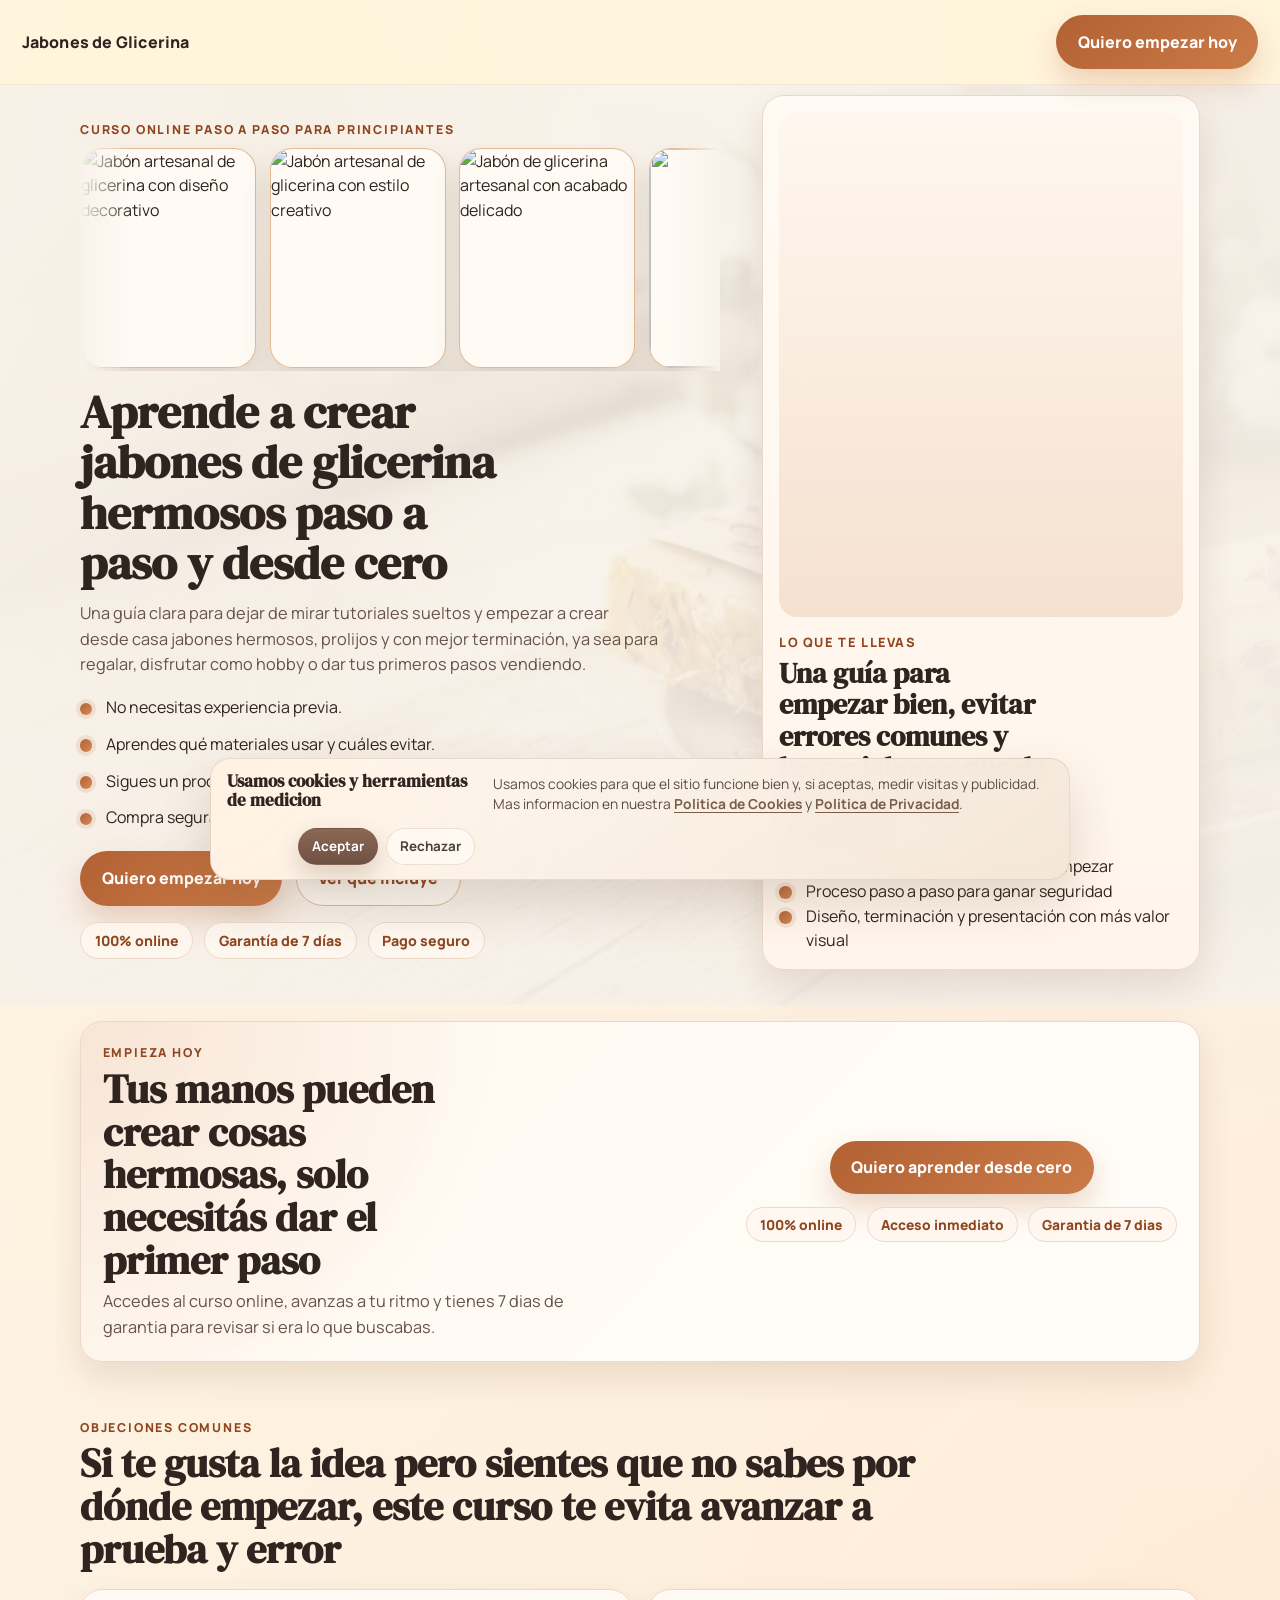
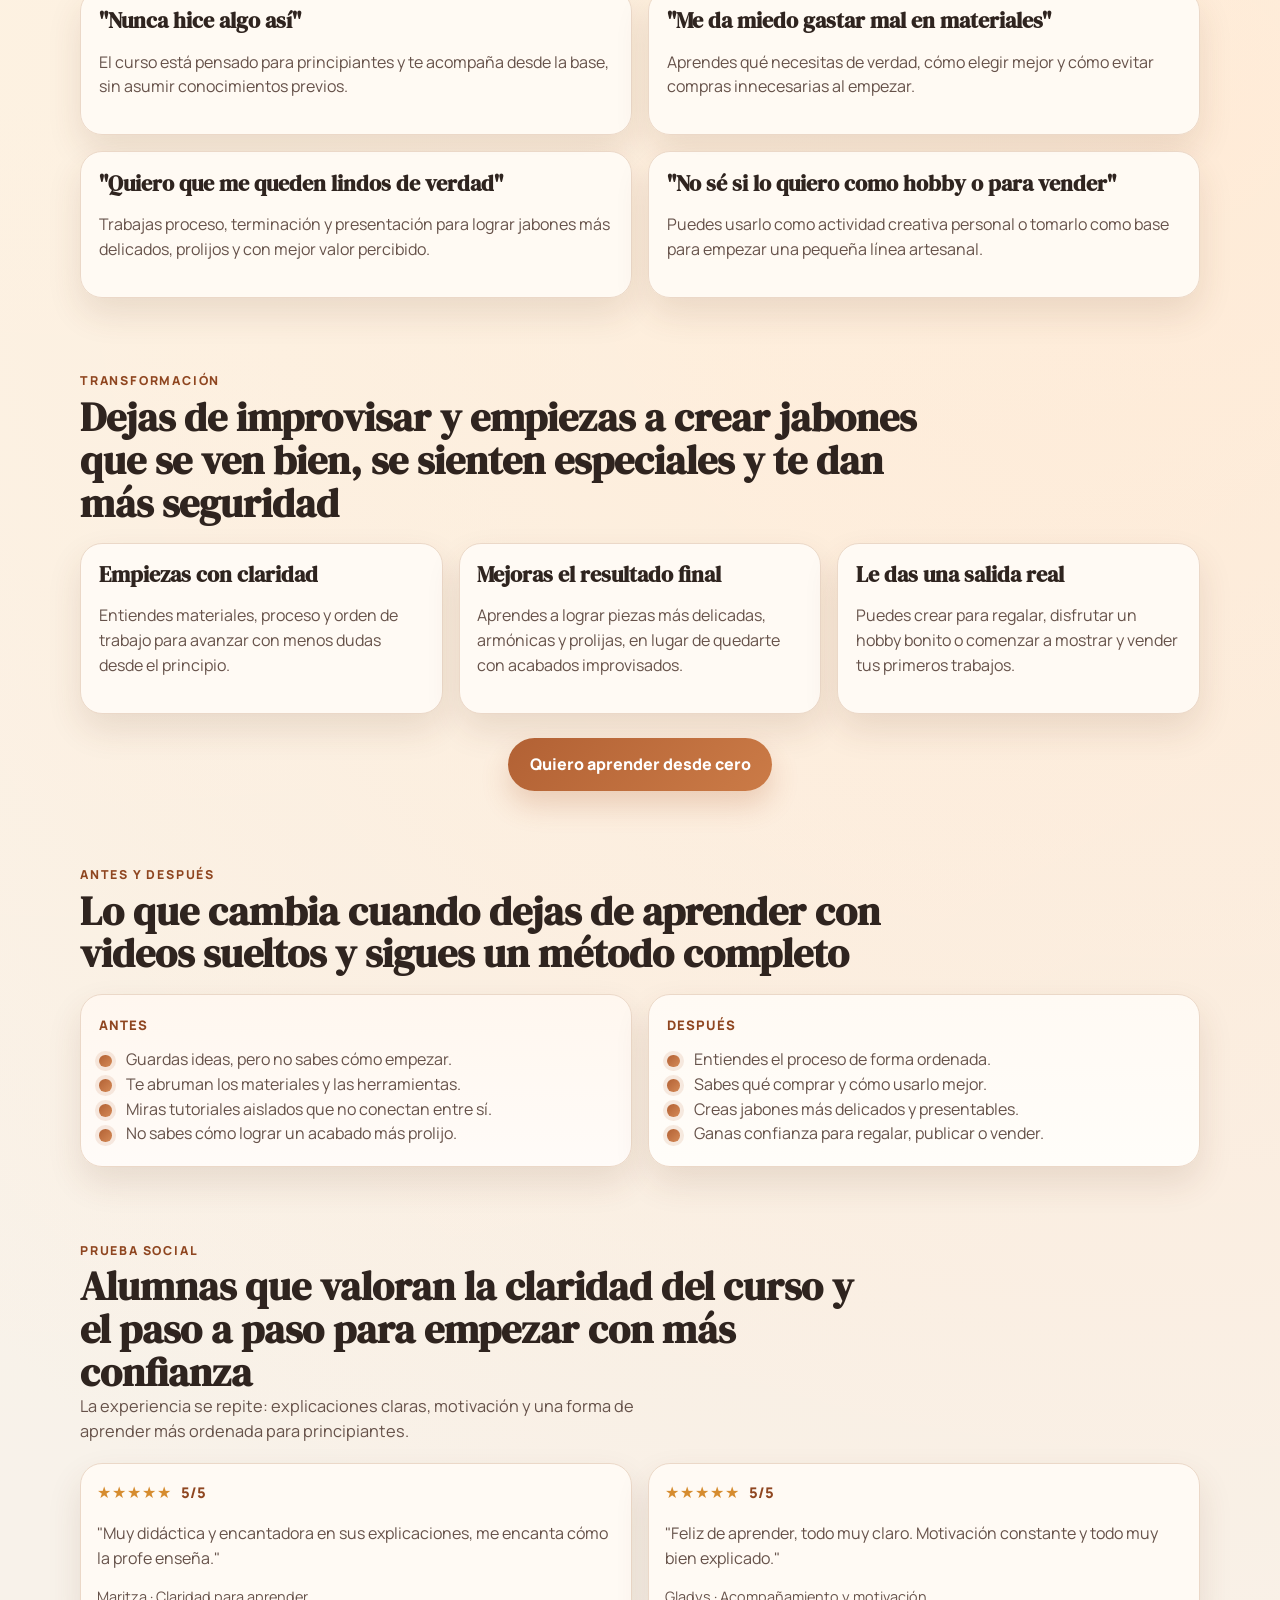
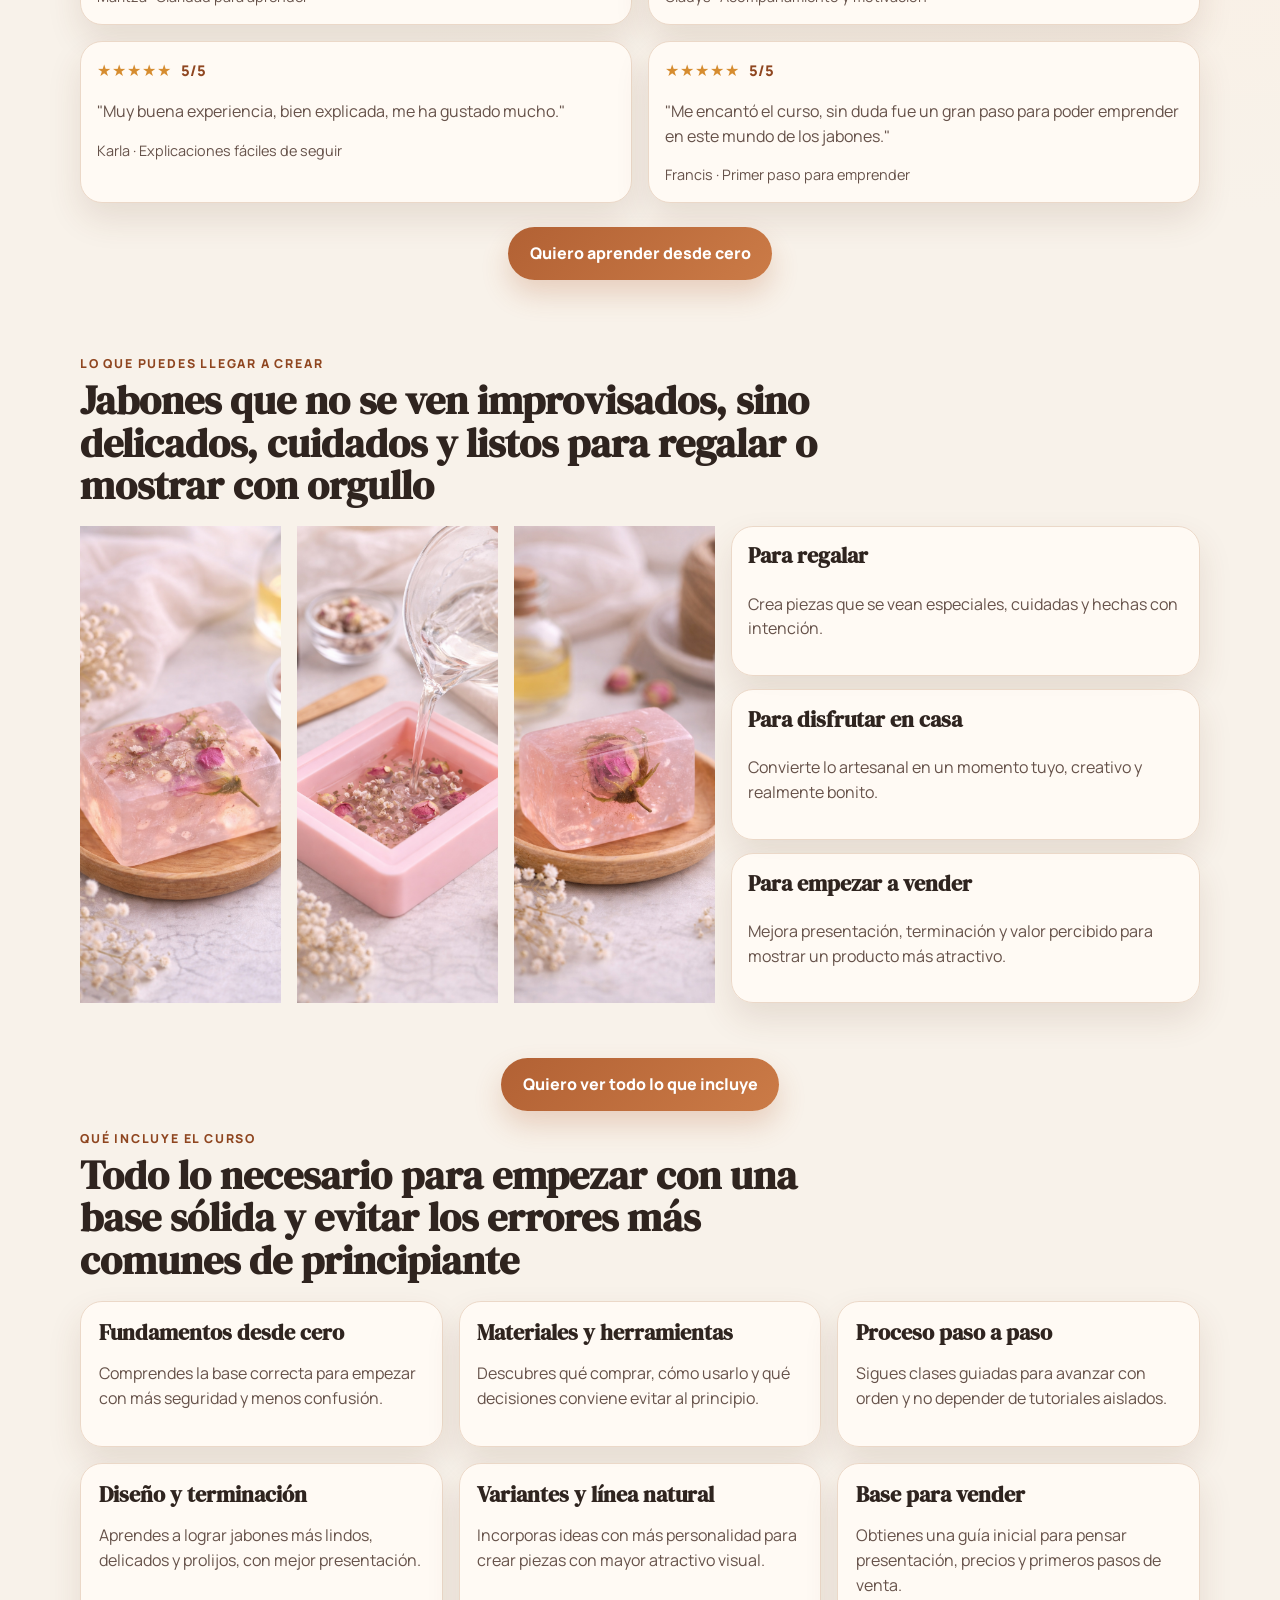
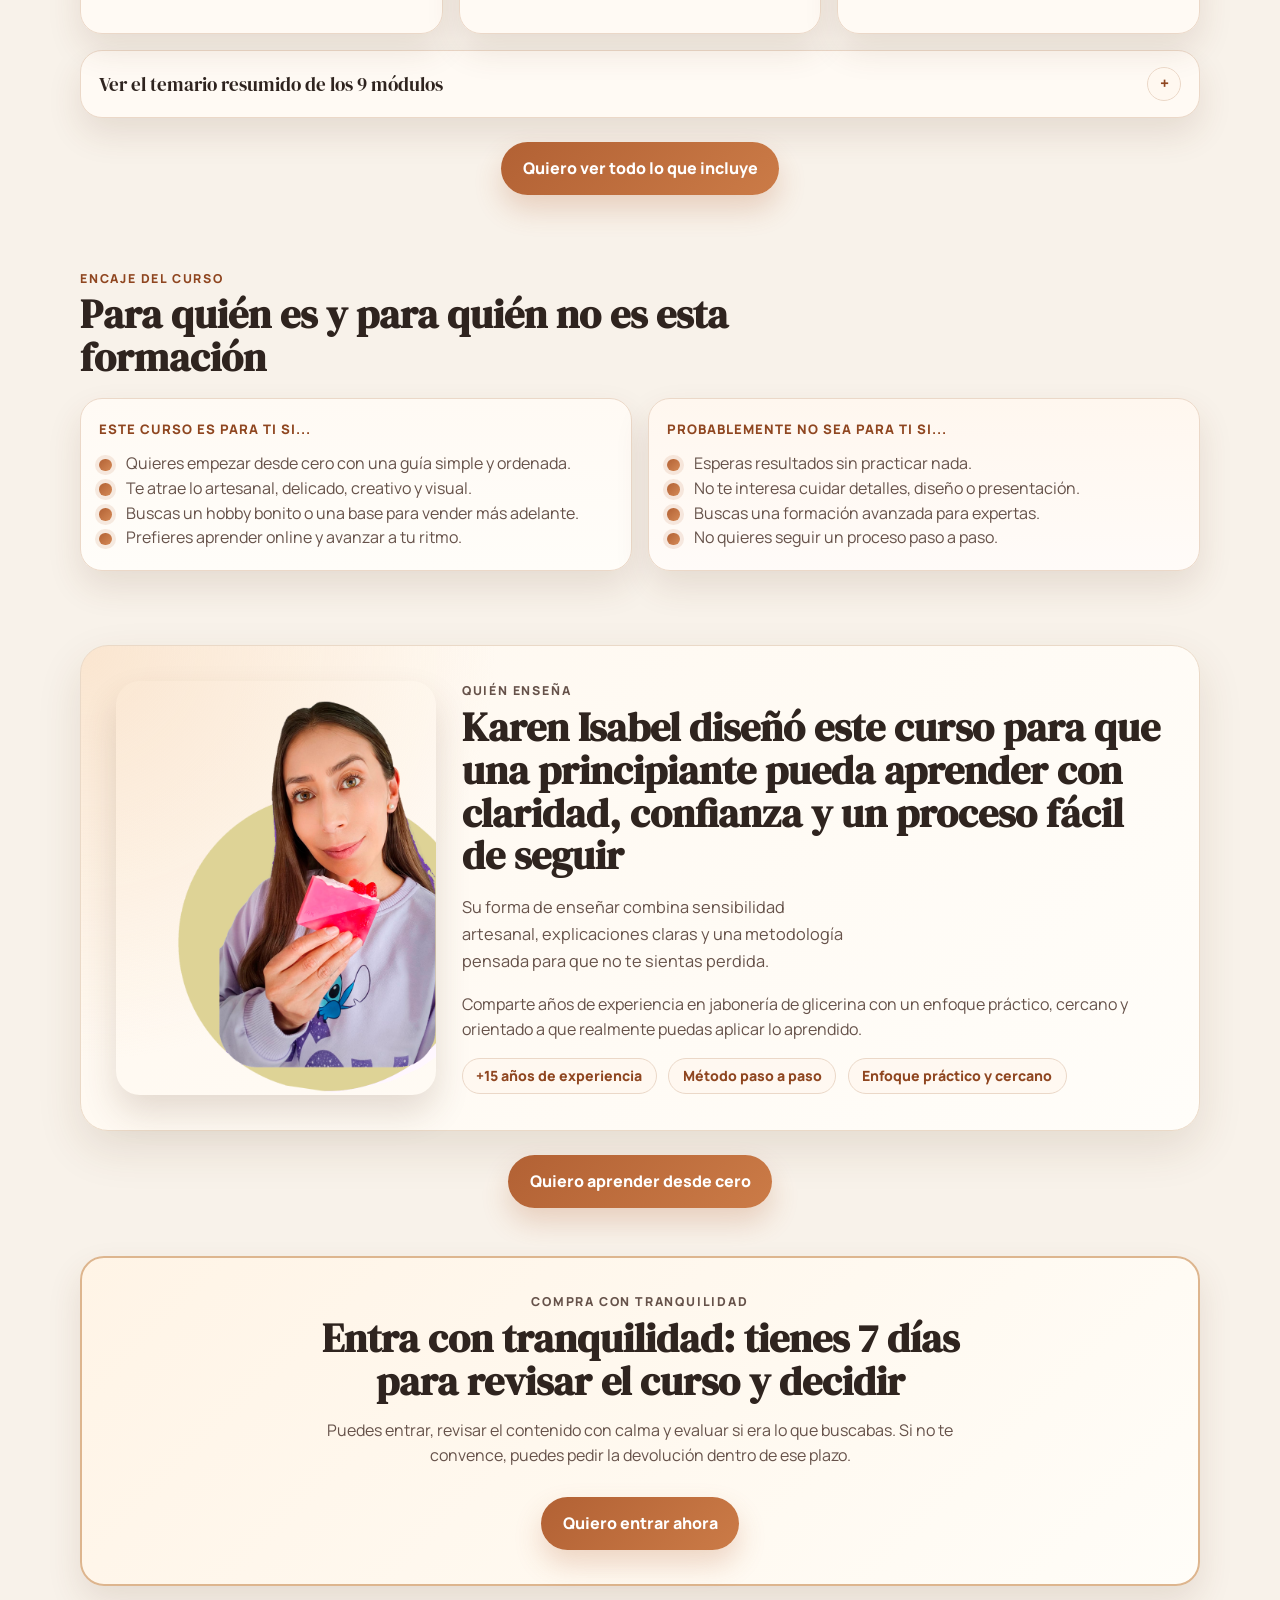
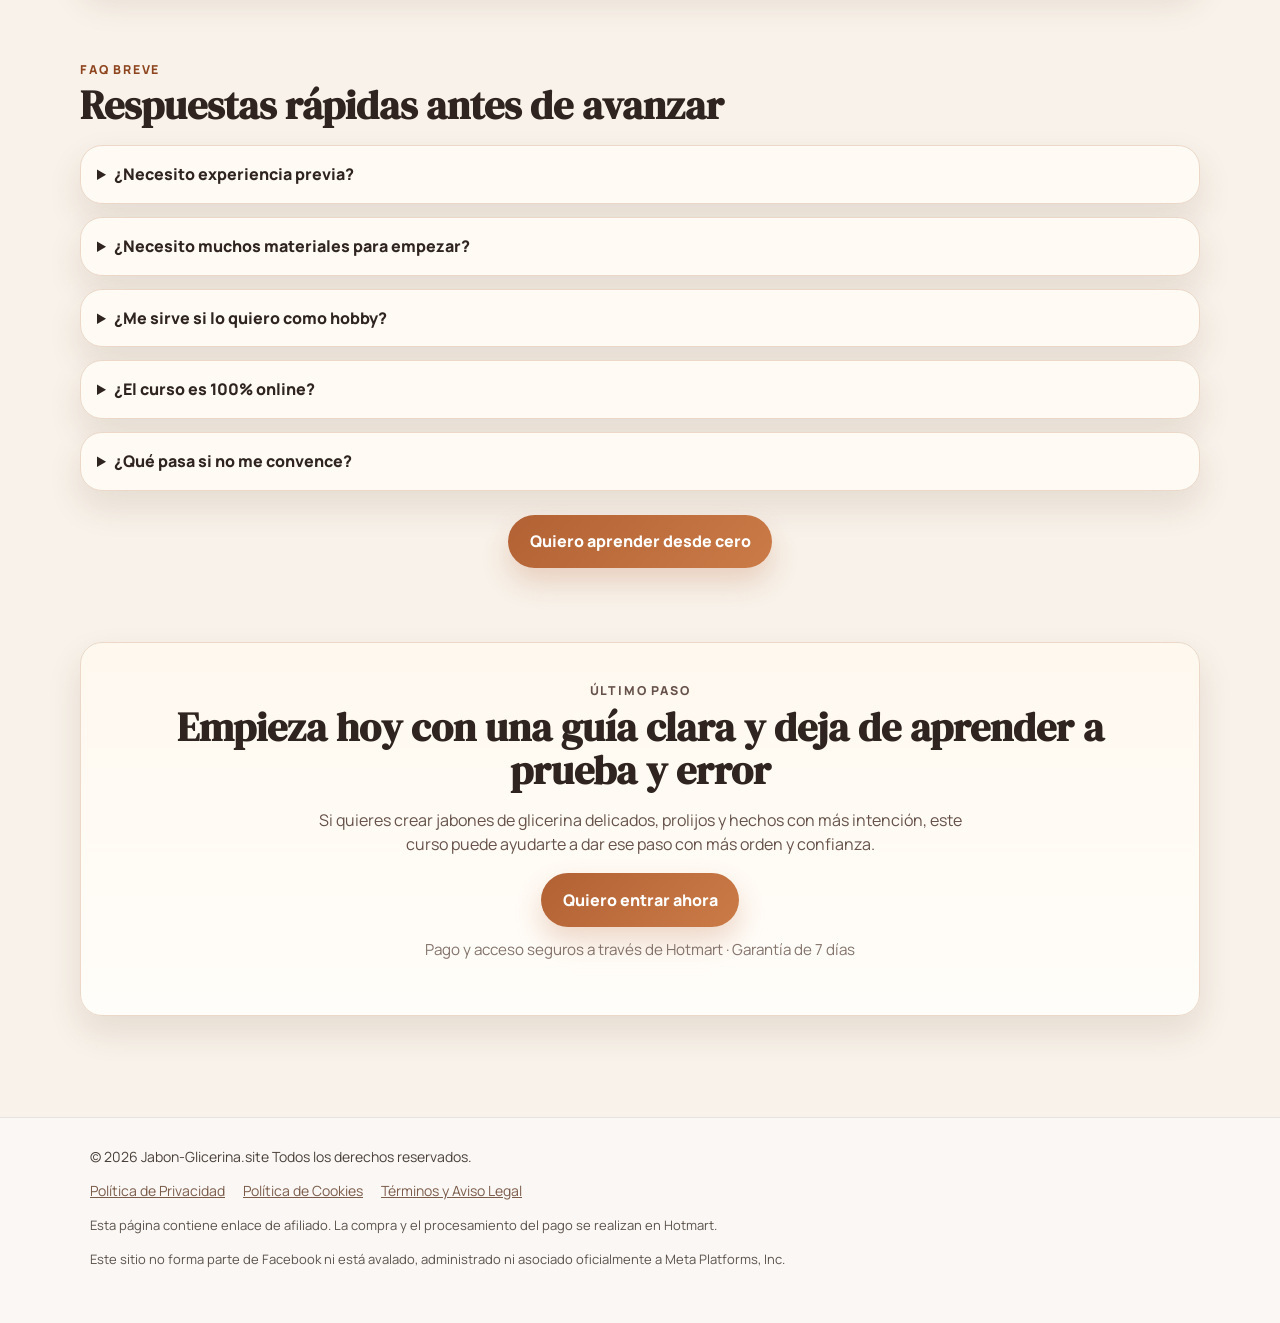
==== index.html @ f760b0fd "chore: tailor CTA copy by landing section" ====
<!doctype html>
<html lang="es">
  <head>
    <meta charset="UTF-8" />
    <meta name="viewport" content="width=device-width, initial-scale=1.0" />

    <title>Curso de Jabones de Glicerina Online | Aprende Desde Cero Paso a Paso</title>
    <link rel="canonical" href="https://jabones-glicerina.site/" />
    <meta
      name="description"
      content="Aprende a crear jabones de glicerina delicados y con acabado profesional, aunque hoy empieces desde cero. Curso online paso a paso para regalar, disfrutar o empezar a vender."
    />
    <meta name="robots" content="index, follow" />
    <meta property="og:type" content="website" />
    <meta property="og:locale" content="es_AR" />
    <meta property="og:site_name" content="Jabones de Glicerina" />
    <meta property="og:title" content="Curso de Jabones de Glicerina Online | Aprende Desde Cero Paso a Paso" />
    <meta
      property="og:description"
      content="Curso online para aprender a hacer jabones de glicerina hermosos, prolijos y con acabado profesional, pensado para principiantes."
    />
    <meta property="og:url" content="https://jabones-glicerina.site/" />
    <meta property="og:image" content="https://jabones-glicerina.site/img/jabon.png" />
    <meta name="twitter:card" content="summary_large_image" />
    <meta name="twitter:title" content="Curso de Jabones de Glicerina Online | Aprende Desde Cero Paso a Paso" />
    <meta
      name="twitter:description"
      content="Aprende a crear jabones de glicerina delicados y con acabado profesional con un curso online claro, simple y pensado para principiantes."
    />
    <meta name="twitter:image" content="https://jabones-glicerina.site/img/jabon.png" />
    <link rel="icon" type="image/png" href="./img/favicon.png" />
    <link rel="apple-touch-icon" href="./img/favicon.png" />
    <link rel="preconnect" href="https://fonts.googleapis.com" />
    <link rel="preconnect" href="https://fonts.gstatic.com" crossorigin />
    <link
      href="https://fonts.googleapis.com/css2?family=DM+Serif+Display:ital@0;1&family=Manrope:wght@400;500;700;800&display=swap"
      rel="stylesheet"
    />
    <link rel="stylesheet" href="./styles.css" />
    <link rel="stylesheet" href="./legal.css" />
    <script>
      window.LEGAL_CONFIG = {
        metaPixelId: '931560752748229',
        gaId: 'G-72RNVXT348'
      };
    </script>
  </head>
  <body>
    <div class="bg-shape bg-shape-a"></div>
    <div class="bg-shape bg-shape-b"></div>

    <header class="hero">
      <nav class="topbar">
        <p class="brand">Jabones de Glicerina</p>
        <a
          class="btn btn-primary"
          href="https://go.hotmart.com/U104848525B?ap=47c2"
          target="_blank"
          rel="noopener noreferrer"
        >
          Quiero empezar hoy
        </a>
      </nav>

      <section class="hero-content">
        <div class="hero-copy">
          <p class="kicker">Curso online paso a paso para principiantes</p>
          <div class="hero-carousel" aria-label="Muestra visual de jabones de glicerina del curso">
            <div class="hero-carousel-track">
              <figure class="hero-carousel-card">
                <img src="https://res.cloudinary.com/dlppjyxmb/image/upload/v1774066206/jabon0_wjgqyu.jpg" alt="Jabón artesanal de glicerina con diseño decorativo" />
              </figure>
              <figure class="hero-carousel-card">
                <img src="https://res.cloudinary.com/dlppjyxmb/image/upload/v1774066206/jabon2_lw4seg.jpg" alt="Jabón artesanal de glicerina con estilo creativo" />
              </figure>
              <figure class="hero-carousel-card">
                <img src="https://res.cloudinary.com/dlppjyxmb/image/upload/v1774066206/jabon1_szb3mm.jpg" alt="Jabón de glicerina artesanal con acabado delicado" />
              </figure>
              <figure class="hero-carousel-card" aria-hidden="true">
                <img src="https://res.cloudinary.com/dlppjyxmb/image/upload/v1774066206/jabon0_wjgqyu.jpg" alt="" />
              </figure>
              <figure class="hero-carousel-card" aria-hidden="true">
                <img src="https://res.cloudinary.com/dlppjyxmb/image/upload/v1774066206/jabon2_lw4seg.jpg" alt="" />
              </figure>
              <figure class="hero-carousel-card" aria-hidden="true">
                <img src="https://res.cloudinary.com/dlppjyxmb/image/upload/v1774066206/jabon1_szb3mm.jpg" alt="" />
              </figure>
            </div>
          </div>
          <h1>Aprende a crear jabones de glicerina hermosos paso a paso y desde cero</h1>
          <p class="lead">
            Una guía clara para dejar de mirar tutoriales sueltos y empezar a crear desde casa jabones hermosos, prolijos y con mejor terminación,
            ya sea para regalar, disfrutar como hobby o dar tus primeros pasos vendiendo.
          </p>

          <ul class="trust-bullets" aria-label="Puntos de confianza del curso">
            <li>No necesitas experiencia previa.</li>
            <li>Aprendes qué materiales usar y cuáles evitar.</li>
            <li>Sigues un proceso simple, ordenado y fácil de aplicar.</li>
            <li>Compra segura con garantía de 7 días.</li>
          </ul>

          <div class="hero-actions">
            <a
              class="btn btn-primary"
              href="https://go.hotmart.com/U104848525B?ap=47c2"
              target="_blank"
              rel="noopener noreferrer"
            >
              Quiero empezar hoy
            </a>
            <a class="btn btn-ghost" href="#incluye">
              Ver qué incluye
            </a>
          </div>

          <div class="hero-proof">
            <span>100% online</span>
            <span>Garantía de 7 días</span>
            <span>Pago seguro</span>
          </div>
        </div>

        <aside class="hero-card" aria-label="Resumen de la oferta">
          <video
            class="hero-card-media"
            autoplay
            muted
            loop
            playsinline
            preload="auto"
            aria-label="Video de muestra de jabones de glicerina artesanales"
          >
            <source src="https://res.cloudinary.com/dlppjyxmb/video/upload/v1773724515/hero_rfhbeb.mp4" type="video/mp4" />
          </video>
          <div class="hero-card-content">
            <p class="hero-card-eyebrow">Lo que te llevas</p>
            <h2>Una guía para empezar bien, evitar errores comunes y lograr jabones que de verdad se vean cuidados</h2>
            <ul class="mini-checks">
              <li>Qué comprar y qué no comprar al empezar</li>
              <li>Proceso paso a paso para ganar seguridad</li>
              <li>Diseño, terminación y presentación con más valor visual</li>
            </ul>
          </div>
        </aside>
      </section>
    </header>

    <main>
      <section class="section bridge-cta" aria-label="Llamado a la accion intermedio">
        <div class="bridge-cta-box">
          <div class="bridge-cta-copy">
            <p class="kicker">Empieza hoy</p>
            <h2>Tus manos pueden crear cosas hermosas, solo necesitás dar el primer paso</h2>
            <p class="lead">
              Accedes al curso online, avanzas a tu ritmo y tienes 7 dias de garantia para revisar si era lo que buscabas.
            </p>
          </div>

          <div class="bridge-cta-actions">
            <a
              class="btn btn-primary"
              href="https://go.hotmart.com/U104848525B?ap=47c2"
              target="_blank"
              rel="noopener noreferrer"
            >
              Quiero aprender desde cero
            </a>
            <div class="bridge-cta-proof" aria-label="Beneficios rapidos del acceso">
              <span>100% online</span>
              <span>Acceso inmediato</span>
              <span>Garantia de 7 dias</span>
            </div>
          </div>
        </div>
      </section>

      <section class="section objections" aria-labelledby="objeciones-title">
        <div class="section-title section-title-tight">
          <p class="kicker">Objeciones comunes</p>
          <h2 id="objeciones-title">Si te gusta la idea pero sientes que no sabes por dónde empezar, este curso te evita avanzar a prueba y error</h2>
        </div>

        <div class="grid-2 objection-grid">
          <article class="feature objection-card">
            <h3>"Nunca hice algo así"</h3>
            <p>El curso está pensado para principiantes y te acompaña desde la base, sin asumir conocimientos previos.</p>
          </article>
          <article class="feature objection-card">
            <h3>"Me da miedo gastar mal en materiales"</h3>
            <p>Aprendes qué necesitas de verdad, cómo elegir mejor y cómo evitar compras innecesarias al empezar.</p>
          </article>
          <article class="feature objection-card">
            <h3>"Quiero que me queden lindos de verdad"</h3>
            <p>Trabajas proceso, terminación y presentación para lograr jabones más delicados, prolijos y con mejor valor percibido.</p>
          </article>
          <article class="feature objection-card">
            <h3>"No sé si lo quiero como hobby o para vender"</h3>
            <p>Puedes usarlo como actividad creativa personal o tomarlo como base para empezar una pequeña línea artesanal.</p>
          </article>
        </div>

      </section>

      <section id="resultado" class="benefits section">
        <div class="section-title section-title-tight">
          <p class="kicker">Transformación</p>
          <h2>Dejas de improvisar y empiezas a crear jabones que se ven bien, se sienten especiales y te dan más seguridad</h2>
        </div>

        <div class="grid-3 result-grid">
          <article class="feature">
            <h3>Empiezas con claridad</h3>
            <p>Entiendes materiales, proceso y orden de trabajo para avanzar con menos dudas desde el principio.</p>
          </article>
          <article class="feature">
            <h3>Mejoras el resultado final</h3>
            <p>Aprendes a lograr piezas más delicadas, armónicas y prolijas, en lugar de quedarte con acabados improvisados.</p>
          </article>
          <article class="feature">
            <h3>Le das una salida real</h3>
            <p>Puedes crear para regalar, disfrutar un hobby bonito o comenzar a mostrar y vender tus primeros trabajos.</p>
          </article>
        </div>

        <div class="inline-cta">
          <a
            class="btn btn-primary"
            href="https://go.hotmart.com/U104848525B?ap=47c2"
            target="_blank"
            rel="noopener noreferrer"
          >
            Quiero aprender desde cero
          </a>
        </div>

      </section>

      <section class="section" aria-labelledby="antes-despues-title">
        <div class="section-title section-title-tight">
          <p class="kicker">Antes y después</p>
          <h2 id="antes-despues-title">Lo que cambia cuando dejas de aprender con videos sueltos y sigues un método completo</h2>
        </div>

        <div class="audience-grid">
          <article class="audience-card audience-no">
            <p class="audience-label">Antes</p>
            <ul class="mini-checks">
              <li>Guardas ideas, pero no sabes cómo empezar.</li>
              <li>Te abruman los materiales y las herramientas.</li>
              <li>Miras tutoriales aislados que no conectan entre sí.</li>
              <li>No sabes cómo lograr un acabado más prolijo.</li>
            </ul>
          </article>

          <article class="audience-card audience-yes">
            <p class="audience-label">Después</p>
            <ul class="mini-checks">
              <li>Entiendes el proceso de forma ordenada.</li>
              <li>Sabes qué comprar y cómo usarlo mejor.</li>
              <li>Creas jabones más delicados y presentables.</li>
              <li>Ganas confianza para regalar, publicar o vender.</li>
            </ul>
          </article>
        </div>



      </section>

      <section id="testimonios" class="testimonials section">
        <div class="section-title">
          <p class="kicker">Prueba social</p>
          <h2>Alumnas que valoran la claridad del curso y el paso a paso para empezar con más confianza</h2>
          <p class="lead">La experiencia se repite: explicaciones claras, motivación y una forma de aprender más ordenada para principiantes.</p>
        </div>

        <div class="testimonials-grid">
          <article class="testimonial">
            <p class="rating" aria-label="Calificación 5 de 5">
              <span class="stars">&#9733;&#9733;&#9733;&#9733;&#9733;</span>
              <span class="score">5/5</span>
            </p>
            <p>"Muy didáctica y encantadora en sus explicaciones, me encanta cómo la profe enseña."</p>
            <p class="author">Maritza · Claridad para aprender</p>
          </article>

          <article class="testimonial">
            <p class="rating" aria-label="Calificación 5 de 5">
              <span class="stars">&#9733;&#9733;&#9733;&#9733;&#9733;</span>
              <span class="score">5/5</span>
            </p>
            <p>"Feliz de aprender, todo muy claro. Motivación constante y todo muy bien explicado."</p>
            <p class="author">Gladys · Acompañamiento y motivación</p>
          </article>

          <article class="testimonial">
            <p class="rating" aria-label="Calificación 5 de 5">
              <span class="stars">&#9733;&#9733;&#9733;&#9733;&#9733;</span>
              <span class="score">5/5</span>
            </p>
            <p>"Muy buena experiencia, bien explicada, me ha gustado mucho."</p>
            <p class="author">Karla · Explicaciones fáciles de seguir</p>
          </article>

          <article class="testimonial">
            <p class="rating" aria-label="Calificación 5 de 5">
              <span class="stars">&#9733;&#9733;&#9733;&#9733;&#9733;</span>
              <span class="score">5/5</span>
            </p>
            <p>"Me encantó el curso, sin duda fue un gran paso para poder emprender en este mundo de los jabones."</p>
            <p class="author">Francis · Primer paso para emprender</p>
          </article>
        </div>

        <div class="inline-cta">
          <a
            class="btn btn-primary"
            href="https://go.hotmart.com/U104848525B?ap=47c2"
            target="_blank"
            rel="noopener noreferrer"
          >
            Quiero aprender desde cero
          </a>
        </div>

      </section>

      <section class="section photo-gallery" aria-label="Resultados visuales del curso">
        <div class="section-title">
          <p class="kicker">Lo que puedes llegar a crear</p>
          <h2>Jabones que no se ven improvisados, sino delicados, cuidados y listos para regalar o mostrar con orgullo</h2>
        </div>

        <div class="gallery-layout">
          <div class="gallery-grid">
            <figure class="gallery-card gallery-card-j1">
              <img src="./img/J1.jpg" alt="Jabón artesanal de glicerina con diseño decorativo" />
            </figure>

            <figure class="gallery-card">
              <img src="./img/J2.jpg" alt="Jabón de glicerina artesanal con acabado delicado" />
            </figure>

            <figure class="gallery-card">
              <img src="./img/J3.jpg" alt="Jabón artesanal de glicerina con estilo creativo" />
            </figure>
          </div>

          <div class="gallery-notes">
            <article class="card note-card">
              <h3>Para regalar</h3>
              <p>Crea piezas que se vean especiales, cuidadas y hechas con intención.</p>
            </article>
            <article class="card note-card">
              <h3>Para disfrutar en casa</h3>
              <p>Convierte lo artesanal en un momento tuyo, creativo y realmente bonito.</p>
            </article>
            <article class="card note-card note-card-last">
              <h3>Para empezar a vender</h3>
              <p>Mejora presentación, terminación y valor percibido para mostrar un producto más atractivo.</p>
            </article>
          </div>
        </div>

      </section>

      <section id="incluye" class="section includes">
        <div class="inline-cta includes-top-cta">
          <a
            class="btn btn-primary"
            href="https://go.hotmart.com/U104848525B?ap=47c2"
            target="_blank"
            rel="noopener noreferrer"
          >
            Quiero ver todo lo que incluye
          </a>
        </div>
        <div class="section-title">
          <p class="kicker">Qué incluye el curso</p>
          <h2>Todo lo necesario para empezar con una base sólida y evitar los errores más comunes de principiante</h2>
        </div>

        <div class="includes-grid">
          <article class="feature include-card">
            <h3>Fundamentos desde cero</h3>
            <p>Comprendes la base correcta para empezar con más seguridad y menos confusión.</p>
          </article>
          <article class="feature include-card">
            <h3>Materiales y herramientas</h3>
            <p>Descubres qué comprar, cómo usarlo y qué decisiones conviene evitar al principio.</p>
          </article>
          <article class="feature include-card">
            <h3>Proceso paso a paso</h3>
            <p>Sigues clases guiadas para avanzar con orden y no depender de tutoriales aislados.</p>
          </article>
          <article class="feature include-card">
            <h3>Diseño y terminación</h3>
            <p>Aprendes a lograr jabones más lindos, delicados y prolijos, con mejor presentación.</p>
          </article>
          <article class="feature include-card">
            <h3>Variantes y línea natural</h3>
            <p>Incorporas ideas con más personalidad para crear piezas con mayor atractivo visual.</p>
          </article>
          <article class="feature include-card">
            <h3>Base para vender</h3>
            <p>Obtienes una guía inicial para pensar presentación, precios y primeros pasos de venta.</p>
          </article>
        </div>

        <details class="module-card include-details">
          <summary>Ver el temario resumido de los 9 módulos</summary>
          <div class="module-columns">
            <ul class="check-list compact">
              <li>Bienvenida y acompañamiento</li>
              <li>Bases de la jabonería artesanal</li>
              <li>Materiales y preparación</li>
              <li>Elaboración paso a paso</li>
              <li>Diseño y creatividad</li>
            </ul>
            <ul class="check-list compact">
              <li>Cuidado de la piel y formulación</li>
              <li>Línea de jabones naturales</li>
              <li>Emprendimiento desde casa</li>
              <li>Jabones temáticos y temporadas</li>
            </ul>
          </div>
        </details>

        <div class="inline-cta">
          <a
            class="btn btn-primary"
            href="https://go.hotmart.com/U104848525B?ap=47c2"
            target="_blank"
            rel="noopener noreferrer"
          >
            Quiero ver todo lo que incluye
          </a>
        </div>

      </section>

      <section class="section audience" aria-labelledby="audiencia-title">
        <div class="section-title">
          <p class="kicker">Encaje del curso</p>
          <h2 id="audiencia-title">Para quién es y para quién no es esta formación</h2>
        </div>

        <div class="audience-grid">
          <article class="audience-card audience-yes">
            <p class="audience-label">Este curso es para ti si...</p>
            <ul class="mini-checks">
              <li>Quieres empezar desde cero con una guía simple y ordenada.</li>
              <li>Te atrae lo artesanal, delicado, creativo y visual.</li>
              <li>Buscas un hobby bonito o una base para vender más adelante.</li>
              <li>Prefieres aprender online y avanzar a tu ritmo.</li>
            </ul>
          </article>

          <article class="audience-card audience-no">
            <p class="audience-label">Probablemente no sea para ti si...</p>
            <ul class="mini-checks">
              <li>Esperas resultados sin practicar nada.</li>
              <li>No te interesa cuidar detalles, diseño o presentación.</li>
              <li>Buscas una formación avanzada para expertas.</li>
              <li>No quieres seguir un proceso paso a paso.</li>
            </ul>
          </article>
        </div>

      </section>

      <section class="section creator-section" aria-label="Creadora del curso">
        <div class="creator-card">
          <div class="creator-photo-wrap">
            <img class="creator-photo" src="./img/2.png" alt="Karen Isabel, creadora del curso" />
          </div>

          <div class="creator-copy">
            <p class="kicker">Quién enseña</p>
            <h2>Karen Isabel diseñó este curso para que una principiante pueda aprender con claridad, confianza y un proceso fácil de seguir</h2>
            <p class="creator-lead">
              Su forma de enseñar combina sensibilidad artesanal, explicaciones claras y una metodología pensada para que no te sientas perdida.
            </p>
            <p>
              Comparte años de experiencia en jabonería de glicerina con un enfoque práctico, cercano y orientado a que realmente puedas aplicar lo aprendido.
            </p>
            <div class="creator-highlights">
              <span>+15 años de experiencia</span>
              <span>Método paso a paso</span>
              <span>Enfoque práctico y cercano</span>
            </div>
          </div>
        </div>

        <div class="inline-cta">
          <a
            class="btn btn-primary"
            href="https://go.hotmart.com/U104848525B?ap=47c2"
            target="_blank"
            rel="noopener noreferrer"
          >
            Quiero aprender desde cero
          </a>
        </div>
      </section>

      <section class="guarantee section" aria-label="Garantía de compra">
        <div class="guarantee-box">
          <p class="kicker">Compra con tranquilidad</p>
          <h2>Entra con tranquilidad: tienes 7 días para revisar el curso y decidir</h2>
          <p>
            Puedes entrar, revisar el contenido con calma y evaluar si era lo que buscabas. Si no te convence, puedes pedir la devolución dentro de ese plazo.
          </p>
          <a
            class="btn btn-primary"
            href="https://go.hotmart.com/U104848525B?ap=47c2"
            target="_blank"
            rel="noopener noreferrer"
          >
            Quiero entrar ahora
          </a>
        </div>
      </section>

      <section class="faq section">
        <div class="section-title">
          <p class="kicker">FAQ breve</p>
          <h2>Respuestas rápidas antes de avanzar</h2>
        </div>

        <div class="faq-list">
          <details>
            <summary>¿Necesito experiencia previa?</summary>
            <p>No. El curso está pensado para principiantes y te guía desde cero.</p>
          </details>

          <details>
            <summary>¿Necesito muchos materiales para empezar?</summary>
            <p>No necesariamente. Justamente una de las ventajas del curso es que te ayuda a entender qué necesitas de verdad y qué compras puedes evitar al principio.</p>
          </details>

          <details>
            <summary>¿Me sirve si lo quiero como hobby?</summary>
            <p>Sí. Puedes disfrutarlo como actividad creativa personal o usarlo como base si más adelante quieres vender.</p>
          </details>

          <details>
            <summary>¿El curso es 100% online?</summary>
            <p>Sí. Accedes al contenido online y avanzas siguiendo el método paso a paso.</p>
          </details>

          <details>
            <summary>¿Qué pasa si no me convence?</summary>
            <p>Tienes 7 días de garantía para revisar la compra y pedir devolución si lo necesitas.</p>
          </details>
        </div>

        <div class="inline-cta">
          <a
            class="btn btn-primary"
            href="https://go.hotmart.com/U104848525B?ap=47c2"
            target="_blank"
            rel="noopener noreferrer"
          >
            Quiero aprender desde cero
          </a>
        </div>
      </section>

      <section class="offer section">
        <div class="offer-box">
          <p class="kicker">Último paso</p>
          <h2>Empieza hoy con una guía clara y deja de aprender a prueba y error</h2>
          <p>
            Si quieres crear jabones de glicerina delicados, prolijos y hechos con más intención, este curso puede ayudarte a dar ese paso con más orden y confianza.
          </p>
          <a
            class="btn btn-primary"
            href="https://go.hotmart.com/U104848525B?ap=47c2"
            target="_blank"
            rel="noopener noreferrer"
            aria-label="Ir a la página del curso"
          >
            Quiero entrar ahora
          </a>
          <p class="offer-note">
            Pago y acceso seguros a través de Hotmart · Garantía de 7 días
          </p>
        </div>
      </section>
    </main>

    <footer class="legal-footer">
      <div class="legal-footer__inner">
        <p class="legal-footer__copy">
          &copy; 2026 Jabon-Glicerina.site Todos los derechos reservados.
        </p>

        <nav class="legal-footer__nav" aria-label="Enlaces legales">
          <a href="./privacidad.html">Política de Privacidad</a>
          <a href="./cookies.html">Política de Cookies</a>
          <a href="./terminos.html">Términos y Aviso Legal</a>
        </nav>

        <p class="legal-footer__disclaimer">
          Esta página contiene enlace de afiliado. La compra y el procesamiento del pago se realizan en Hotmart.
        </p>
        <p class="legal-footer__disclaimer">
          Este sitio no forma parte de Facebook ni está avalado, administrado ni asociado oficialmente a Meta Platforms, Inc.
        </p>
      </div>
    </footer>

    <script>
      window.dataLayer = window.dataLayer || [];
      function gtag(){ dataLayer.push(arguments); }
      gtag('consent', 'default', {
        ad_storage: 'denied',
        ad_user_data: 'denied',
        ad_personalization: 'denied',
        analytics_storage: 'denied'
      });
    </script>
    <script src="./legal.js"></script>
  </body>
</html>
---- styles.css ----
:root {
  --bg: #f8f2ea;
  --surface: #fffaf4;
  --surface-strong: #fff5ea;
  --text: #2f241f;
  --muted: #66524a;
  --accent: #b26134;
  --accent-dark: #8f4620;
  --accent-soft: #f4ddca;
  --line: #ebd8c8;
  --line-strong: #ddb58e;
  --shadow: 0 16px 34px rgba(95, 59, 32, 0.12);
}

* {
  box-sizing: border-box;
}

html,
body {
  margin: 0;
  padding: 0;
  scroll-behavior: smooth;
  scroll-padding-top: 6.2rem;
}

body {
  font-family: "Manrope", sans-serif;
  color: var(--text);
  background:
    radial-gradient(circle at 8% 10%, #fff3e1 0%, transparent 33%),
    radial-gradient(circle at 92% 22%, #ffe7d2 0%, transparent 28%),
    var(--bg);
  line-height: 1.55;
}

.bg-shape {
  position: fixed;
  z-index: -1;
  filter: blur(2px);
  opacity: 0.4;
}

.bg-shape-a {
  width: 280px;
  height: 280px;
  border-radius: 50%;
  background: #f1d0b1;
  top: -70px;
  right: -50px;
}

.bg-shape-b {
  width: 220px;
  height: 220px;
  border-radius: 50%;
  background: #f7cbb0;
  bottom: -80px;
  left: -50px;
}

.section {
  width: min(1120px, 92%);
  margin: 0 auto;
  padding: 2.3rem 0;
}

.hero {
  min-height: 100vh;
  display: flex;
  flex-direction: column;
  padding-top: 4.8rem;
  background:
    linear-gradient(180deg, rgba(248, 242, 234, 0.9) 0%, rgba(248, 242, 234, 0.82) 44%, rgba(248, 242, 234, 0.95) 100%),
    linear-gradient(90deg, rgba(255, 250, 244, 0.7) 0%, rgba(255, 250, 244, 0.18) 46%, rgba(255, 250, 244, 0.7) 100%),
    url("./img/background.jpg");
  background-position: center top;
  background-size: cover;
  background-repeat: no-repeat;
}

.hero-note,
.offer-note {
  margin-top: 12px;
  font-size: 0.95rem;
  line-height: 1.5;
  opacity: 0.8;
}

.topbar {
  width: 100%;
  margin: 0;
  padding: 0.95rem 1.35rem;
  display: flex;
  justify-content: space-between;
  align-items: center;
  position: fixed;
  top: 0;
  left: 0;
  z-index: 1000;
  background: rgba(255, 244, 220, 0.96);
  border-bottom: 1px solid rgba(143, 70, 32, 0.08);
}

.brand {
  margin: 0;
  font-weight: 800;
  letter-spacing: 0.2px;
}

.hero-content {
  width: min(1120px, 92%);
  margin: 0 auto;
  min-height: calc(100vh - 4.8rem);
  display: grid;
  grid-template-columns: minmax(0, 1.2fr) minmax(280px, 0.8fr);
  gap: 1.6rem;
  align-items: center;
  padding: 2rem 0 2.2rem;
  animation: rise 700ms ease-out both;
}

.hero-copy {
  max-width: 700px;
}

.kicker {
  text-transform: uppercase;
  letter-spacing: 1.8px;
  font-size: 0.77rem;
  color: var(--accent-dark);
  font-weight: 800;
  margin: 0 0 0.35rem;
}

.hero-carousel {
  position: relative;
  overflow: hidden;
  max-width: 640px;
  margin: 0 0 1rem;
  padding: 0.2rem 0;
}

.hero-carousel::before,
.hero-carousel::after {
  content: "";
  position: absolute;
  top: 0;
  bottom: 0;
  width: 3.2rem;
  z-index: 1;
  pointer-events: none;
}

.hero-carousel::before {
  left: 0;
  background: linear-gradient(90deg, var(--bg) 0%, rgba(248, 242, 234, 0) 100%);
}

.hero-carousel::after {
  right: 0;
  background: linear-gradient(270deg, var(--bg) 0%, rgba(248, 242, 234, 0) 100%);
}

.hero-carousel-track {
  display: flex;
  gap: 0.85rem;
  width: max-content;
  animation: hero-carousel-scroll 22s linear infinite;
}

.hero-carousel-card {
  margin: 0;
  width: 176px;
  aspect-ratio: 4 / 5;
  flex: 0 0 auto;
  overflow: hidden;
  border-radius: 22px;
  border: 1px solid rgba(221, 181, 142, 0.92);
  background: rgba(255, 250, 244, 0.97);
  box-shadow: 0 16px 30px rgba(95, 59, 32, 0.14);
}

.hero-carousel-card img {
  display: block;
  width: 100%;
  height: 100%;
  object-fit: cover;
}

h1,
h2,
h3 {
  font-family: "DM Serif Display", serif;
  line-height: 1.08;
  margin-top: 0;
}

h1 {
  font-size: clamp(1.85rem, 3.65vw, 3.35rem);
  margin-bottom: 0.8rem;
  max-width: 18ch;
}

h2 {
  font-size: clamp(1.7rem, 3.1vw, 2.7rem);
  margin-bottom: 0.45rem;
}

h3 {
  font-size: clamp(1.18rem, 2vw, 1.4rem);
  margin-bottom: 0.45rem;
}

.lead {
  color: var(--muted);
  font-size: 1.02rem;
  max-width: 58ch;
  margin: 0 0 1.1rem;
}

.trust-bullets,
.mini-checks,
.check-list {
  margin: 0;
  padding: 0;
  list-style: none;
}

.trust-bullets {
  display: grid;
  gap: 0.75rem;
  max-width: 58ch;
}

.trust-bullets li,
.mini-checks li,
.check-list li {
  position: relative;
  padding-left: 1.65rem;
}

.trust-bullets li::before,
.mini-checks li::before,
.check-list li::before {
  content: "";
  position: absolute;
  top: 0.48rem;
  left: 0;
  width: 0.78rem;
  height: 0.78rem;
  border-radius: 50%;
  background: linear-gradient(135deg, var(--accent) 0%, #d58a57 100%);
  box-shadow: 0 0 0 4px rgba(178, 97, 52, 0.12);
}

.hero-actions,
.inline-cta {
  display: flex;
  gap: 0.85rem;
  flex-wrap: wrap;
}

.hero-actions {
  margin-top: 1.3rem;
}

.inline-cta {
  justify-content: center;
  margin-top: 1.5rem;
}

.includes-top-cta {
  margin-top: -1.2rem;
  margin-bottom: 1.1rem;
}

.btn {
  display: inline-flex;
  align-items: center;
  justify-content: center;
  min-height: 3.15rem;
  border-radius: 999px;
  padding: 0.9rem 1.35rem;
  font-weight: 800;
  text-decoration: none;
  transition: transform 180ms ease, box-shadow 180ms ease, background 180ms ease, border-color 180ms ease;
}

.btn:hover {
  transform: translateY(-2px);
}

.btn-primary {
  background: linear-gradient(135deg, var(--accent) 0%, #cb7b47 100%);
  color: #fff;
  box-shadow: 0 14px 28px rgba(178, 97, 52, 0.24);
}

.btn-primary:hover {
  background: linear-gradient(135deg, var(--accent-dark) 0%, var(--accent) 100%);
}

.btn-ghost {
  color: var(--accent-dark);
  border: 1px solid var(--line-strong);
  background: rgba(255, 250, 244, 0.76);
}

.hero-proof,
.creator-highlights {
  display: flex;
  flex-wrap: wrap;
  gap: 0.7rem;
}

.hero-proof {
  margin-top: 1rem;
}

.hero-proof span,
.creator-highlights span,
.hero-card-eyebrow,
.audience-label {
  font-weight: 800;
}

.hero-proof span,
.creator-highlights span {
  display: inline-flex;
  align-items: center;
  min-height: 2.15rem;
  padding: 0.4rem 0.85rem;
  border-radius: 999px;
  background: rgba(255, 248, 240, 0.85);
  border: 1px solid var(--line);
  color: var(--accent-dark);
  font-size: 0.88rem;
}

.hero-card,
.card,
.feature,
.bridge-cta-box,
.offer-box,
.testimonial,
.faq-list details,
.module-card,
.audience-card {
  background: var(--surface);
  border: 1px solid var(--line);
  border-radius: 22px;
  box-shadow: var(--shadow);
}

.hero-card {
  padding: 1rem;
  background: linear-gradient(180deg, rgba(255, 250, 244, 0.98) 0%, rgba(255, 245, 234, 0.98) 100%);
  align-self: start;
  margin-top: -0.85rem;
}

.bridge-cta {
  padding-top: 1rem;
  padding-bottom: 1.2rem;
}

.bridge-cta-box {
  display: grid;
  grid-template-columns: minmax(0, 1.15fr) auto;
  gap: 1.2rem;
  align-items: center;
  padding: 1.3rem 1.35rem;
  background:
    radial-gradient(circle at top left, rgba(244, 221, 202, 0.7), transparent 36%),
    linear-gradient(135deg, rgba(255, 248, 239, 0.98) 0%, rgba(255, 253, 249, 0.98) 100%);
}

.bridge-cta-copy .lead {
  margin-bottom: 0;
  max-width: 52ch;
}

.bridge-cta-copy h2 {
  max-width: 18ch;
}

.bridge-cta-actions {
  display: grid;
  gap: 0.8rem;
  justify-items: center;
}

.bridge-cta-proof {
  display: flex;
  flex-wrap: wrap;
  justify-content: center;
  gap: 0.65rem;
}

.bridge-cta-proof span {
  display: inline-flex;
  align-items: center;
  min-height: 2.05rem;
  padding: 0.38rem 0.82rem;
  border-radius: 999px;
  background: rgba(255, 248, 240, 0.92);
  border: 1px solid var(--line);
  color: var(--accent-dark);
  font-size: 0.86rem;
  font-weight: 800;
}

.hero-card-media {
  width: 100%;
  display: block;
  border-radius: 18px;
  margin-bottom: 1rem;
  background: linear-gradient(180deg, #fff7ef 0%, #f5e1cf 100%);
  aspect-ratio: 4 / 5;
  object-fit: cover;
}

.hero-card-content h2 {
  font-size: clamp(1.45rem, 2.2vw, 2rem);
  max-width: 19ch;
  line-height: 1.12;
}

.hero-card-eyebrow {
  font-size: 0.8rem;
  letter-spacing: 1.3px;
  text-transform: uppercase;
  color: var(--accent-dark);
  margin: 0 0 0.3rem;
}

.section-title {
  max-width: 780px;
  margin-bottom: 1.15rem;
}

.section-title-tight {
  max-width: 860px;
}

.section-title h2 {
  margin-bottom: 0;
}

.grid-2,
.grid-3,
.includes-grid,
.gallery-layout,
.audience-grid,
.testimonials-grid {
  display: grid;
  gap: 1rem;
}

.grid-2 {
  grid-template-columns: repeat(2, 1fr);
}

.grid-3 {
  grid-template-columns: repeat(3, 1fr);
}

.feature,
.testimonial,
.offer-box,
.audience-card {
  padding: 1.2rem 1.1rem;
}

.objection-card,
.include-card,
.note-card {
  background: rgba(255, 250, 244, 0.96);
}

.objection-grid .feature p,
.result-grid .feature p,
.includes-grid .feature p,
.gallery-notes .card p,
.audience-card li,
.testimonial p,
.faq-list p,
.creator-copy p,
.offer-box p,
.guarantee-box p {
  color: var(--muted);
}

.testimonials-grid {
  grid-template-columns: repeat(2, 1fr);
}

.testimonial {
  padding: 1rem 1rem 0.95rem;
}

.rating {
  display: flex;
  align-items: center;
  gap: 0.55rem;
  margin: 0 0 0.65rem;
}

.stars {
  color: #d68c2f;
  letter-spacing: 1px;
}

.score {
  font-weight: 800;
  color: var(--accent-dark);
  font-size: 0.92rem;
}

.author {
  font-size: 0.9rem;
  margin-bottom: 0;
}

.gallery-layout {
  grid-template-columns: minmax(0, 1.15fr) minmax(280px, 0.85fr);
  align-items: stretch;
}

.gallery-grid {
  display: grid;
  grid-template-columns: repeat(3, 1fr);
  gap: 1rem;
  height: 100%;
}

.gallery-card {
  margin: 0;
  overflow: hidden;
  min-height: 100%;
}

.gallery-card img {
  display: block;
  width: 100%;
  height: 100%;
  min-height: 280px;
  object-fit: cover;
}

.gallery-notes {
  display: grid;
  grid-template-rows: repeat(3, 1fr);
  gap: 0.85rem;
}

.note-card {
  padding: 1.1rem 1rem;
  height: 100%;
  display: flex;
  flex-direction: column;
  justify-content: center;
}

.note-card-last {
  margin-bottom: -0.6rem;
}

.includes-grid {
  grid-template-columns: repeat(3, 1fr);
}

.module-card {
  margin-top: 1rem;
  overflow: hidden;
}

.module-card summary {
  cursor: pointer;
  list-style: none;
  display: flex;
  align-items: center;
  justify-content: space-between;
  gap: 1rem;
  padding: 1rem 1.1rem;
  font-family: "DM Serif Display", serif;
  font-size: 1.2rem;
  line-height: 1.15;
}

.module-card summary::-webkit-details-marker {
  display: none;
}

.module-card summary::after {
  content: "+";
  flex: 0 0 auto;
  width: 2rem;
  height: 2rem;
  border-radius: 999px;
  border: 1px solid var(--line);
  display: grid;
  place-items: center;
  font-family: "Manrope", sans-serif;
  font-size: 1rem;
  font-weight: 800;
  color: var(--accent-dark);
  background: #fff8f0;
}

.module-card[open] summary::after {
  content: "-";
}

.module-columns {
  display: grid;
  grid-template-columns: repeat(2, 1fr);
  gap: 0.4rem 1rem;
  padding: 0 1.1rem 1.15rem;
}

.check-list li + li {
  margin-top: 0.45rem;
}

.audience-grid {
  grid-template-columns: repeat(2, 1fr);
}

.audience-card {
  padding: 1.25rem 1.15rem;
}

.audience-yes {
  background: linear-gradient(180deg, #fffaf4 0%, #fffdf9 100%);
}

.audience-no {
  background: linear-gradient(180deg, #fff7ef 0%, #fffbf8 100%);
}

.audience-label {
  margin: 0 0 0.75rem;
  color: var(--accent-dark);
  text-transform: uppercase;
  letter-spacing: 1px;
  font-size: 0.82rem;
}

.creator-card {
  display: grid;
  grid-template-columns: 320px 1fr;
  gap: 1.6rem;
  align-items: center;
  background:
    radial-gradient(circle at top left, rgba(247, 217, 187, 0.6), transparent 34%),
    linear-gradient(135deg, #fff8ef 0%, #fffdf9 100%);
  border: 1px solid #ead9c7;
  border-radius: 28px;
  box-shadow: 0 18px 45px rgba(90, 56, 28, 0.12);
  padding: clamp(1.3rem, 3vw, 2.2rem);
}

.creator-photo {
  display: block;
  width: 100%;
  border-radius: 24px;
  object-fit: cover;
  box-shadow: 0 18px 35px rgba(90, 56, 28, 0.16);
}

.creator-lead {
  font-size: 1.02rem;
  line-height: 1.68;
  color: var(--accent-dark);
  max-width: 40ch;
}

.guarantee {
  padding-top: 0.7rem;
}

.guarantee-box {
  background: linear-gradient(135deg, #fff4e6 0%, #fffdf8 100%);
  border: 2px solid var(--line-strong);
  border-radius: 24px;
  box-shadow: var(--shadow);
  padding: clamp(1.4rem, 3vw, 2.1rem);
  text-align: center;
}

.guarantee-box h2,
.guarantee-box p {
  max-width: 42rem;
  margin-left: auto;
  margin-right: auto;
}

.guarantee-box .btn {
  margin-top: 0.8rem;
}

.faq-list {
  display: grid;
  gap: 0.8rem;
}

.faq-list details {
  padding: 1rem;
}

.faq-list summary {
  cursor: pointer;
  font-weight: 800;
}

.offer-box {
  padding: clamp(1.5rem, 3vw, 2.5rem);
  text-align: center;
  background: linear-gradient(180deg, #fff8ef 0%, #fffdf9 100%);
}

.offer-box p {
  max-width: 42rem;
  margin-left: auto;
  margin-right: auto;
}

@keyframes rise {
  from {
    opacity: 0;
    transform: translateY(12px);
  }
  to {
    opacity: 1;
    transform: translateY(0);
  }
}

@keyframes hero-carousel-scroll {
  from {
    transform: translateX(0);
  }
  to {
    transform: translateX(calc(-50% - 0.425rem));
  }
}

@media (prefers-reduced-motion: reduce) {
  .hero-carousel-track {
    animation: none;
  }
}

@media (max-width: 980px) {
  .hero-content,
  .gallery-layout,
  .creator-card,
  .bridge-cta-box {
    grid-template-columns: 1fr;
  }

  .grid-3,
  .includes-grid,
  .testimonials-grid {
    grid-template-columns: repeat(2, 1fr);
  }

  .hero-card {
    max-width: 460px;
    margin-top: 0;
  }

  .hero-carousel {
    max-width: none;
  }

  .gallery-notes {
    grid-template-rows: repeat(3, minmax(0, 1fr));
  }
}

@media (max-width: 720px) {
  body {
    overflow-x: hidden;
  }

  .grid-2,
  .grid-3,
  .includes-grid,
  .testimonials-grid,
  .gallery-grid,
  .audience-grid,
  .module-columns {
    grid-template-columns: 1fr;
  }

  html,
  body {
    scroll-padding-top: 7.2rem;
  }

  .section {
    width: calc(100% - 1.3rem);
    padding: 1.6rem 0;
  }

  .hero {
    min-height: auto;
    padding-top: 6.3rem;
    background-position: 58% top;
  }

  .topbar {
    gap: 0.7rem;
    padding: 0.75rem 0.85rem;
    align-items: center;
    flex-wrap: nowrap;
  }

  .brand {
    font-size: 0.9rem;
    line-height: 1.2;
    max-width: 9.5rem;
  }

  .topbar .btn {
    width: auto;
    min-height: 2.6rem;
    padding: 0.72rem 0.95rem;
    font-size: 0.8rem;
    line-height: 1.15;
    white-space: normal;
    text-align: center;
    flex: 0 0 min(11.3rem, 47vw);
  }

  .hero-content {
    min-height: auto;
    width: calc(100% - 1.3rem);
    padding: 0.85rem 0 1.2rem;
    gap: 1rem;
    justify-items: center;
  }

  .hero-copy {
    max-width: 24rem;
    width: 100%;
    min-width: 0;
    text-align: left;
  }

  .kicker {
    font-size: 0.7rem;
    letter-spacing: 1.4px;
    margin-bottom: 0.3rem;
  }

  .hero-carousel {
    display: block;
    width: min(100%, 22.2rem);
    max-width: 100%;
    min-width: 0;
    margin: 0 auto 0.65rem;
    padding: 0.05rem 0;
    overflow: clip;
  }

  .hero-carousel::before,
  .hero-carousel::after {
    width: 1rem;
  }

  .hero-carousel-track {
    gap: 0.48rem;
    animation-duration: 16s;
  }

  .hero-carousel-card {
    width: 5.1rem;
    border-radius: 14px;
    box-shadow: 0 10px 18px rgba(95, 59, 32, 0.1);
  }

  h1 {
    max-width: none;
    font-size: clamp(1.96rem, 9vw, 2.44rem);
    line-height: 1.02;
    margin-bottom: 0.65rem;
  }

  h2 {
    font-size: clamp(1.45rem, 7vw, 2rem);
    line-height: 1.08;
  }

  h3 {
    font-size: 1.08rem;
    line-height: 1.18;
  }

  .lead {
    font-size: 0.97rem;
    line-height: 1.6;
    margin-bottom: 1rem;
  }

  .trust-bullets {
    gap: 0.65rem;
    max-width: 22rem;
    margin-left: auto;
    margin-right: auto;
    text-align: left;
  }

  .trust-bullets li,
  .mini-checks li,
  .check-list li {
    padding-left: 1.45rem;
    font-size: 0.89rem;
    line-height: 1.45;
  }

  .trust-bullets li::before,
  .mini-checks li::before,
  .check-list li::before {
    width: 0.68rem;
    height: 0.68rem;
    top: 0.42rem;
  }

  .hero-actions,
  .inline-cta {
    gap: 0.7rem;
  }

  .hero-actions {
    margin-top: 1.1rem;
    justify-content: center;
  }

  .hero-proof,
  .creator-highlights,
  .bridge-cta-proof {
    gap: 0.5rem;
  }

  .hero-proof {
    margin-top: 0.85rem;
    justify-content: center;
  }

  .hero-proof span,
  .creator-highlights span,
  .bridge-cta-proof span {
    min-height: 1.95rem;
    padding: 0.34rem 0.72rem;
    font-size: 0.8rem;
  }

  .hero-card,
  .creator-card {
    padding: 0.95rem;
    border-radius: 20px;
  }

  .hero-card {
    width: 100%;
    max-width: 22rem;
    margin: 0 auto;
    justify-self: center;
  }

  .hero-card-media {
    margin-bottom: 0.85rem;
    border-radius: 16px;
  }

  .hero-card-content h2 {
    max-width: none;
    font-size: clamp(1.28rem, 6vw, 1.7rem);
  }

  .bridge-cta {
    padding-top: 0.2rem;
    padding-bottom: 0.5rem;
  }

  .bridge-cta-box {
    padding: 1rem 0.95rem;
    gap: 1rem;
  }

  .bridge-cta-copy h2 {
    max-width: none;
  }

  .bridge-cta-actions,
  .bridge-cta-proof {
    justify-items: stretch;
  }

  .section-title {
    margin-bottom: 0.95rem;
  }

  .feature,
  .testimonial,
  .offer-box,
  .audience-card,
  .faq-list details,
  .module-card,
  .guarantee-box {
    border-radius: 18px;
  }

  .feature,
  .testimonial,
  .offer-box,
  .audience-card {
    padding: 1rem 0.9rem;
  }

  .rating {
    gap: 0.45rem;
    flex-wrap: wrap;
  }

  .gallery-card-j1 {
    display: none;
  }

  .gallery-card {
    aspect-ratio: 1.02 / 1;
    min-height: 0;
    border-radius: 18px;
  }

  .gallery-card img {
    min-height: 0;
  }

  .gallery-notes {
    grid-template-rows: 1fr;
    gap: 0.75rem;
  }

  .note-card {
    min-height: 0;
    padding: 0.95rem 0.9rem;
  }

  .includes-top-cta {
    margin-top: 0;
    margin-bottom: 0.9rem;
  }

  .module-card summary {
    padding: 0.95rem 1rem;
    font-size: 1.06rem;
    line-height: 1.12;
  }

  .module-columns {
    gap: 0.2rem;
    padding: 0 1rem 1rem;
  }

  .creator-card {
    gap: 1rem;
    padding: 1rem 0.95rem;
    border-radius: 22px;
  }

  .creator-photo {
    max-width: 280px;
    margin: 0 auto;
    border-radius: 18px;
  }

  .creator-lead {
    font-size: 0.98rem;
    line-height: 1.6;
  }

  .guarantee {
    padding-top: 0.2rem;
  }

  .guarantee-box {
    padding: 1.15rem 0.95rem;
  }

  .faq-list {
    gap: 0.7rem;
  }

  .faq-list details {
    padding: 0.95rem 0.9rem;
  }

  .faq-list summary {
    line-height: 1.3;
  }

  .offer-box {
    padding: 1.25rem 1rem;
  }

  .btn {
    width: 100%;
    text-align: center;
    min-height: 3rem;
    padding: 0.88rem 1.1rem;
  }
}
---- legal.css ----
@import url("https://fonts.googleapis.com/css2?family=DM+Serif+Display:ital@0;1&family=Manrope:wght@400;500;700;800&display=swap");

body:has(.legal-page) {
  margin: 0;
  font-family: "Manrope", sans-serif;
  background:
    radial-gradient(circle at top left, rgba(255, 239, 219, 0.92) 0%, transparent 32%),
    radial-gradient(circle at bottom right, rgba(242, 208, 180, 0.55) 0%, transparent 28%),
    linear-gradient(180deg, #fcf7f1 0%, #f6ede4 100%);
  color: #332b27;
}

.legal-footer {
  border-top: 1px solid rgba(0,0,0,0.08);
  margin-top: 64px;
  padding: 28px 20px 40px;
  background: #faf7f4;
  color: #4a403a;
}

.legal-footer__inner {
  max-width: 1100px;
  margin: 0 auto;
}

.legal-footer__copy {
  margin: 0 0 12px;
  font-size: 14px;
}

.legal-footer__nav {
  display: flex;
  flex-wrap: wrap;
  gap: 12px 18px;
  margin-bottom: 14px;
}

.legal-footer__nav a,
.legal-footer__nav button {
  font: inherit;
  font-size: 14px;
  color: #7b5c4b;
  background: none;
  border: none;
  padding: 0;
  cursor: pointer;
  text-decoration: underline;
}

.legal-footer__disclaimer {
  font-size: 13px;
  line-height: 1.6;
  max-width: 850px;
  opacity: 0.9;
}

/* Banner */
.cookie-banner {
  position: fixed;
  left: 20px;
  right: 20px;
  bottom: 20px;
  z-index: 9999;
  max-width: 860px;
  margin: 0 auto;
  background:
    radial-gradient(circle at top left, rgba(255, 241, 224, 0.96) 0%, transparent 42%),
    linear-gradient(145deg, rgba(255, 250, 244, 0.97) 0%, rgba(244, 230, 215, 0.97) 100%);
  border: 1px solid rgba(123, 92, 75, 0.16);
  box-shadow: 0 22px 50px rgba(92, 64, 46, 0.18);
  border-radius: 20px;
  padding: 14px 16px;
  backdrop-filter: blur(12px);
  display: grid;
  grid-template-columns: minmax(0, 1fr) auto;
  gap: 14px 18px;
  align-items: center;
}

.cookie-banner[hidden] {
  display: none !important;
}

.cookie-banner__title {
  margin: 0 0 4px;
  font-size: 1.05rem;
  line-height: 1.1;
  color: #2f241f;
  font-family: "DM Serif Display", serif;
}

.cookie-banner__text {
  margin: 0;
  font-size: 0.86rem;
  line-height: 1.45;
  color: #5a4b44;
  max-width: 560px;
}

.cookie-banner__text a {
  color: #7b5c4b;
  font-weight: 700;
  text-underline-offset: 0.2em;
}

.cookie-banner__actions {
  display: flex;
  flex-wrap: nowrap;
  gap: 8px;
  align-items: center;
  justify-content: flex-end;
}

.cookie-btn {
  min-height: 36px;
  border-radius: 999px;
  padding: 7px 13px;
  border: 1px solid rgba(123, 92, 75, 0.16);
  cursor: pointer;
  font: inherit;
  font-size: 0.84rem;
  font-weight: 700;
  transition: transform 0.18s ease, box-shadow 0.18s ease, background-color 0.18s ease;
}

.cookie-btn:hover {
  transform: translateY(-1px);
}

.cookie-btn--primary {
  background: linear-gradient(180deg, #8a6854 0%, #6f5143 100%);
  color: white;
  box-shadow: 0 10px 24px rgba(111, 81, 67, 0.24);
}

.cookie-btn--secondary {
  background: rgba(255, 250, 245, 0.82);
  color: #4a403a;
}

.legal-page {
  width: min(920px, calc(100% - 32px));
  margin: 32px auto;
  padding: 40px 24px 56px;
  color: #332b27;
  line-height: 1.75;
  background: rgba(255, 252, 247, 0.9);
  border: 1px solid rgba(122, 92, 75, 0.14);
  border-radius: 28px;
  box-shadow: 0 24px 70px rgba(92, 64, 46, 0.12);
  backdrop-filter: blur(10px);
}

.legal-page h1,
.legal-page h2,
.legal-page h3 {
  color: #241d1a;
  font-family: "DM Serif Display", serif;
  line-height: 1.15;
}

.legal-page h1 {
  margin: 0 0 0.8rem;
  font-size: clamp(2.1rem, 5vw, 3.35rem);
  letter-spacing: -0.02em;
}

.legal-page h2 {
  margin: 2.2rem 0 0.7rem;
  font-size: clamp(1.45rem, 3vw, 2rem);
}

.legal-page h3 {
  margin: 1.35rem 0 0.45rem;
  font-size: 1.15rem;
}

.legal-page p,
.legal-page li {
  font-size: 1rem;
  color: #4a403a;
}

.legal-page p:first-of-type {
  margin-top: 0;
}

.legal-page strong {
  color: #2d241f;
}

.legal-page ul {
  padding-left: 1.2rem;
  margin: 0.85rem 0 0;
}

.legal-page li + li {
  margin-top: 0.45rem;
}

.legal-page a {
  color: #7b5c4b;
  text-underline-offset: 0.18em;
}

.legal-page a:hover {
  color: #5f4639;
}

.legal-page > p:last-child {
  margin-top: 2rem;
}

.legal-page > p:last-child a {
  display: inline-flex;
  align-items: center;
  justify-content: center;
  min-height: 46px;
  padding: 0 18px;
  border-radius: 999px;
  border: 1px solid rgba(123, 92, 75, 0.18);
  background: linear-gradient(180deg, #fff8f1 0%, #f6e7d7 100%);
  box-shadow: 0 10px 24px rgba(123, 92, 75, 0.12);
  color: #5f4639;
  text-decoration: none;
  font-weight: 700;
}

.legal-page > p:last-child a:hover {
  transform: translateY(-1px);
  box-shadow: 0 14px 28px rgba(123, 92, 75, 0.16);
}

@media (max-width: 640px) {
  .cookie-banner {
    left: 12px;
    right: 12px;
    bottom: 12px;
    max-width: 420px;
    padding: 14px 15px;
    border-radius: 18px;
    display: block;
  }

  .cookie-banner__title {
    font-size: 1.05rem;
  }

  .cookie-banner__text {
    margin-bottom: 12px;
    font-size: 0.84rem;
    line-height: 1.45;
  }

  .cookie-banner__actions {
    gap: 6px;
    margin-top: 10px;
    flex-wrap: wrap;
    justify-content: flex-start;
  }

  .cookie-btn {
    min-height: 36px;
    padding: 7px 12px;
    font-size: 0.85rem;
  }

  .legal-page {
    width: min(100% - 20px, 920px);
    margin: 12px auto;
    padding: 28px 18px 40px;
    border-radius: 22px;
  }

  .legal-page h1 {
    font-size: 2rem;
  }

  .legal-page h2 {
    margin-top: 1.75rem;
  }
}
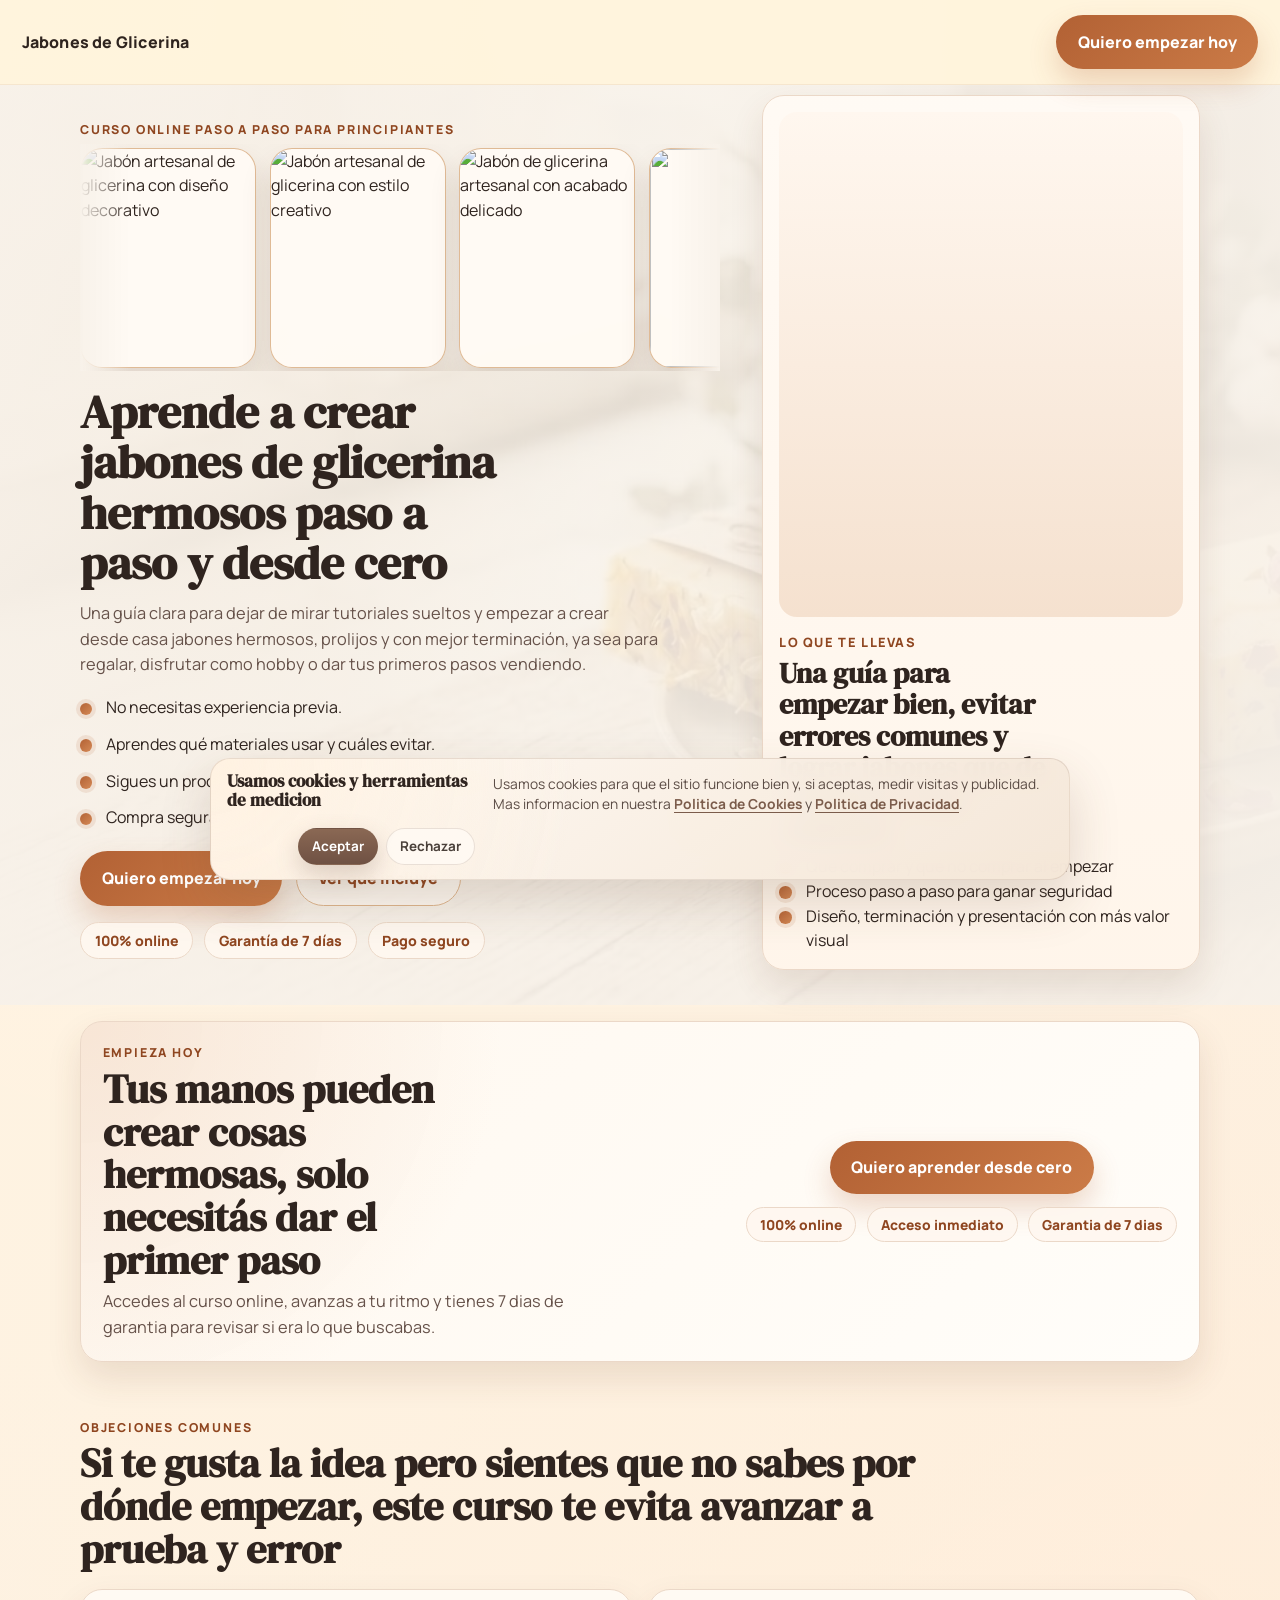
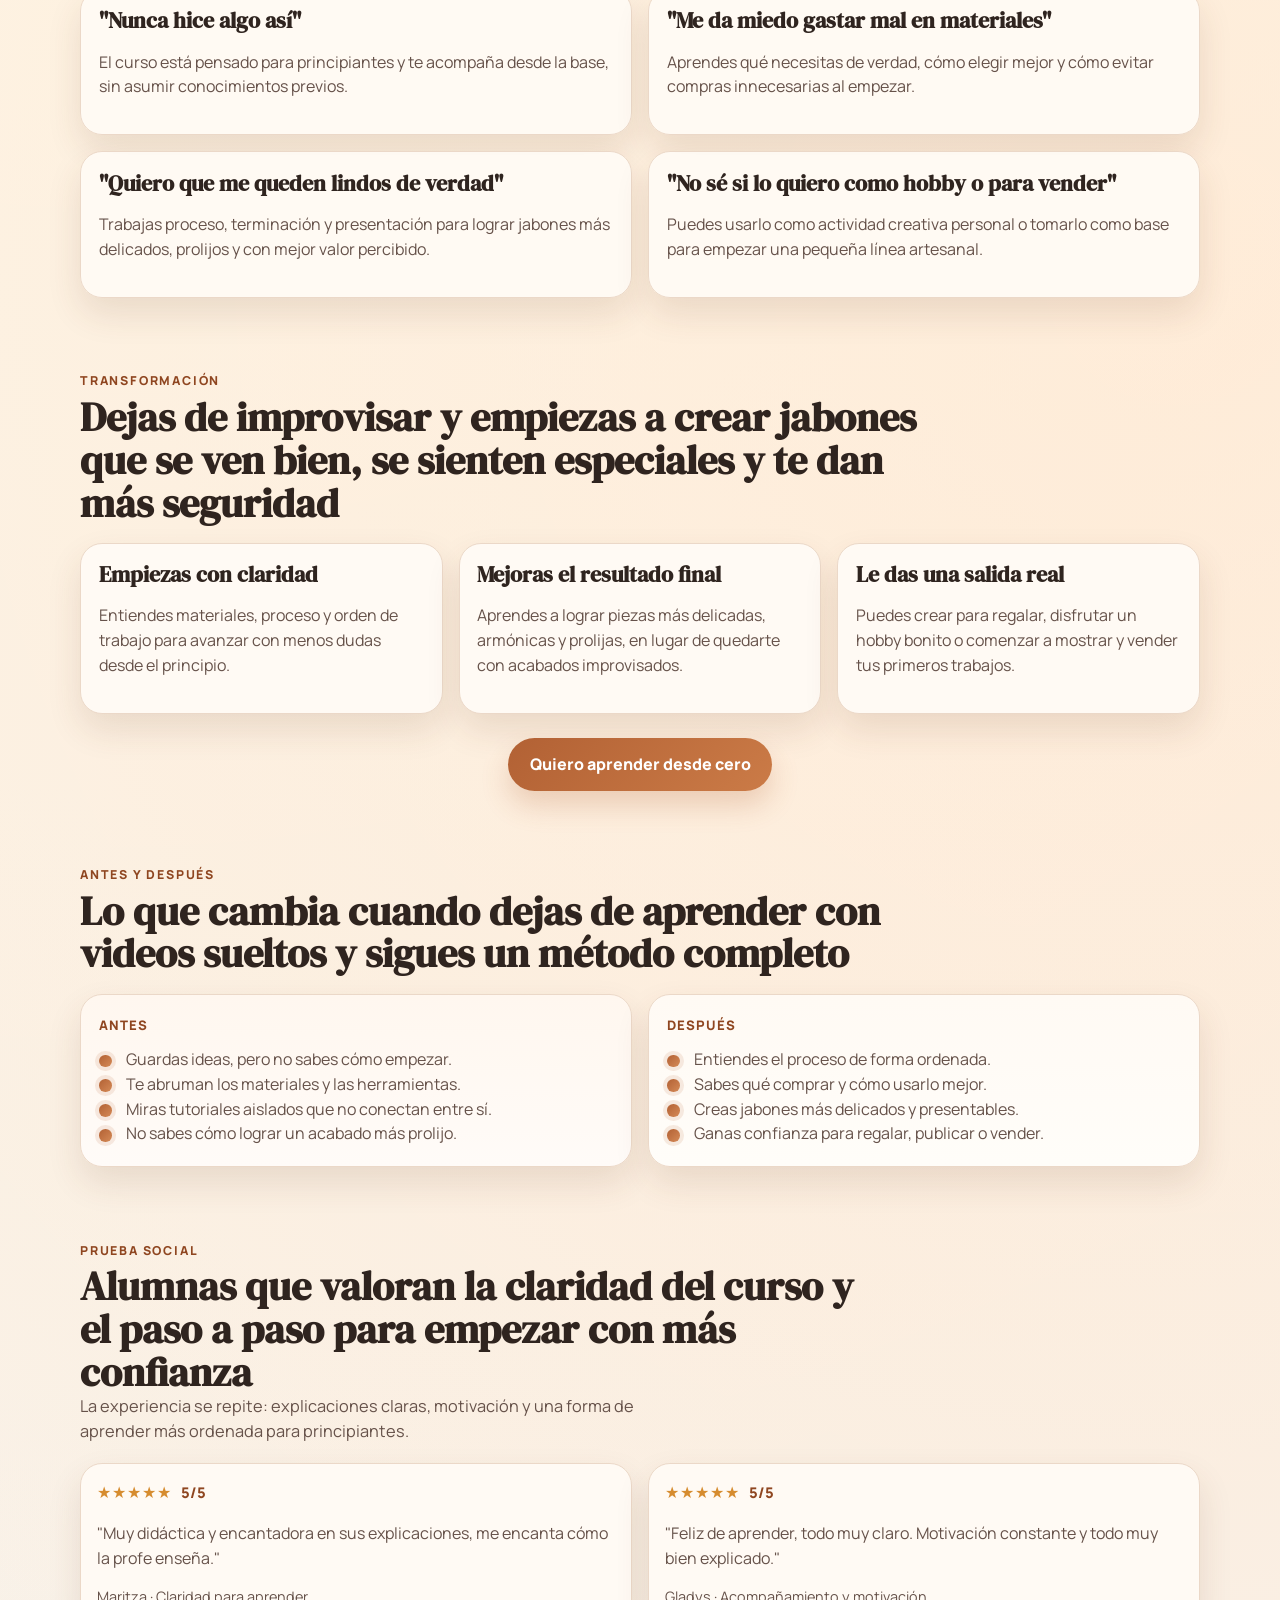
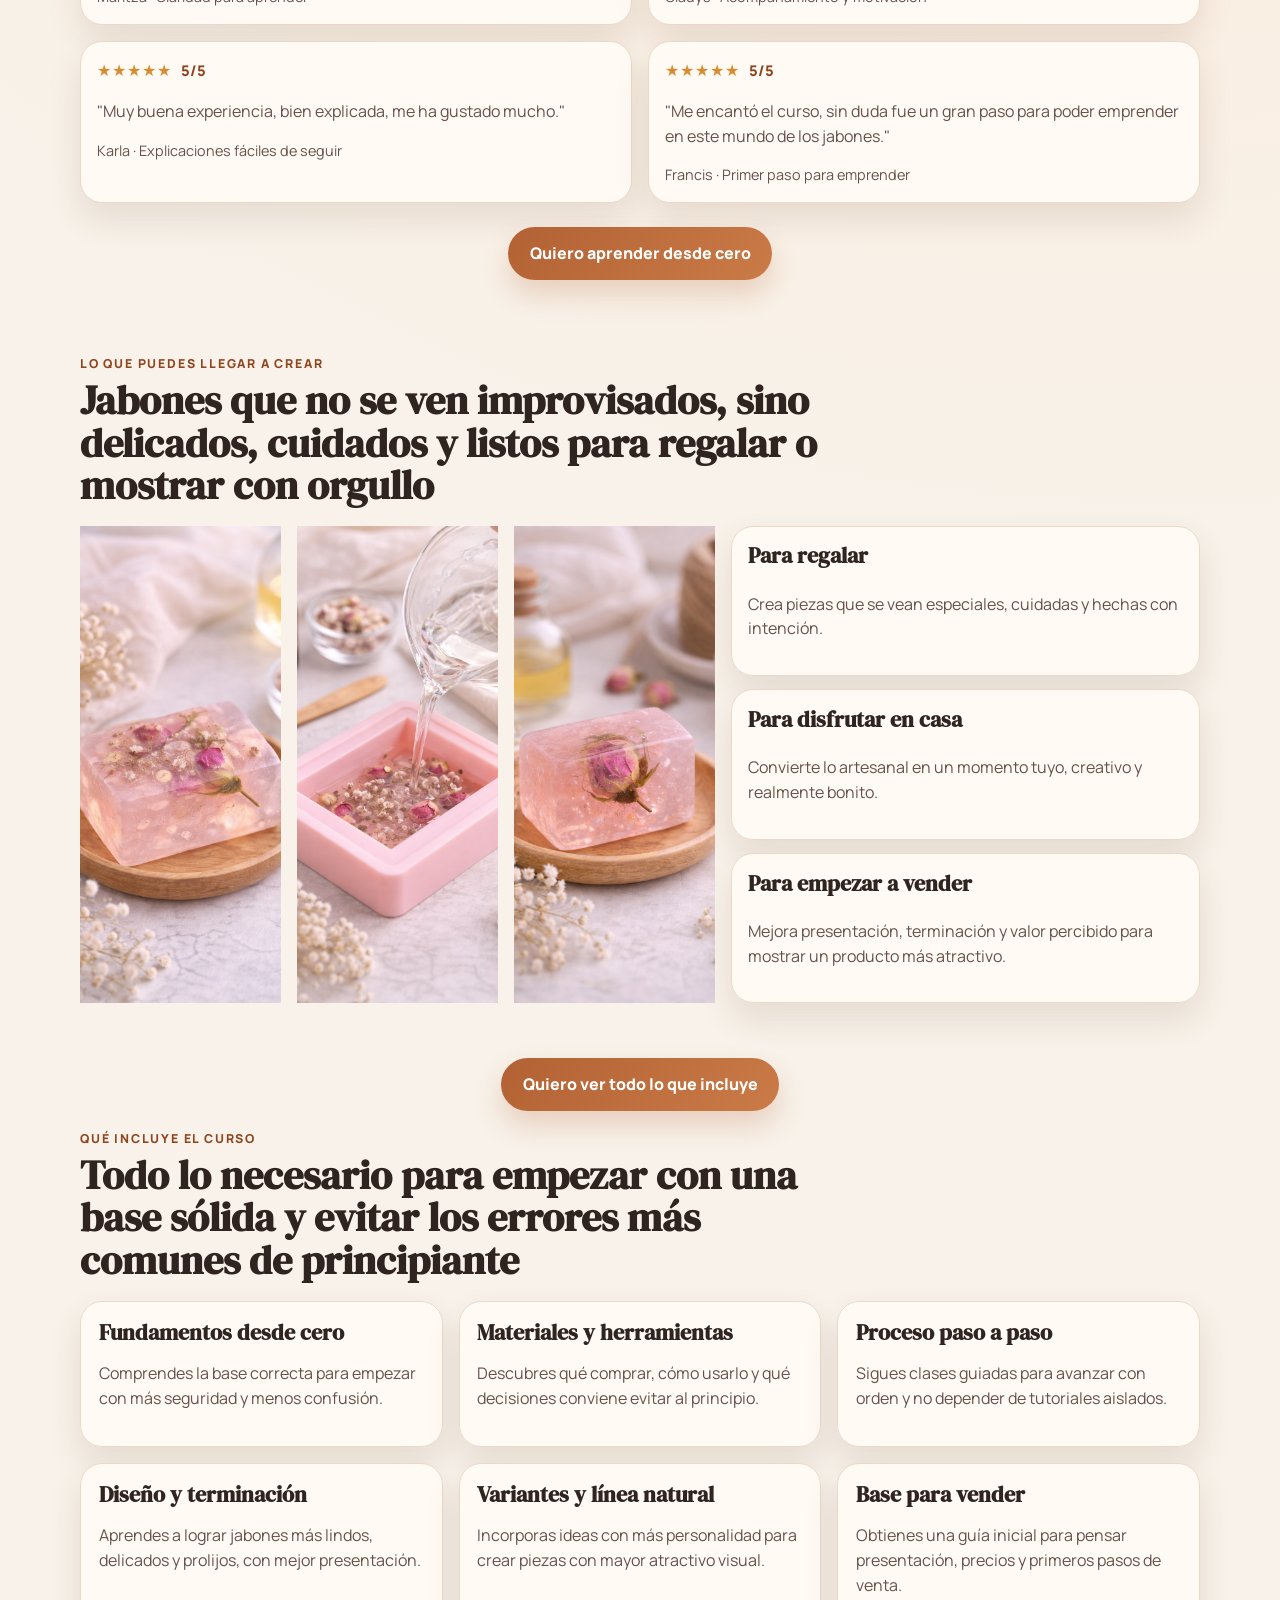
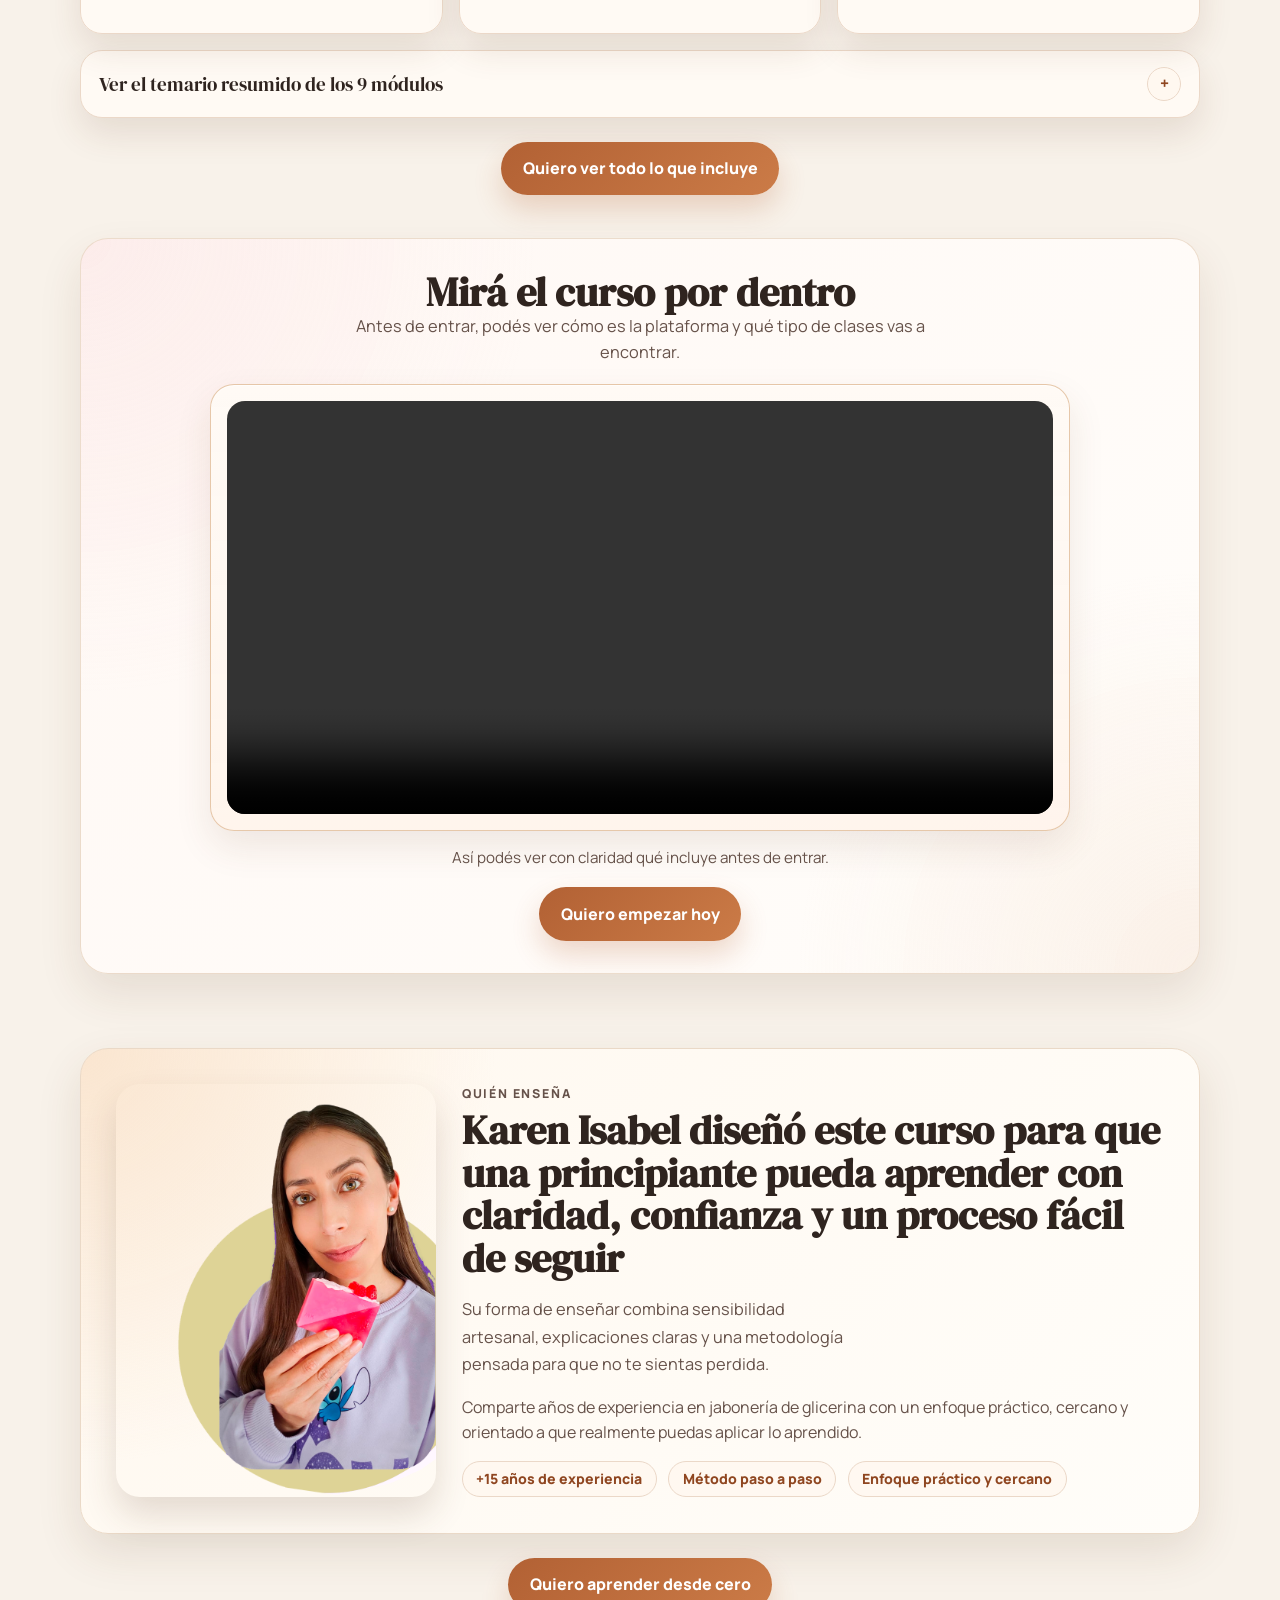
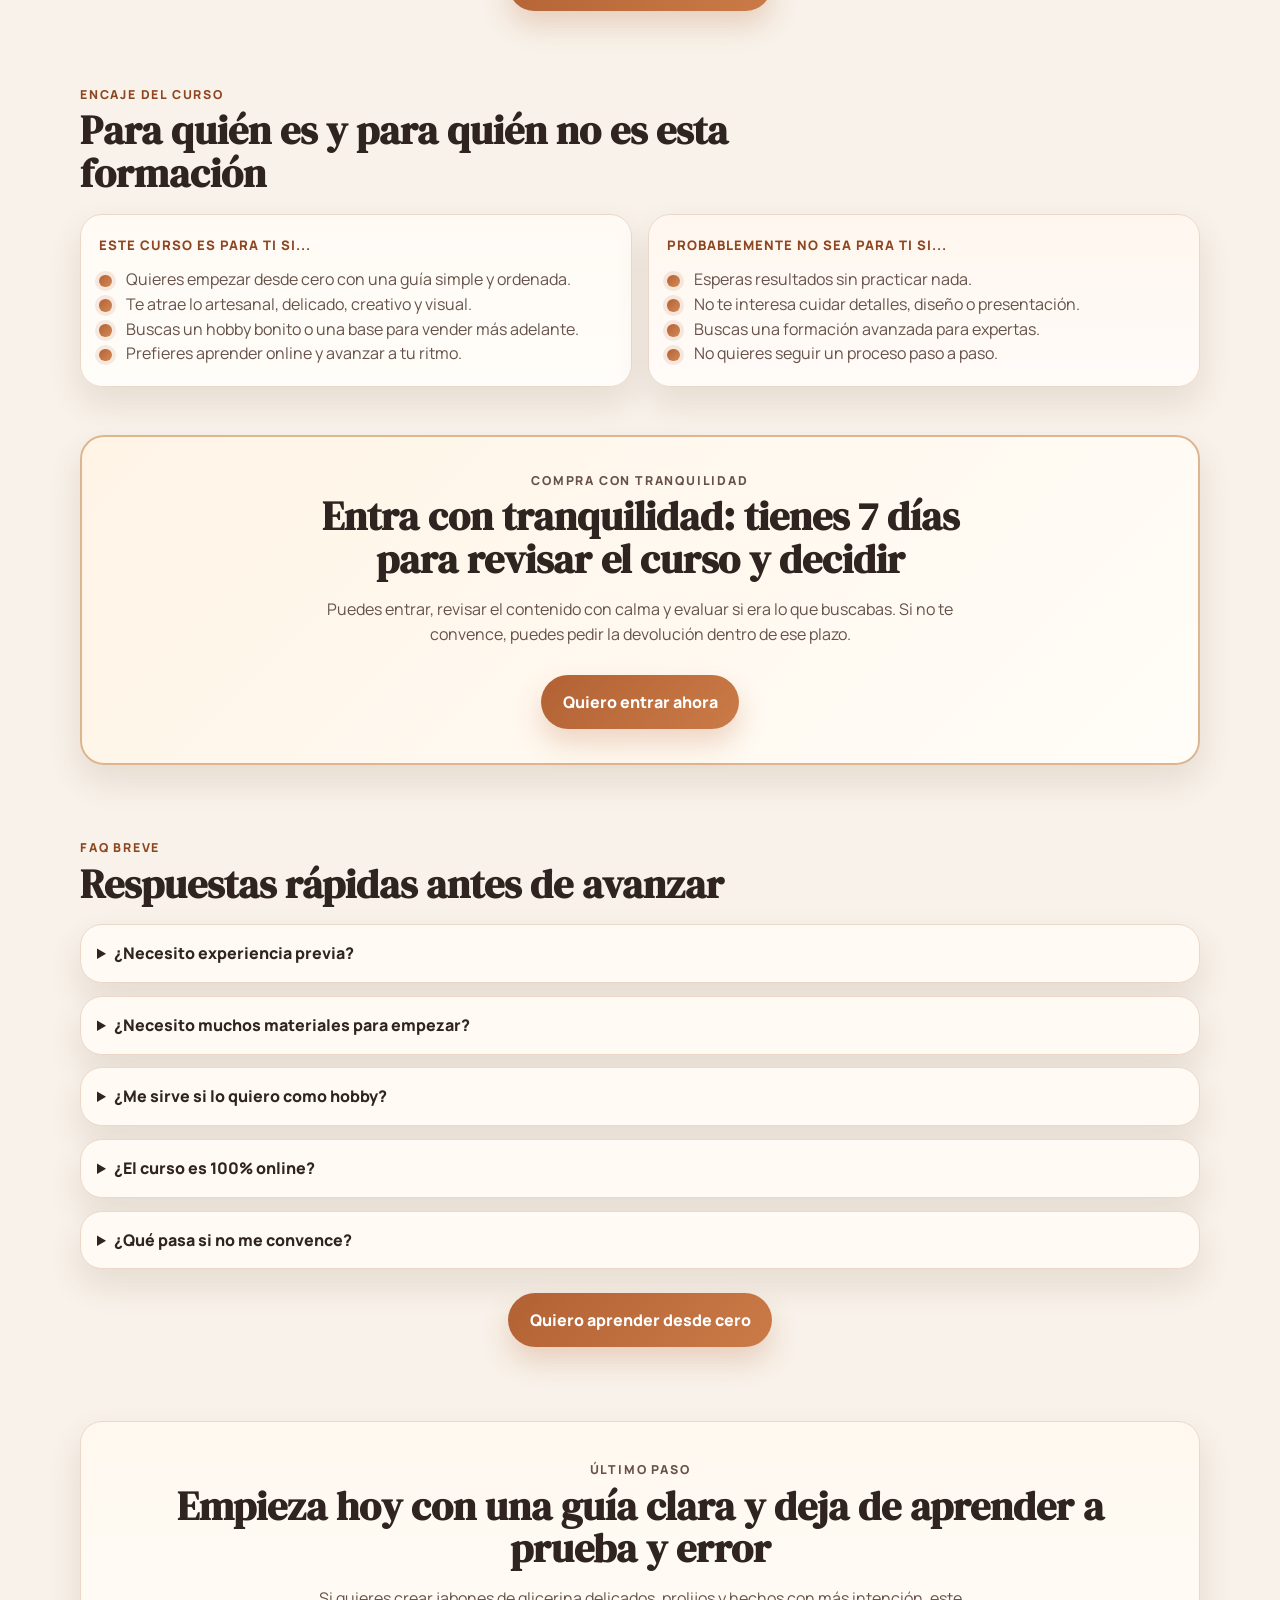
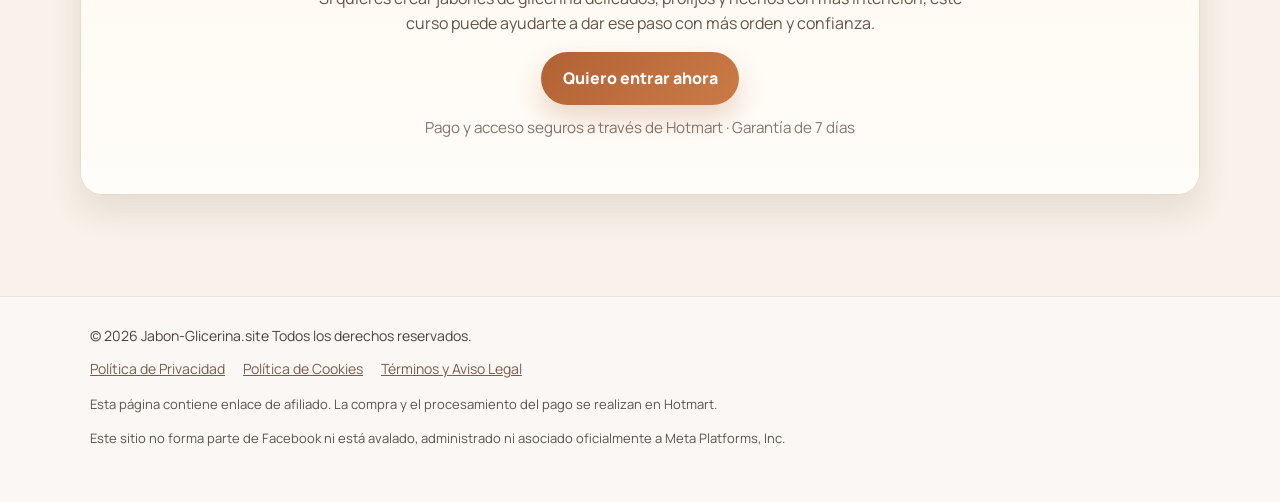
==== commit 5075a2bb: "feat: add course preview section to landing" ====
--- a/index.html
+++ b/index.html
@@ -440,6 +440,80 @@
 
       </section>
 
+      <section class="section course-preview" aria-labelledby="curso-por-dentro-title">
+        <div class="course-preview-shell">
+          <div class="section-title section-title-tight course-preview-head">
+            <h2 id="curso-por-dentro-title">Mirá el curso por dentro</h2>
+            <p class="lead">
+              Antes de entrar, podés ver cómo es la plataforma y qué tipo de clases vas a encontrar.
+            </p>
+          </div>
+
+          <div class="course-preview-media">
+            <video
+              class="course-preview-video"
+              autoplay
+              controls
+              muted
+              loop
+              playsinline
+              preload="metadata"
+              aria-label="Vista previa del curso por dentro y de la plataforma de acceso"
+            >
+              <source src="https://res.cloudinary.com/dlppjyxmb/video/upload/v1774069724/original_qe3uta.mp4" type="video/mp4" />
+            </video>
+          </div>
+
+          <p class="course-preview-note">Así podés ver con claridad qué incluye antes de entrar.</p>
+
+          <div class="inline-cta course-preview-cta">
+            <a
+              class="btn btn-primary"
+              href="https://go.hotmart.com/U104848525B?ap=47c2"
+              target="_blank"
+              rel="noopener noreferrer"
+            >
+              Quiero empezar hoy
+            </a>
+          </div>
+        </div>
+      </section>
+
+      <section class="section creator-section" aria-label="Creadora del curso">
+        <div class="creator-card">
+          <div class="creator-photo-wrap">
+            <img class="creator-photo" src="./img/2.png" alt="Karen Isabel, creadora del curso" />
+          </div>
+
+          <div class="creator-copy">
+            <p class="kicker">Quién enseña</p>
+            <h2>Karen Isabel diseñó este curso para que una principiante pueda aprender con claridad, confianza y un proceso fácil de seguir</h2>
+            <p class="creator-lead">
+              Su forma de enseñar combina sensibilidad artesanal, explicaciones claras y una metodología pensada para que no te sientas perdida.
+            </p>
+            <p>
+              Comparte años de experiencia en jabonería de glicerina con un enfoque práctico, cercano y orientado a que realmente puedas aplicar lo aprendido.
+            </p>
+            <div class="creator-highlights">
+              <span>+15 años de experiencia</span>
+              <span>Método paso a paso</span>
+              <span>Enfoque práctico y cercano</span>
+            </div>
+          </div>
+        </div>
+
+        <div class="inline-cta">
+          <a
+            class="btn btn-primary"
+            href="https://go.hotmart.com/U104848525B?ap=47c2"
+            target="_blank"
+            rel="noopener noreferrer"
+          >
+            Quiero aprender desde cero
+          </a>
+        </div>
+      </section>
+
       <section class="section audience" aria-labelledby="audiencia-title">
         <div class="section-title">
           <p class="kicker">Encaje del curso</p>
@@ -468,41 +542,6 @@
           </article>
         </div>
 
-      </section>
-
-      <section class="section creator-section" aria-label="Creadora del curso">
-        <div class="creator-card">
-          <div class="creator-photo-wrap">
-            <img class="creator-photo" src="./img/2.png" alt="Karen Isabel, creadora del curso" />
-          </div>
-
-          <div class="creator-copy">
-            <p class="kicker">Quién enseña</p>
-            <h2>Karen Isabel diseñó este curso para que una principiante pueda aprender con claridad, confianza y un proceso fácil de seguir</h2>
-            <p class="creator-lead">
-              Su forma de enseñar combina sensibilidad artesanal, explicaciones claras y una metodología pensada para que no te sientas perdida.
-            </p>
-            <p>
-              Comparte años de experiencia en jabonería de glicerina con un enfoque práctico, cercano y orientado a que realmente puedas aplicar lo aprendido.
-            </p>
-            <div class="creator-highlights">
-              <span>+15 años de experiencia</span>
-              <span>Método paso a paso</span>
-              <span>Enfoque práctico y cercano</span>
-            </div>
-          </div>
-        </div>
-
-        <div class="inline-cta">
-          <a
-            class="btn btn-primary"
-            href="https://go.hotmart.com/U104848525B?ap=47c2"
-            target="_blank"
-            rel="noopener noreferrer"
-          >
-            Quiero aprender desde cero
-          </a>
-        </div>
       </section>
 
       <section class="guarantee section" aria-label="Garantía de compra">
--- a/styles.css
+++ b/styles.css
@@ -553,6 +553,67 @@
   display: grid;
   grid-template-rows: repeat(3, 1fr);
   gap: 0.85rem;
+}
+
+.course-preview {
+  padding-top: 0.4rem;
+}
+
+.course-preview-shell {
+  position: relative;
+  overflow: hidden;
+  padding: clamp(1.35rem, 3vw, 2rem);
+  background:
+    radial-gradient(circle at top left, rgba(247, 211, 214, 0.32), transparent 34%),
+    radial-gradient(circle at bottom right, rgba(244, 221, 202, 0.38), transparent 30%),
+    linear-gradient(135deg, rgba(255, 248, 244, 0.98) 0%, rgba(255, 253, 250, 0.98) 100%);
+  border: 1px solid rgba(234, 217, 199, 0.9);
+  border-radius: 28px;
+  box-shadow: 0 20px 44px rgba(90, 56, 28, 0.11);
+}
+
+.course-preview-head {
+  max-width: 760px;
+  margin: 0 auto 1.2rem;
+  text-align: center;
+}
+
+.course-preview-head .lead {
+  max-width: 40rem;
+  margin-left: auto;
+  margin-right: auto;
+}
+
+.course-preview-media {
+  max-width: 860px;
+  margin: 0 auto;
+  padding: clamp(0.8rem, 1.8vw, 1rem);
+  background: linear-gradient(180deg, rgba(255, 250, 245, 0.96) 0%, rgba(255, 244, 236, 0.92) 100%);
+  border: 1px solid rgba(221, 181, 142, 0.72);
+  border-radius: 24px;
+  box-shadow: inset 0 1px 0 rgba(255, 255, 255, 0.72), 0 16px 36px rgba(95, 59, 32, 0.1);
+}
+
+.course-preview-video {
+  display: block;
+  width: 100%;
+  max-height: 620px;
+  margin: 0 auto;
+  border-radius: 18px;
+  background: linear-gradient(180deg, #fff7ef 0%, #f5e1cf 100%);
+  object-fit: contain;
+}
+
+.course-preview-note {
+  max-width: 36rem;
+  margin: 0.95rem auto 0;
+  text-align: center;
+  color: var(--muted);
+  font-size: 0.95rem;
+}
+
+.course-preview-cta {
+  margin-top: 1.1rem;
 }
 
 .note-card {
@@ -772,6 +833,10 @@
     margin-top: 0;
   }
 
+  .course-preview-media {
+    max-width: 720px;
+  }
+
   .hero-carousel {
     max-width: none;
   }
@@ -1051,6 +1116,35 @@
     padding: 0.95rem 0.9rem;
   }
 
+  .course-preview {
+    padding-top: 0.15rem;
+  }
+
+  .course-preview-shell {
+    padding: 1rem 0.95rem 1.1rem;
+    border-radius: 22px;
+  }
+
+  .course-preview-head {
+    margin-bottom: 0.9rem;
+  }
+
+  .course-preview-media {
+    padding: 0.6rem;
+    border-radius: 18px;
+  }
+
+  .course-preview-video {
+    max-height: none;
+    border-radius: 14px;
+  }
+
+  .course-preview-note {
+    margin-top: 0.8rem;
+    font-size: 0.9rem;
+    line-height: 1.5;
+  }
+
   .includes-top-cta {
     margin-top: 0;
     margin-bottom: 0.9rem;
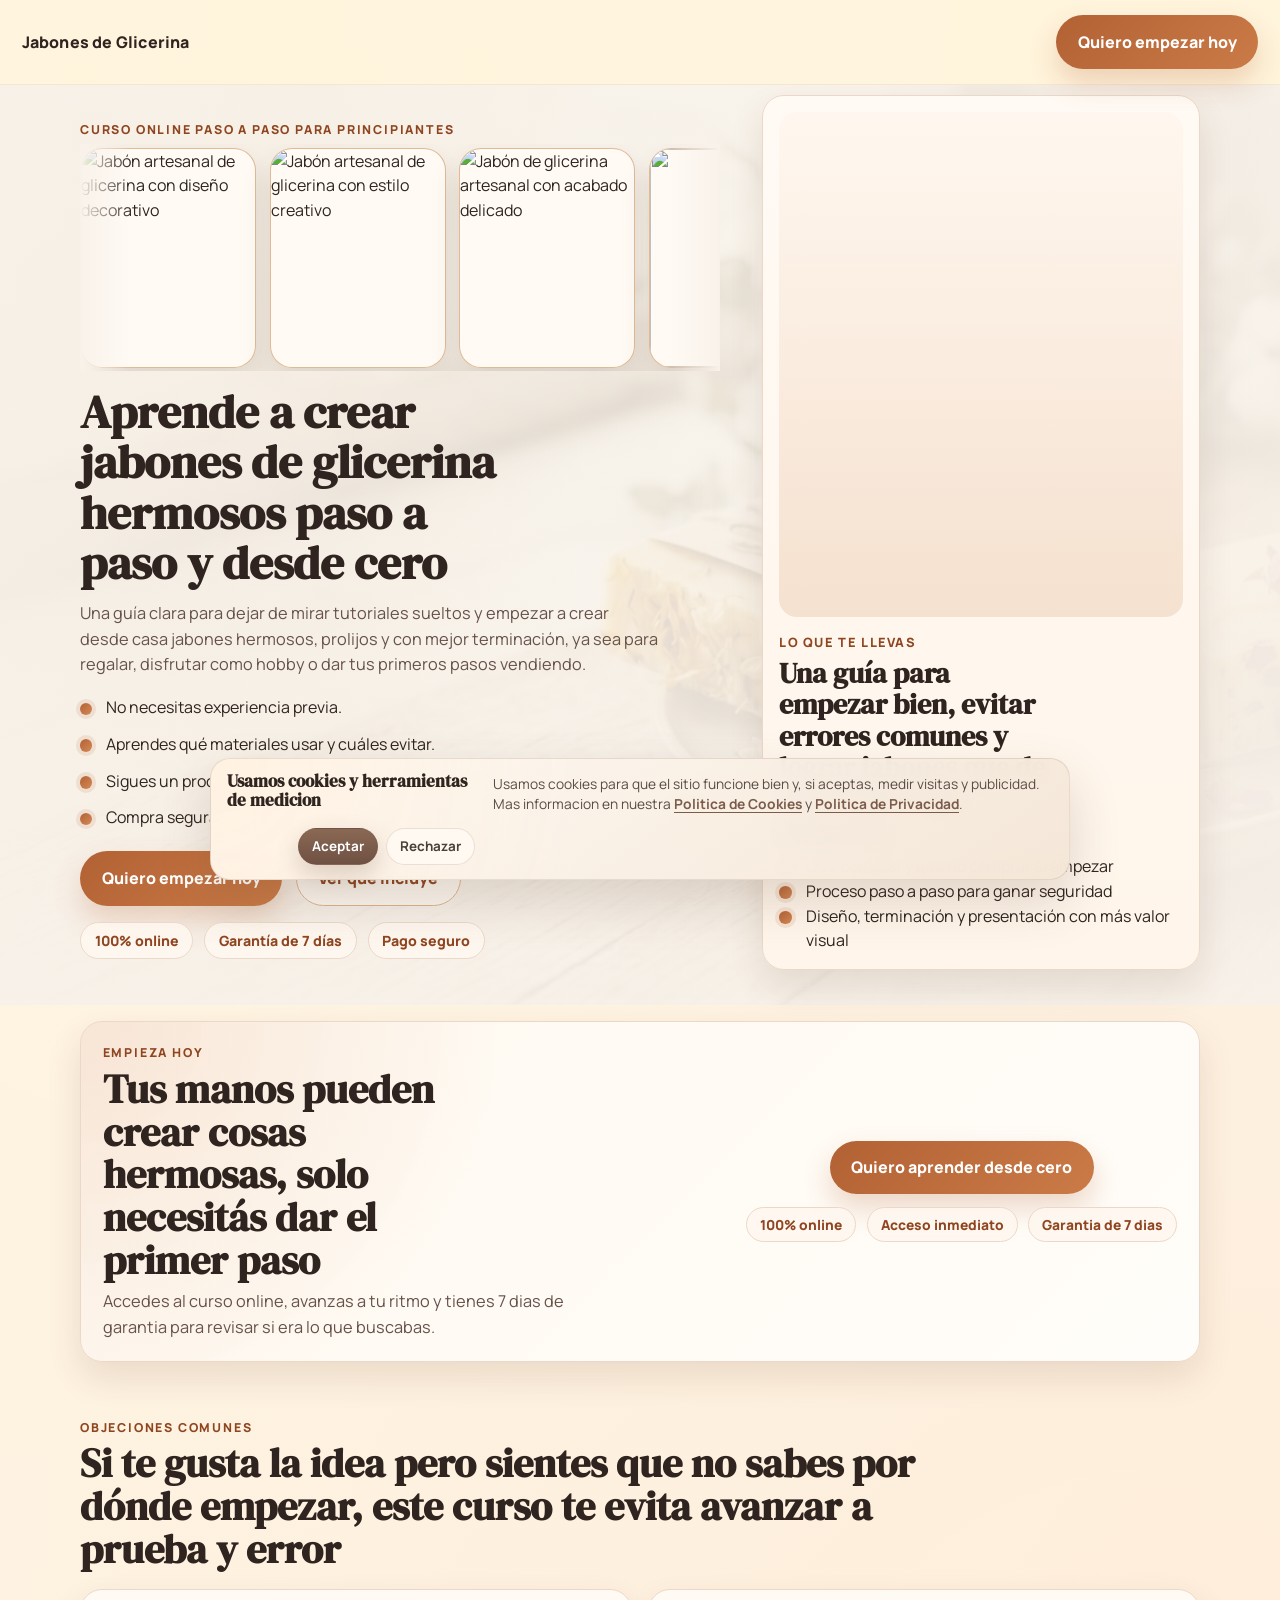
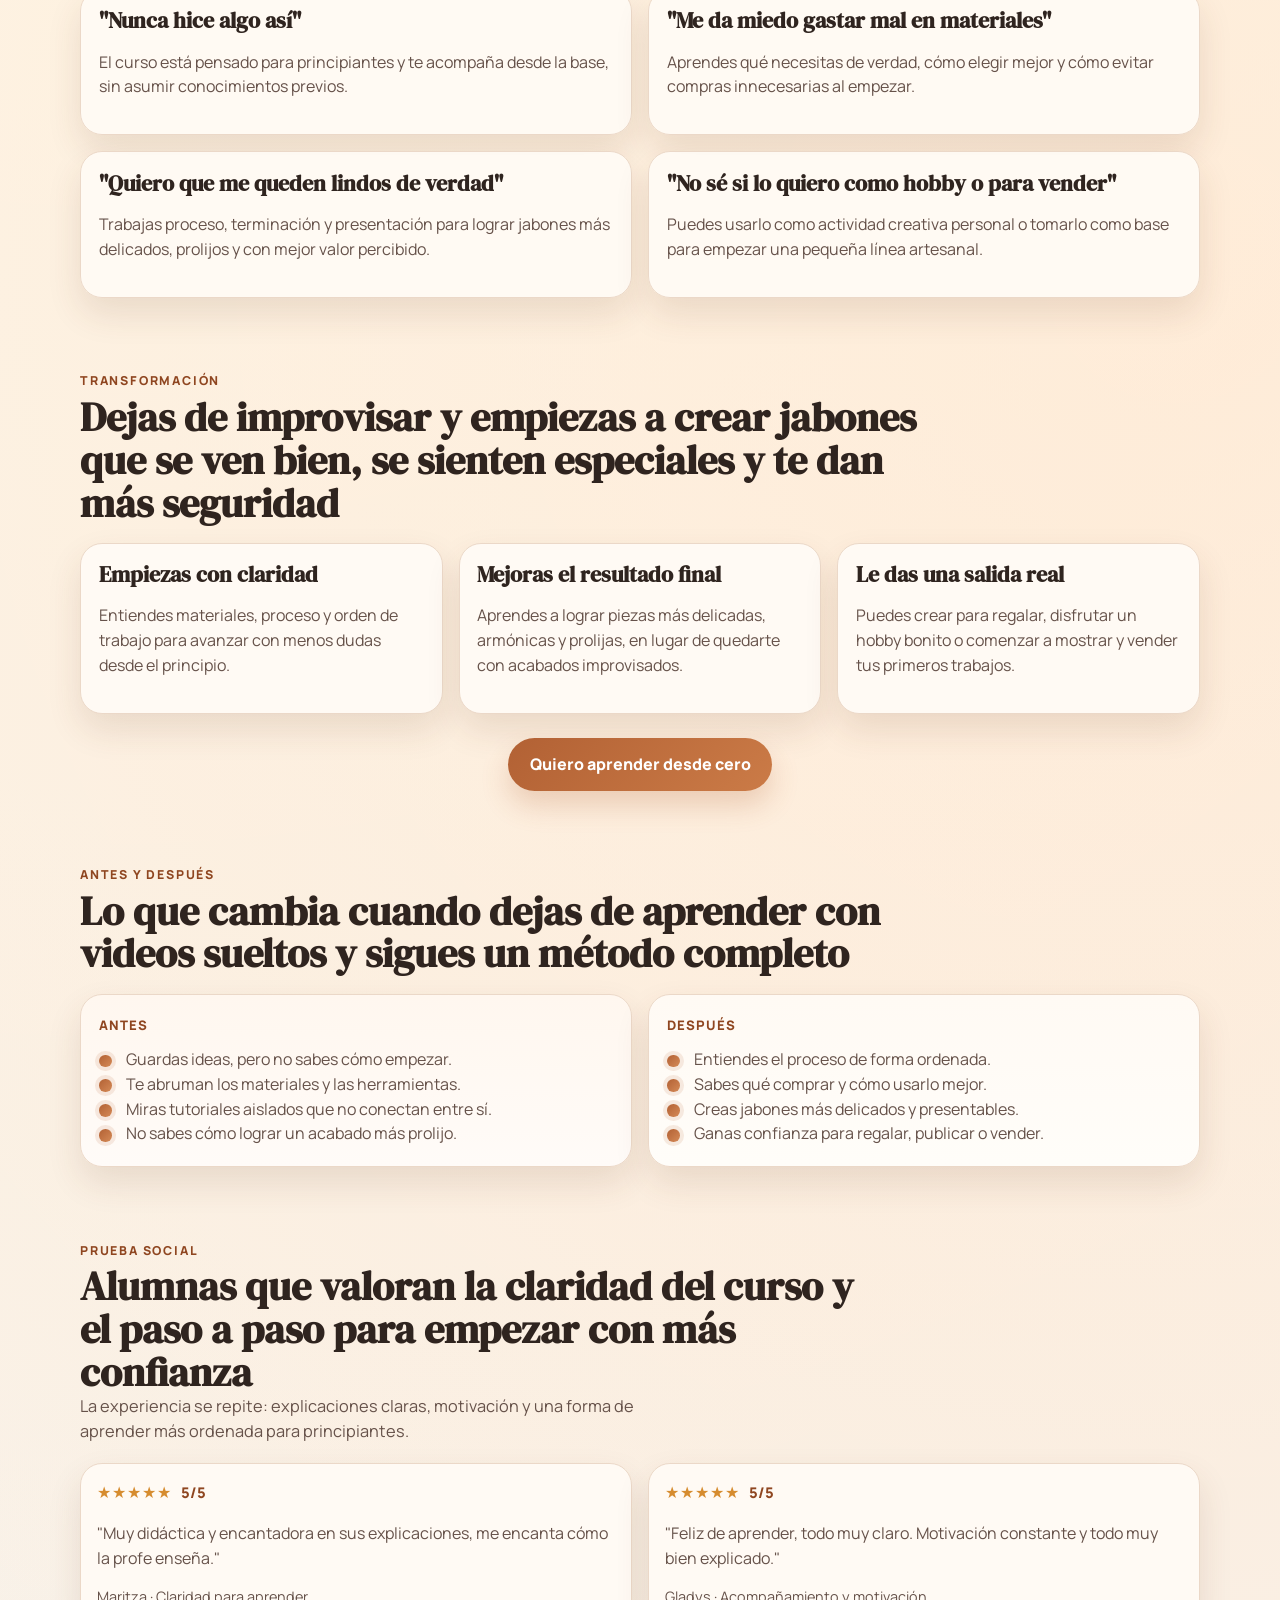
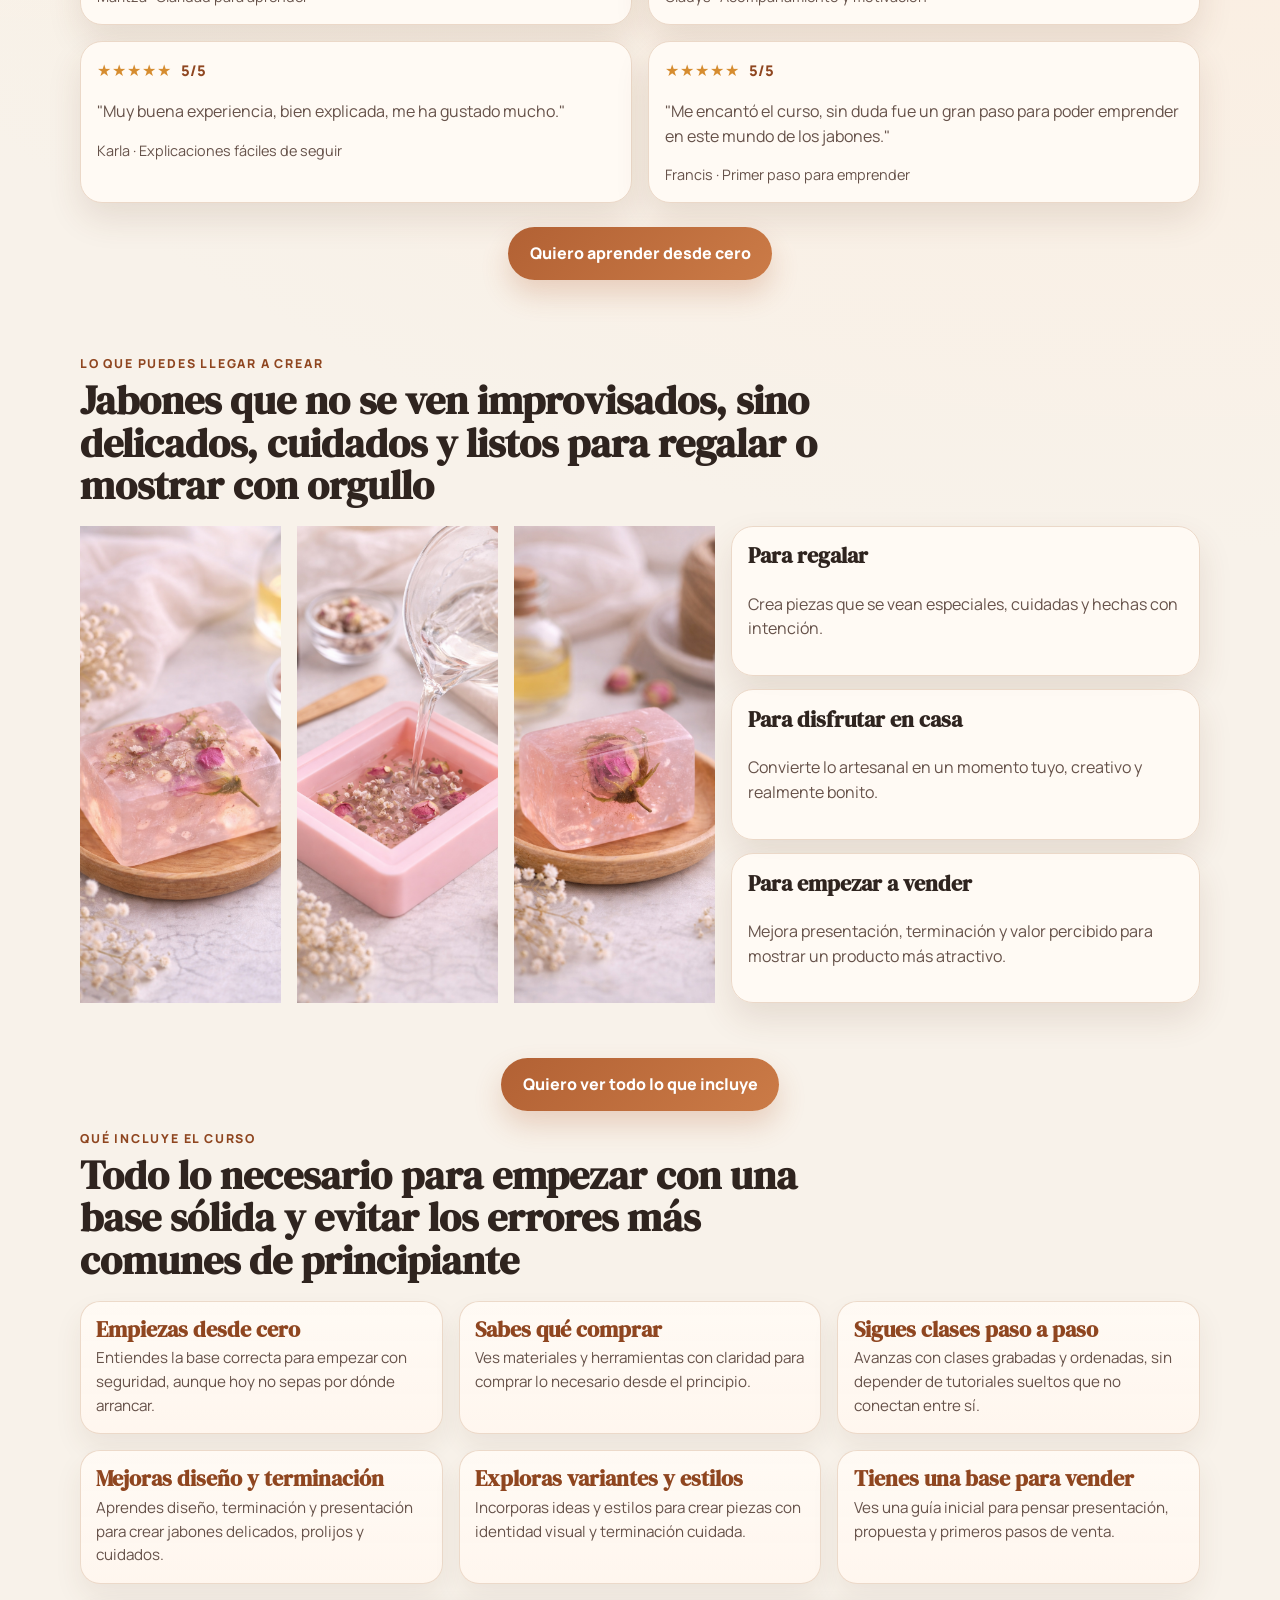
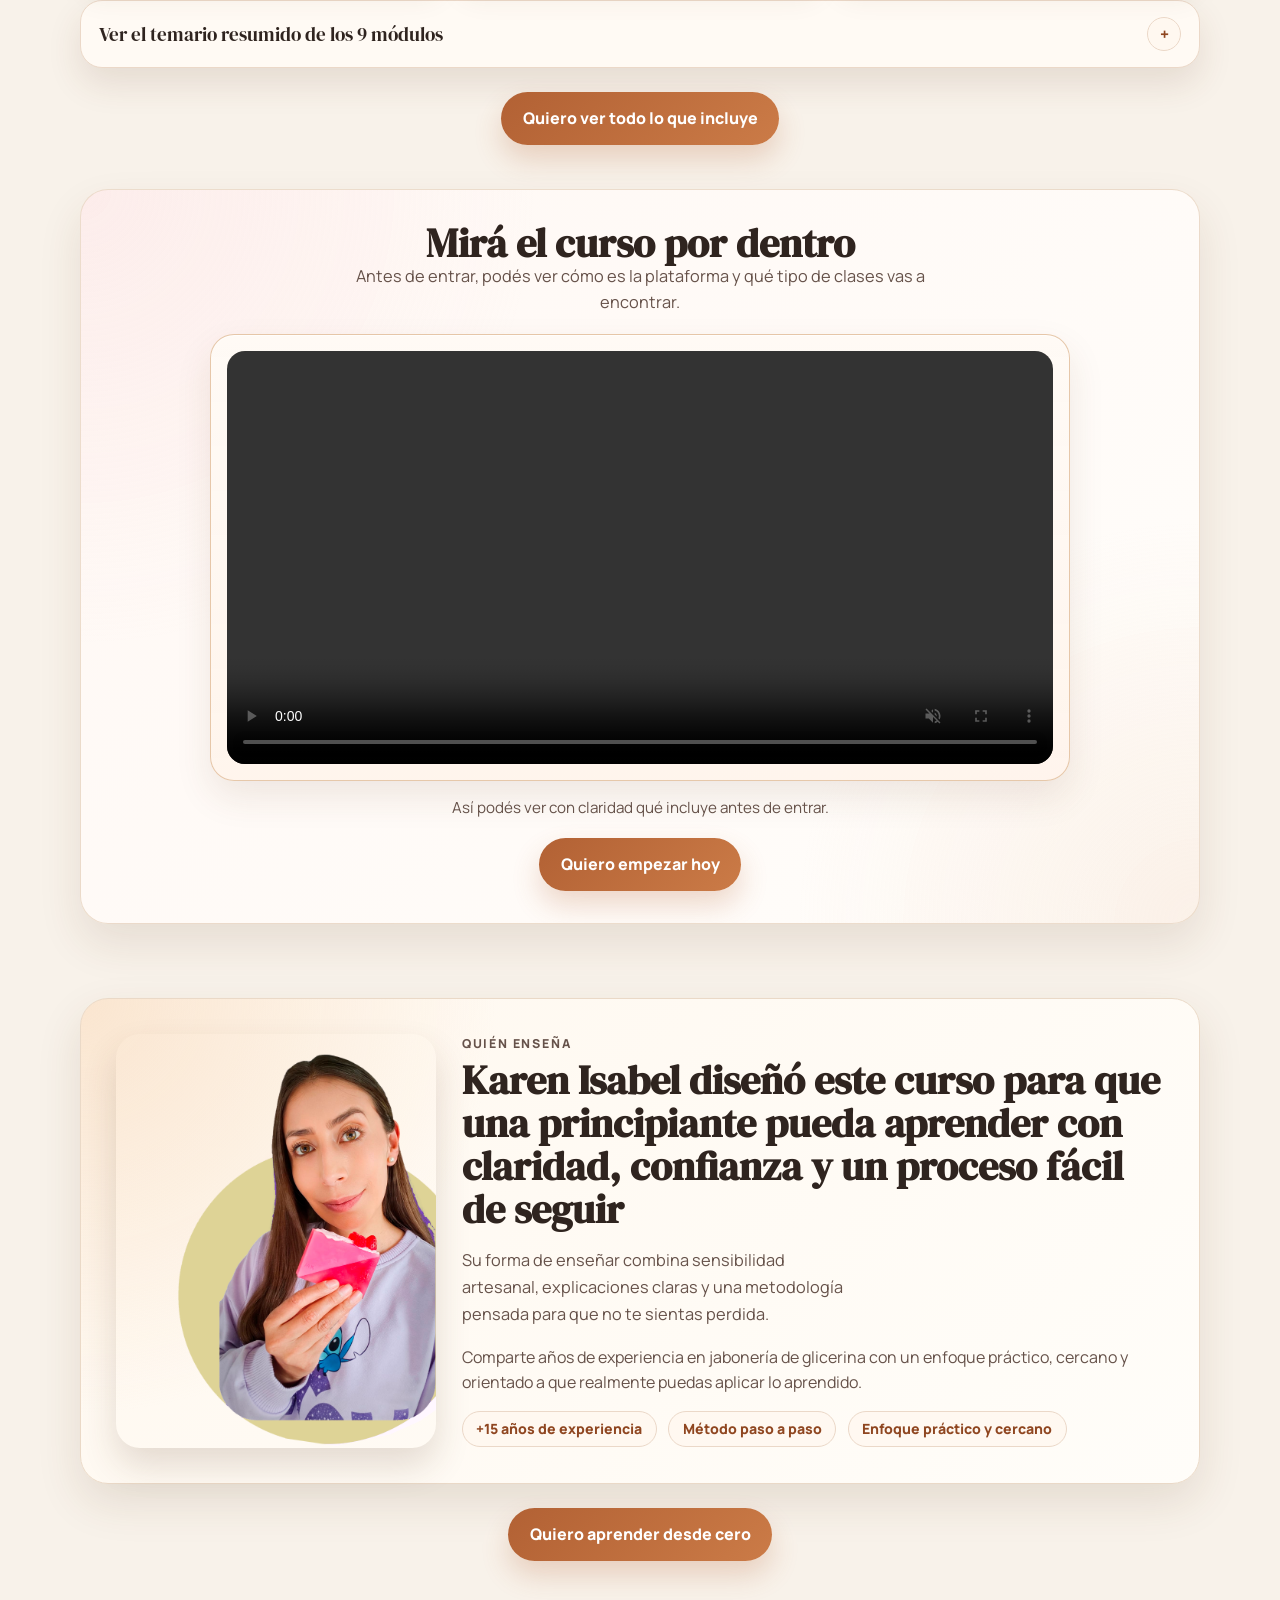
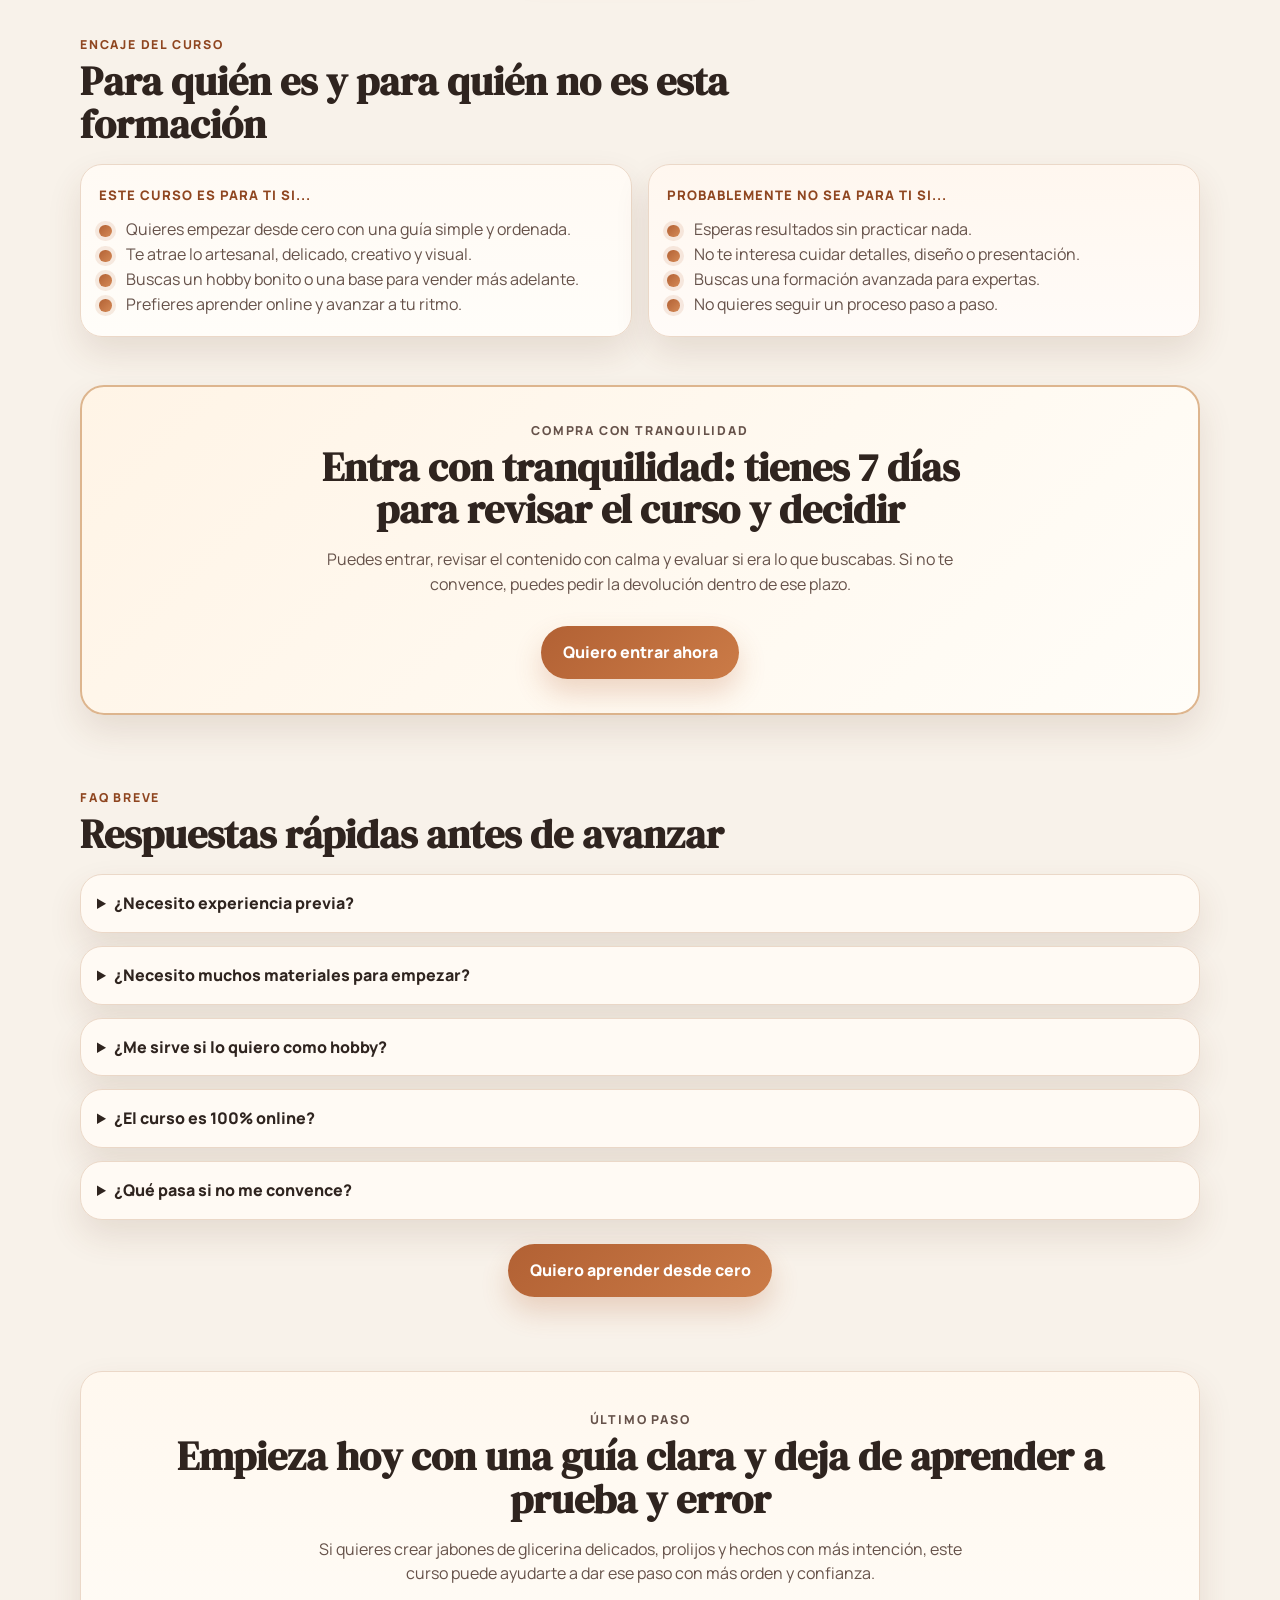
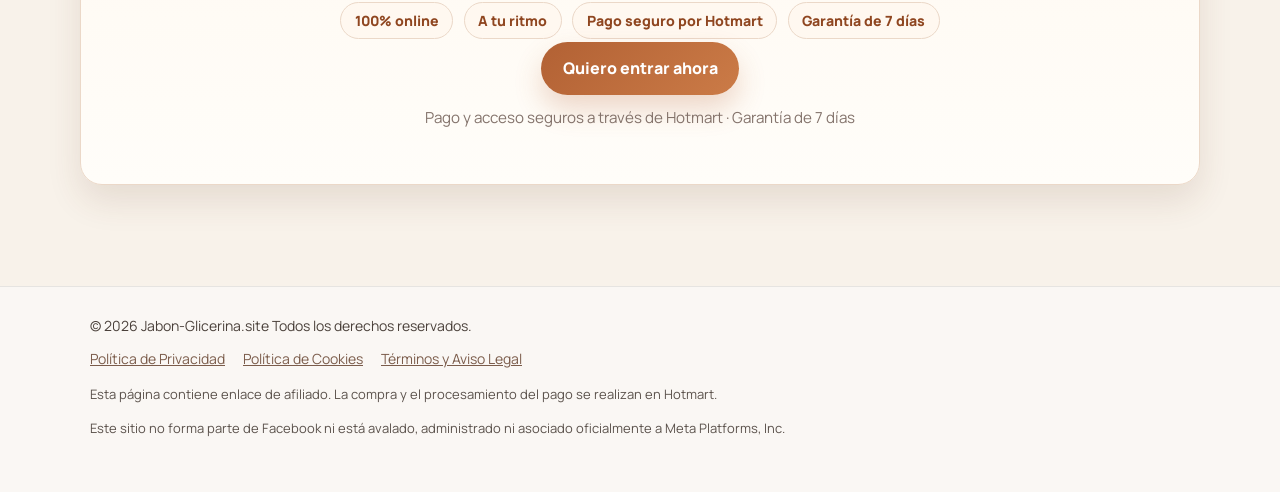
==== commit 92cbee4e: "refactor: simplify includes section messaging" ====
--- a/index.html
+++ b/index.html
@@ -54,6 +54,7 @@
         <p class="brand">Jabones de Glicerina</p>
         <a
           class="btn btn-primary"
+          data-cta-location="navbar"
           href="https://go.hotmart.com/U104848525B?ap=47c2"
           target="_blank"
           rel="noopener noreferrer"
@@ -103,6 +104,7 @@
           <div class="hero-actions">
             <a
               class="btn btn-primary"
+              data-cta-location="hero"
               href="https://go.hotmart.com/U104848525B?ap=47c2"
               target="_blank"
               rel="noopener noreferrer"
@@ -160,6 +162,7 @@
           <div class="bridge-cta-actions">
             <a
               class="btn btn-primary"
+              data-cta-location="bridge"
               href="https://go.hotmart.com/U104848525B?ap=47c2"
               target="_blank"
               rel="noopener noreferrer"
@@ -226,6 +229,7 @@
         <div class="inline-cta">
           <a
             class="btn btn-primary"
+            data-cta-location="resultado"
             href="https://go.hotmart.com/U104848525B?ap=47c2"
             target="_blank"
             rel="noopener noreferrer"
@@ -316,6 +320,7 @@
         <div class="inline-cta">
           <a
             class="btn btn-primary"
+            data-cta-location="testimonios"
             href="https://go.hotmart.com/U104848525B?ap=47c2"
             target="_blank"
             rel="noopener noreferrer"
@@ -369,6 +374,7 @@
         <div class="inline-cta includes-top-cta">
           <a
             class="btn btn-primary"
+            data-cta-location="incluye_top"
             href="https://go.hotmart.com/U104848525B?ap=47c2"
             target="_blank"
             rel="noopener noreferrer"
@@ -383,28 +389,28 @@
 
         <div class="includes-grid">
           <article class="feature include-card">
-            <h3>Fundamentos desde cero</h3>
-            <p>Comprendes la base correcta para empezar con más seguridad y menos confusión.</p>
+            <h3>Empiezas desde cero</h3>
+            <p>Entiendes la base correcta para empezar con seguridad, aunque hoy no sepas por dónde arrancar.</p>
           </article>
           <article class="feature include-card">
-            <h3>Materiales y herramientas</h3>
-            <p>Descubres qué comprar, cómo usarlo y qué decisiones conviene evitar al principio.</p>
+            <h3>Sabes qué comprar</h3>
+            <p>Ves materiales y herramientas con claridad para comprar lo necesario desde el principio.</p>
           </article>
           <article class="feature include-card">
-            <h3>Proceso paso a paso</h3>
-            <p>Sigues clases guiadas para avanzar con orden y no depender de tutoriales aislados.</p>
+            <h3>Sigues clases paso a paso</h3>
+            <p>Avanzas con clases grabadas y ordenadas, sin depender de tutoriales sueltos que no conectan entre sí.</p>
           </article>
           <article class="feature include-card">
-            <h3>Diseño y terminación</h3>
-            <p>Aprendes a lograr jabones más lindos, delicados y prolijos, con mejor presentación.</p>
+            <h3>Mejoras diseño y terminación</h3>
+            <p>Aprendes diseño, terminación y presentación para crear jabones delicados, prolijos y cuidados.</p>
           </article>
           <article class="feature include-card">
-            <h3>Variantes y línea natural</h3>
-            <p>Incorporas ideas con más personalidad para crear piezas con mayor atractivo visual.</p>
+            <h3>Exploras variantes y estilos</h3>
+            <p>Incorporas ideas y estilos para crear piezas con identidad visual y terminación cuidada.</p>
           </article>
           <article class="feature include-card">
-            <h3>Base para vender</h3>
-            <p>Obtienes una guía inicial para pensar presentación, precios y primeros pasos de venta.</p>
+            <h3>Tienes una base para vender</h3>
+            <p>Ves una guía inicial para pensar presentación, propuesta y primeros pasos de venta.</p>
           </article>
         </div>
 
@@ -430,6 +436,7 @@
         <div class="inline-cta">
           <a
             class="btn btn-primary"
+            data-cta-location="incluye_bottom"
             href="https://go.hotmart.com/U104848525B?ap=47c2"
             target="_blank"
             rel="noopener noreferrer"
@@ -469,6 +476,7 @@
           <div class="inline-cta course-preview-cta">
             <a
               class="btn btn-primary"
+              data-cta-location="curso_por_dentro"
               href="https://go.hotmart.com/U104848525B?ap=47c2"
               target="_blank"
               rel="noopener noreferrer"
@@ -505,6 +513,7 @@
         <div class="inline-cta">
           <a
             class="btn btn-primary"
+            data-cta-location="creadora"
             href="https://go.hotmart.com/U104848525B?ap=47c2"
             target="_blank"
             rel="noopener noreferrer"
@@ -544,7 +553,7 @@
 
       </section>
 
-      <section class="guarantee section" aria-label="Garantía de compra">
+      <section id="garantia" class="guarantee section" aria-label="Garantía de compra">
         <div class="guarantee-box">
           <p class="kicker">Compra con tranquilidad</p>
           <h2>Entra con tranquilidad: tienes 7 días para revisar el curso y decidir</h2>
@@ -553,6 +562,7 @@
           </p>
           <a
             class="btn btn-primary"
+            data-cta-location="garantia"
             href="https://go.hotmart.com/U104848525B?ap=47c2"
             target="_blank"
             rel="noopener noreferrer"
@@ -598,6 +608,7 @@
         <div class="inline-cta">
           <a
             class="btn btn-primary"
+            data-cta-location="faq"
             href="https://go.hotmart.com/U104848525B?ap=47c2"
             target="_blank"
             rel="noopener noreferrer"
@@ -614,8 +625,15 @@
           <p>
             Si quieres crear jabones de glicerina delicados, prolijos y hechos con más intención, este curso puede ayudarte a dar ese paso con más orden y confianza.
           </p>
+          <div class="offer-reassurance" aria-label="Ventajas rápidas antes de comprar">
+            <span>100% online</span>
+            <span>A tu ritmo</span>
+            <span>Pago seguro por Hotmart</span>
+            <span>Garantía de 7 días</span>
+          </div>
           <a
             class="btn btn-primary"
+            data-cta-location="oferta_final"
             href="https://go.hotmart.com/U104848525B?ap=47c2"
             target="_blank"
             rel="noopener noreferrer"
@@ -661,6 +679,53 @@
         analytics_storage: 'denied'
       });
     </script>
+    <script>
+      document.addEventListener('DOMContentLoaded', () => {
+        const sendEvent = (eventName, params) => {
+          if (typeof gtag !== 'function') return;
+          gtag('event', eventName, params);
+        };
+
+        document.querySelectorAll('[data-cta-location]').forEach((link) => {
+          link.addEventListener('click', () => {
+            sendEvent('cta_click', {
+              cta_location: link.dataset.ctaLocation,
+              cta_text: link.textContent.trim()
+            });
+          });
+        });
+
+        const sectionTargets = [
+          { selector: '#incluye', name: 'incluye' },
+          { selector: '#garantia', name: 'garantia' },
+          { selector: '.offer', name: 'oferta_final' }
+        ];
+
+        if ('IntersectionObserver' in window) {
+          const seen = new Set();
+          const observer = new IntersectionObserver((entries) => {
+            entries.forEach((entry) => {
+              if (!entry.isIntersecting) return;
+              const sectionName = entry.target.dataset.trackSection;
+              if (!sectionName || seen.has(sectionName)) return;
+              seen.add(sectionName);
+              sendEvent('section_view', {
+                section_name: sectionName
+              });
+            });
+          }, {
+            threshold: 0.45
+          });
+
+          sectionTargets.forEach(({ selector, name }) => {
+            const element = document.querySelector(selector);
+            if (!element) return;
+            element.dataset.trackSection = name;
+            observer.observe(element);
+          });
+        }
+      });
+    </script>
     <script src="./legal.js"></script>
   </body>
 </html>
--- a/styles.css
+++ b/styles.css
@@ -630,6 +630,26 @@
 
 .includes-grid {
   grid-template-columns: repeat(3, 1fr);
+}
+
+.include-card {
+  padding: 1rem 0.95rem;
+  background: linear-gradient(180deg, rgba(255, 250, 244, 0.98) 0%, rgba(255, 246, 238, 0.96) 100%);
+  border: 1px solid rgba(235, 216, 200, 0.95);
+  border-radius: 20px;
+  box-shadow: 0 14px 28px rgba(95, 59, 32, 0.08);
+}
+
+.include-card h3 {
+  color: var(--accent-dark);
+  margin-bottom: 0.3rem;
+}
+
+.include-card p {
+  margin: 0;
+  color: var(--muted);
+  font-size: 0.95rem;
+  line-height: 1.55;
 }
 
 .module-card {
@@ -782,6 +802,27 @@
   background: linear-gradient(180deg, #fff8ef 0%, #fffdf9 100%);
 }
 
+.offer-reassurance {
+  display: flex;
+  flex-wrap: wrap;
+  justify-content: center;
+  gap: 0.65rem;
+  margin: 1rem 0 0.2rem;
+}
+
+.offer-reassurance span {
+  display: inline-flex;
+  align-items: center;
+  min-height: 2.15rem;
+  padding: 0.4rem 0.85rem;
+  border-radius: 999px;
+  background: rgba(255, 248, 240, 0.92);
+  border: 1px solid var(--line);
+  color: var(--accent-dark);
+  font-size: 0.88rem;
+  font-weight: 800;
+}
+
 .offer-box p {
   max-width: 42rem;
   margin-left: auto;
@@ -1156,6 +1197,15 @@
     line-height: 1.12;
   }
 
+  .include-card {
+    padding: 0.95rem 0.9rem;
+    border-radius: 18px;
+  }
+
+  .include-card p {
+    font-size: 0.9rem;
+  }
+
   .module-columns {
     gap: 0.2rem;
     padding: 0 1rem 1rem;
@@ -1200,6 +1250,17 @@
 
   .offer-box {
     padding: 1.25rem 1rem;
+  }
+
+  .offer-reassurance {
+    gap: 0.5rem;
+    margin-top: 0.9rem;
+  }
+
+  .offer-reassurance span {
+    min-height: 1.95rem;
+    padding: 0.34rem 0.72rem;
+    font-size: 0.8rem;
   }
 
   .btn {
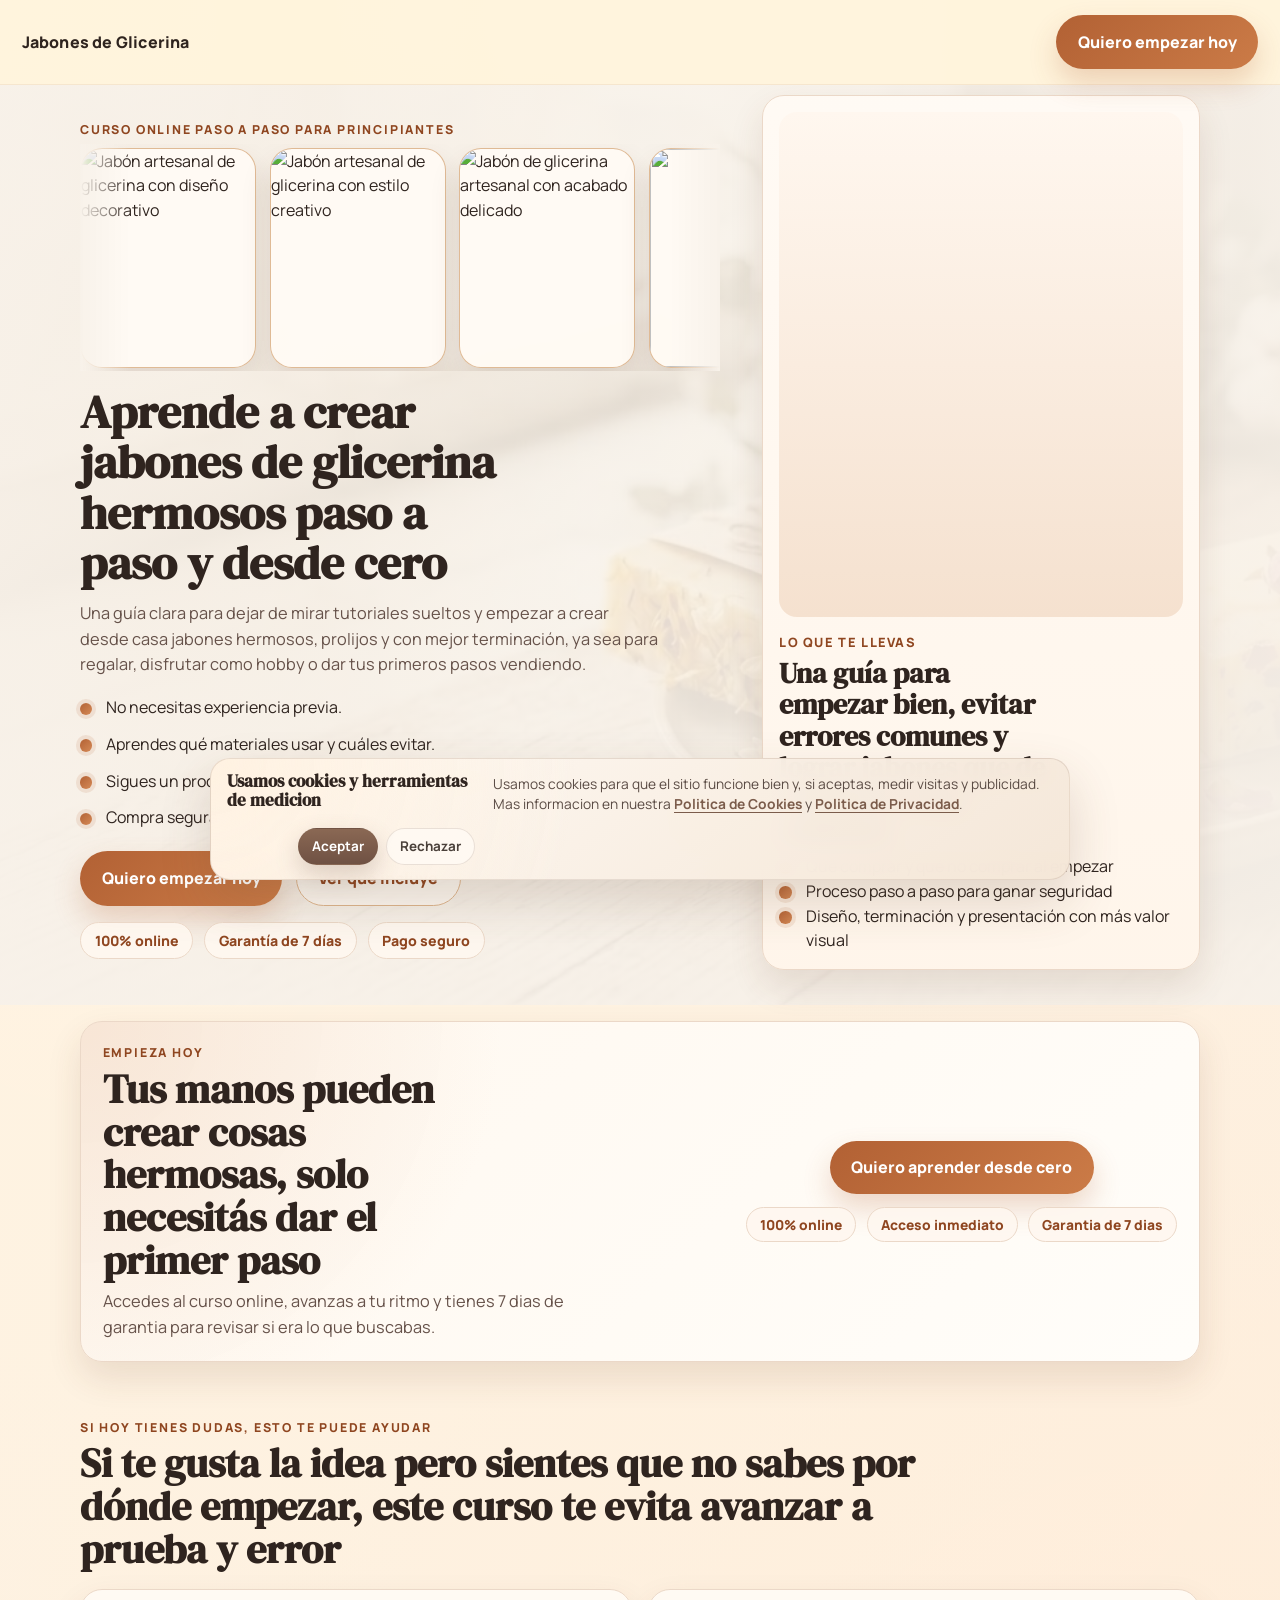
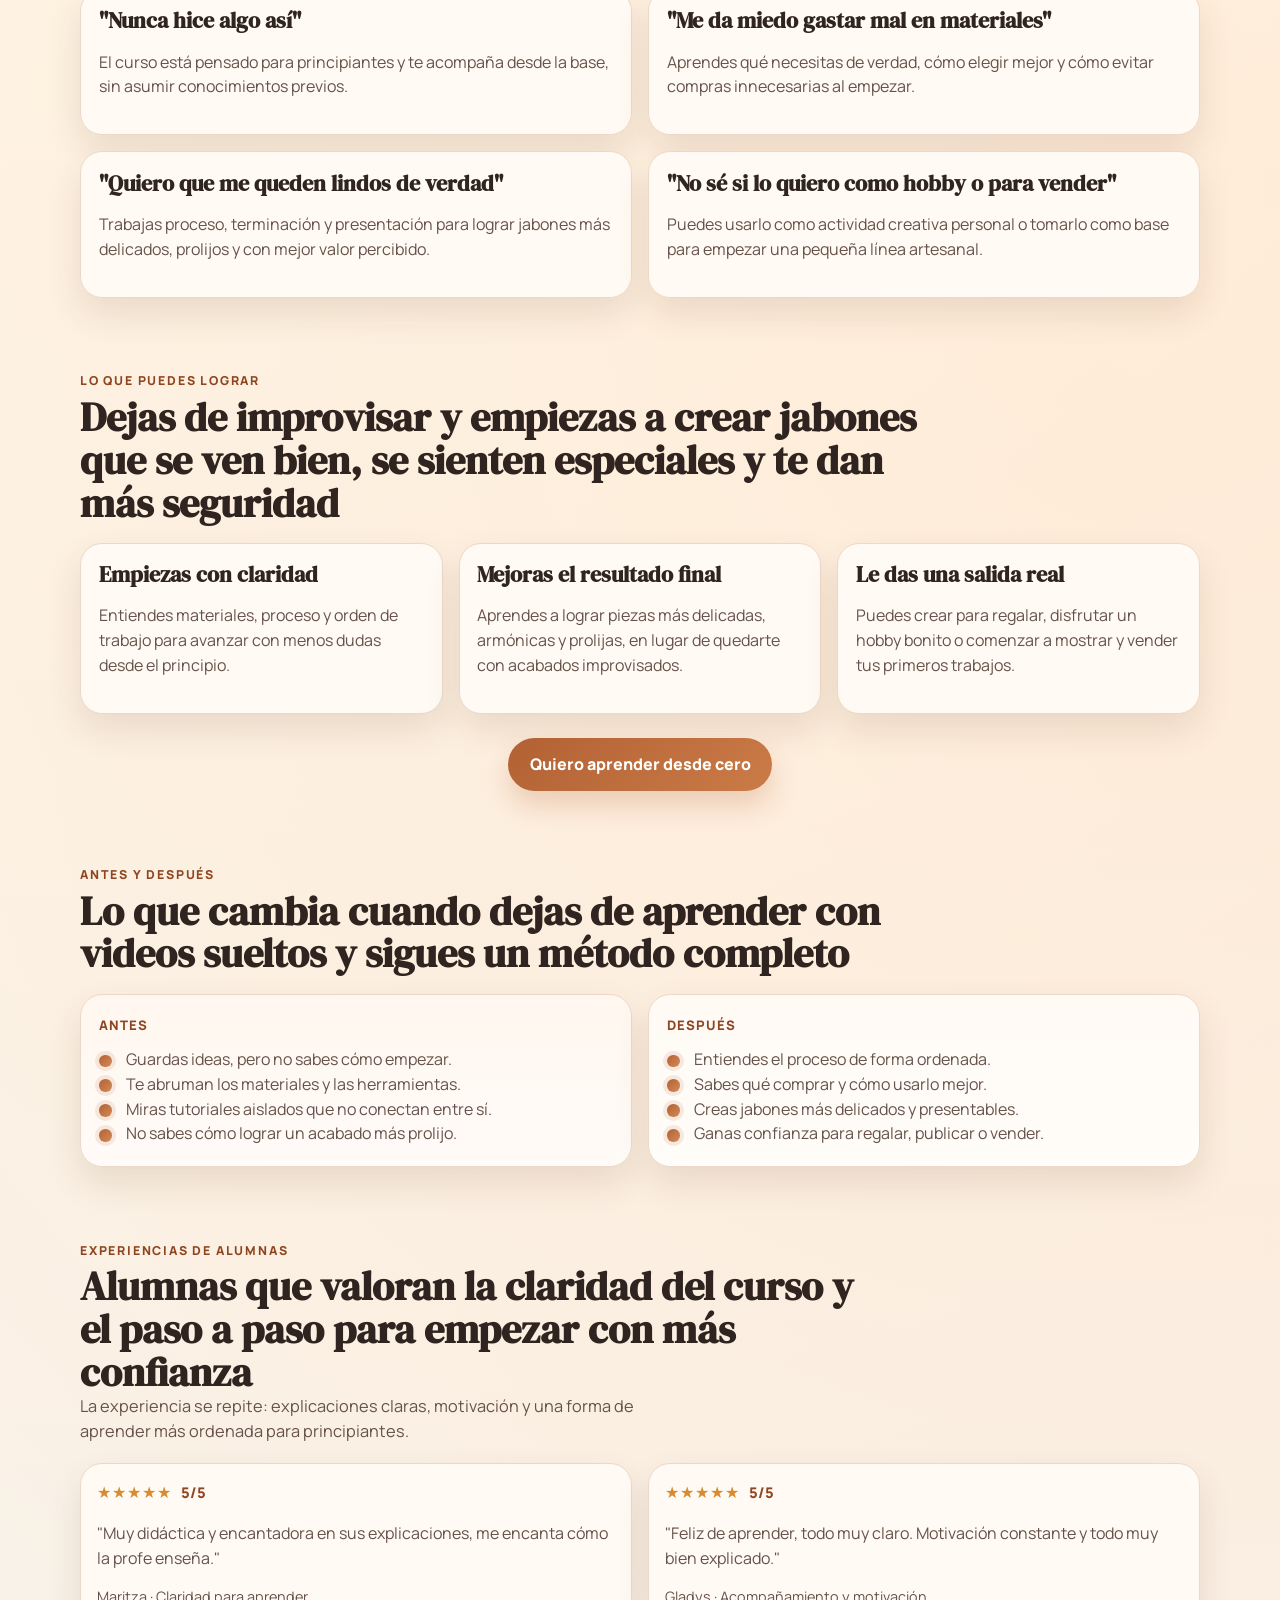
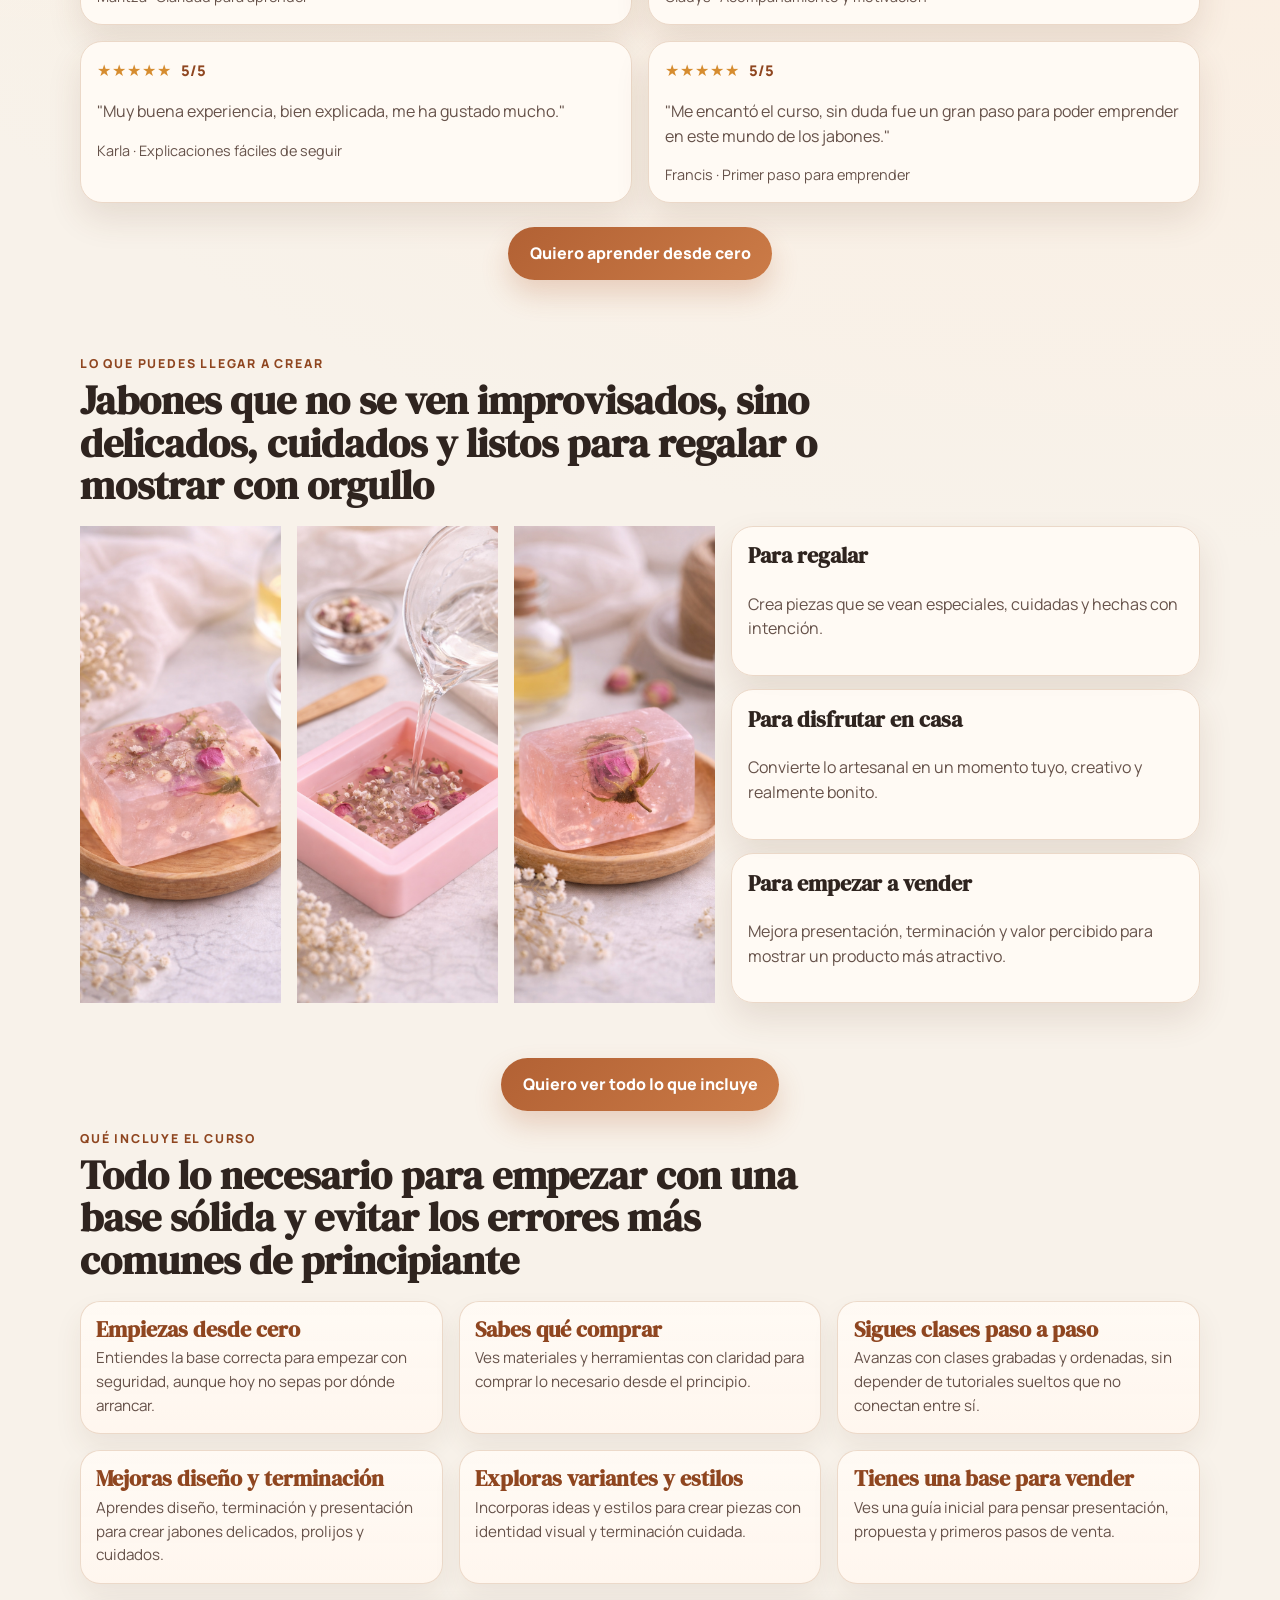
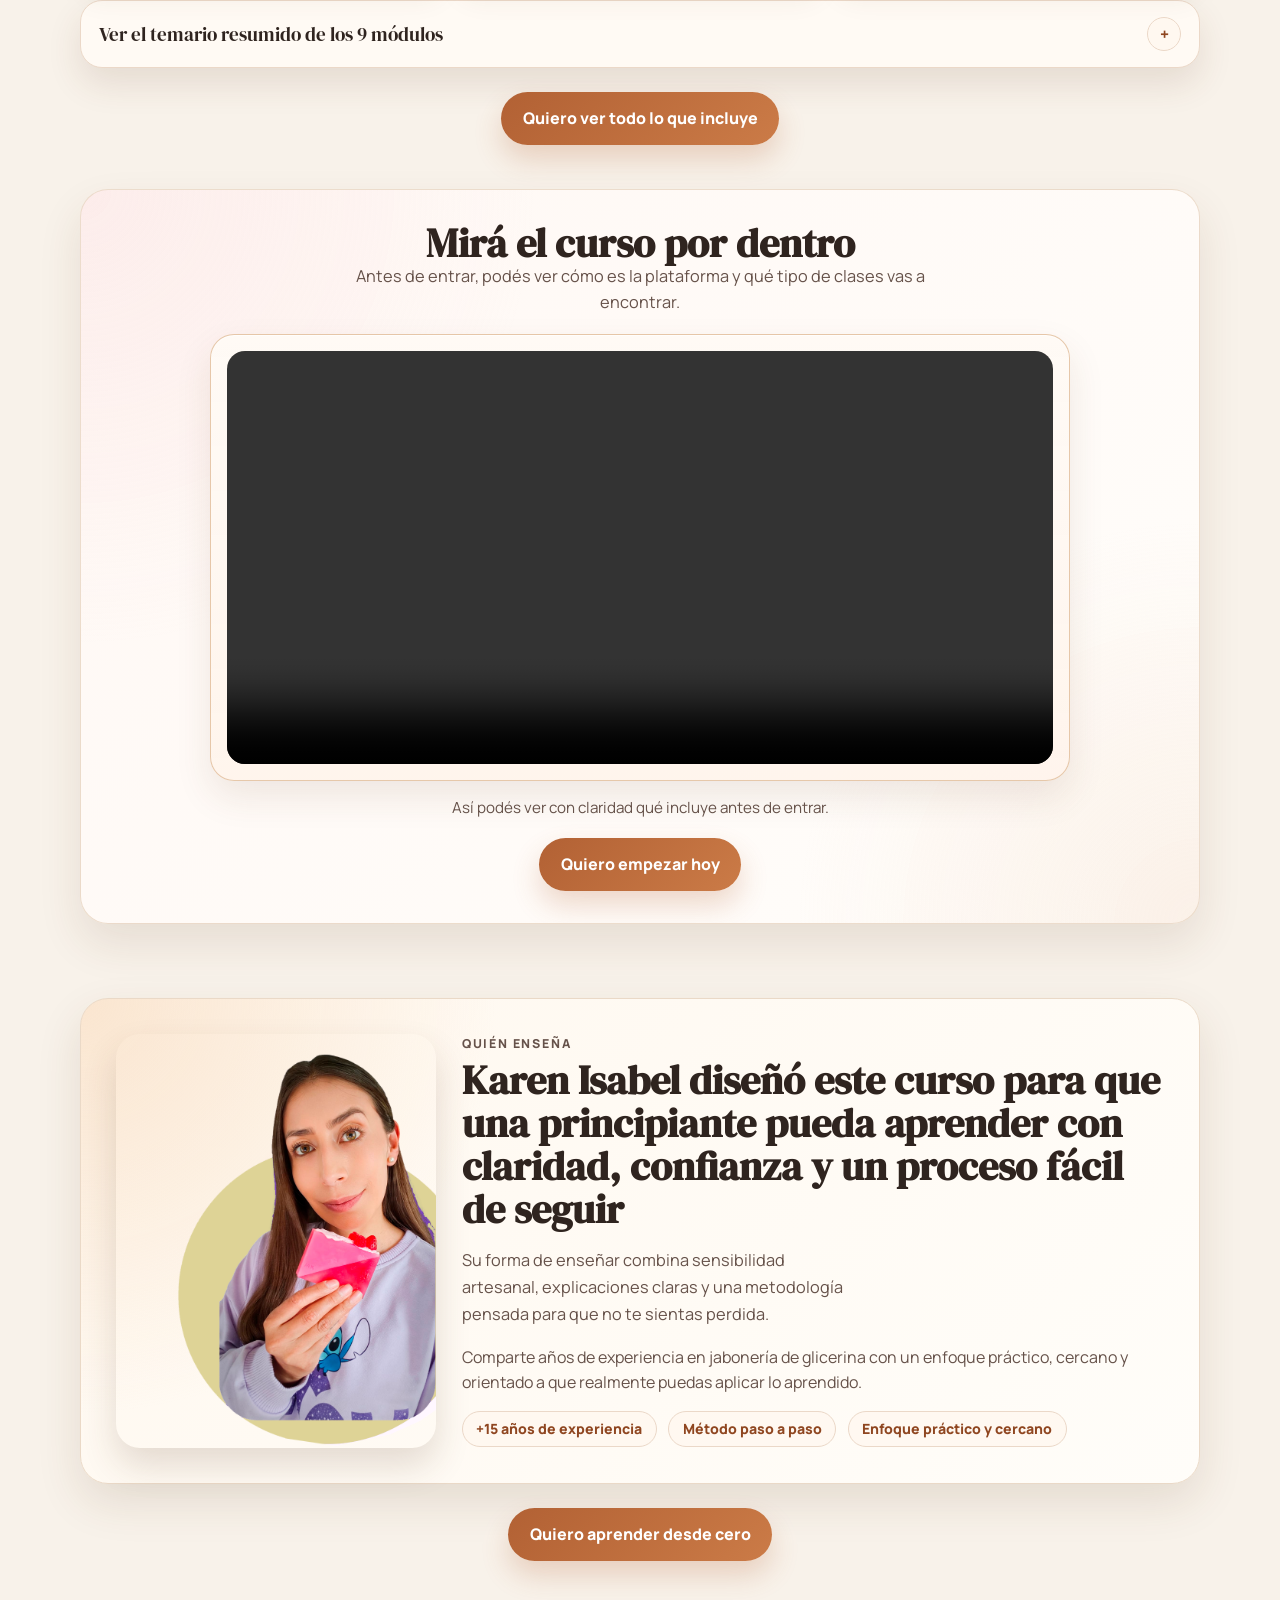
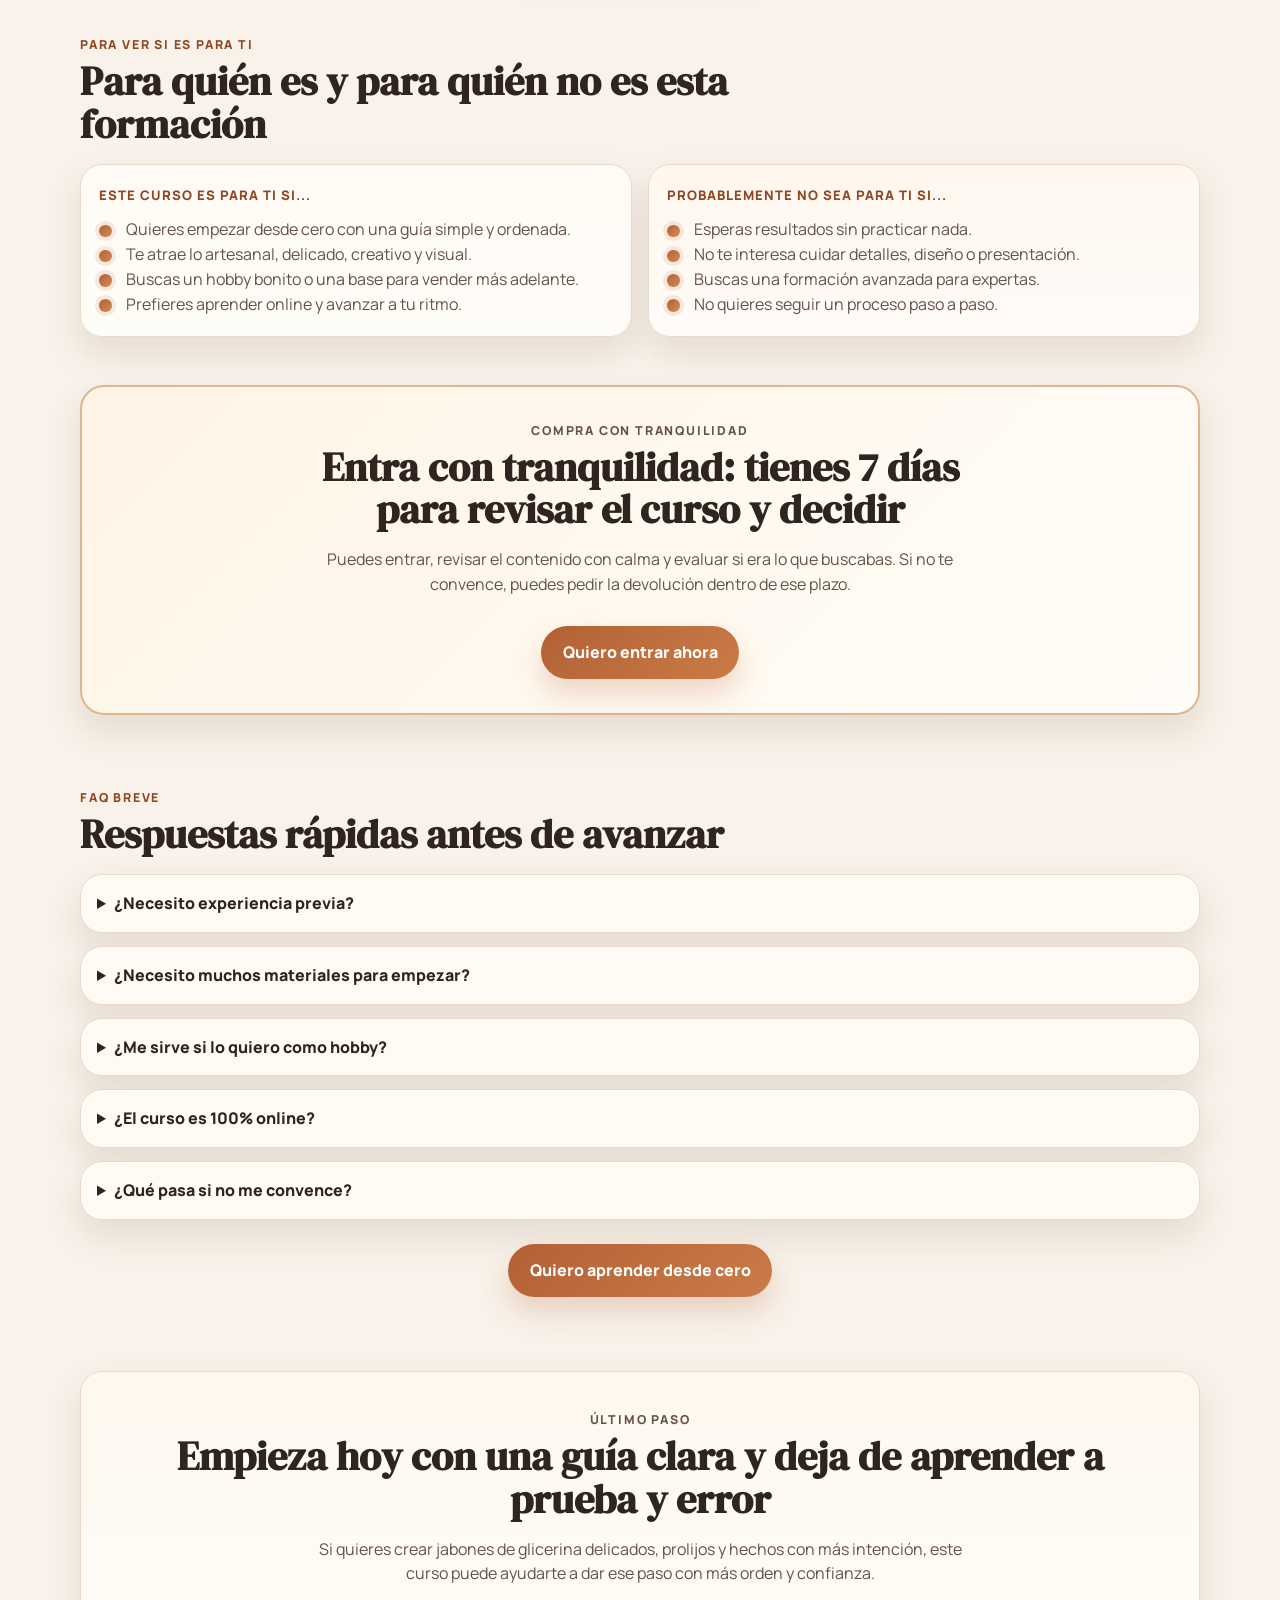
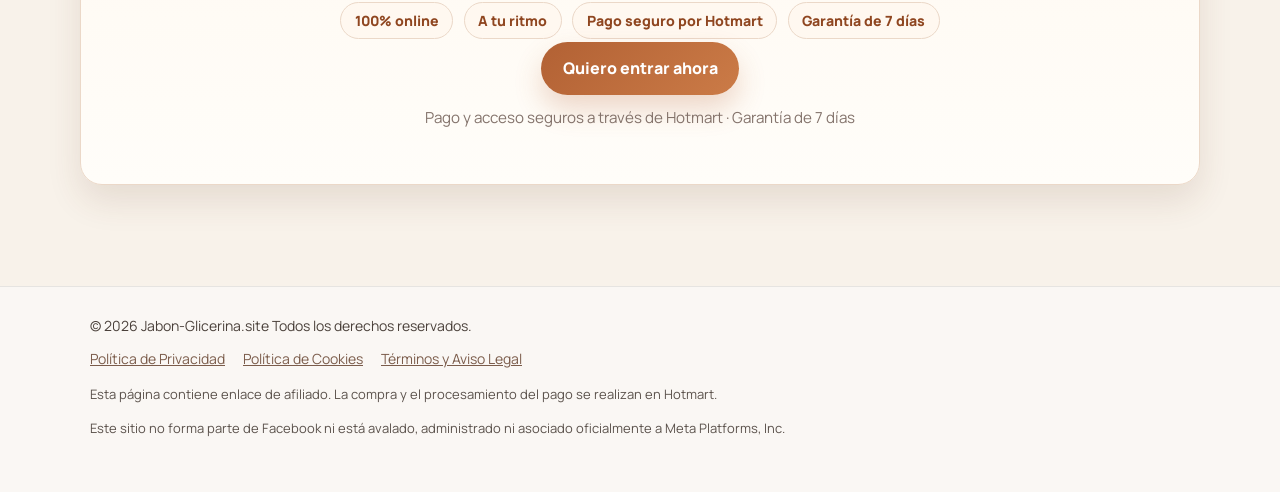
==== commit e3cfce2c: "refine section kickers copy" ====
--- a/index.html
+++ b/index.html
@@ -180,7 +180,7 @@
 
       <section class="section objections" aria-labelledby="objeciones-title">
         <div class="section-title section-title-tight">
-          <p class="kicker">Objeciones comunes</p>
+          <p class="kicker">Si hoy tienes dudas, esto te puede ayudar</p>
           <h2 id="objeciones-title">Si te gusta la idea pero sientes que no sabes por dónde empezar, este curso te evita avanzar a prueba y error</h2>
         </div>
 
@@ -207,7 +207,7 @@
 
       <section id="resultado" class="benefits section">
         <div class="section-title section-title-tight">
-          <p class="kicker">Transformación</p>
+          <p class="kicker">Lo que puedes lograr</p>
           <h2>Dejas de improvisar y empiezas a crear jabones que se ven bien, se sienten especiales y te dan más seguridad</h2>
         </div>
 
@@ -274,7 +274,7 @@
 
       <section id="testimonios" class="testimonials section">
         <div class="section-title">
-          <p class="kicker">Prueba social</p>
+          <p class="kicker">Experiencias de alumnas</p>
           <h2>Alumnas que valoran la claridad del curso y el paso a paso para empezar con más confianza</h2>
           <p class="lead">La experiencia se repite: explicaciones claras, motivación y una forma de aprender más ordenada para principiantes.</p>
         </div>
@@ -525,7 +525,7 @@
 
       <section class="section audience" aria-labelledby="audiencia-title">
         <div class="section-title">
-          <p class="kicker">Encaje del curso</p>
+          <p class="kicker">Para ver si es para ti</p>
           <h2 id="audiencia-title">Para quién es y para quién no es esta formación</h2>
         </div>
 
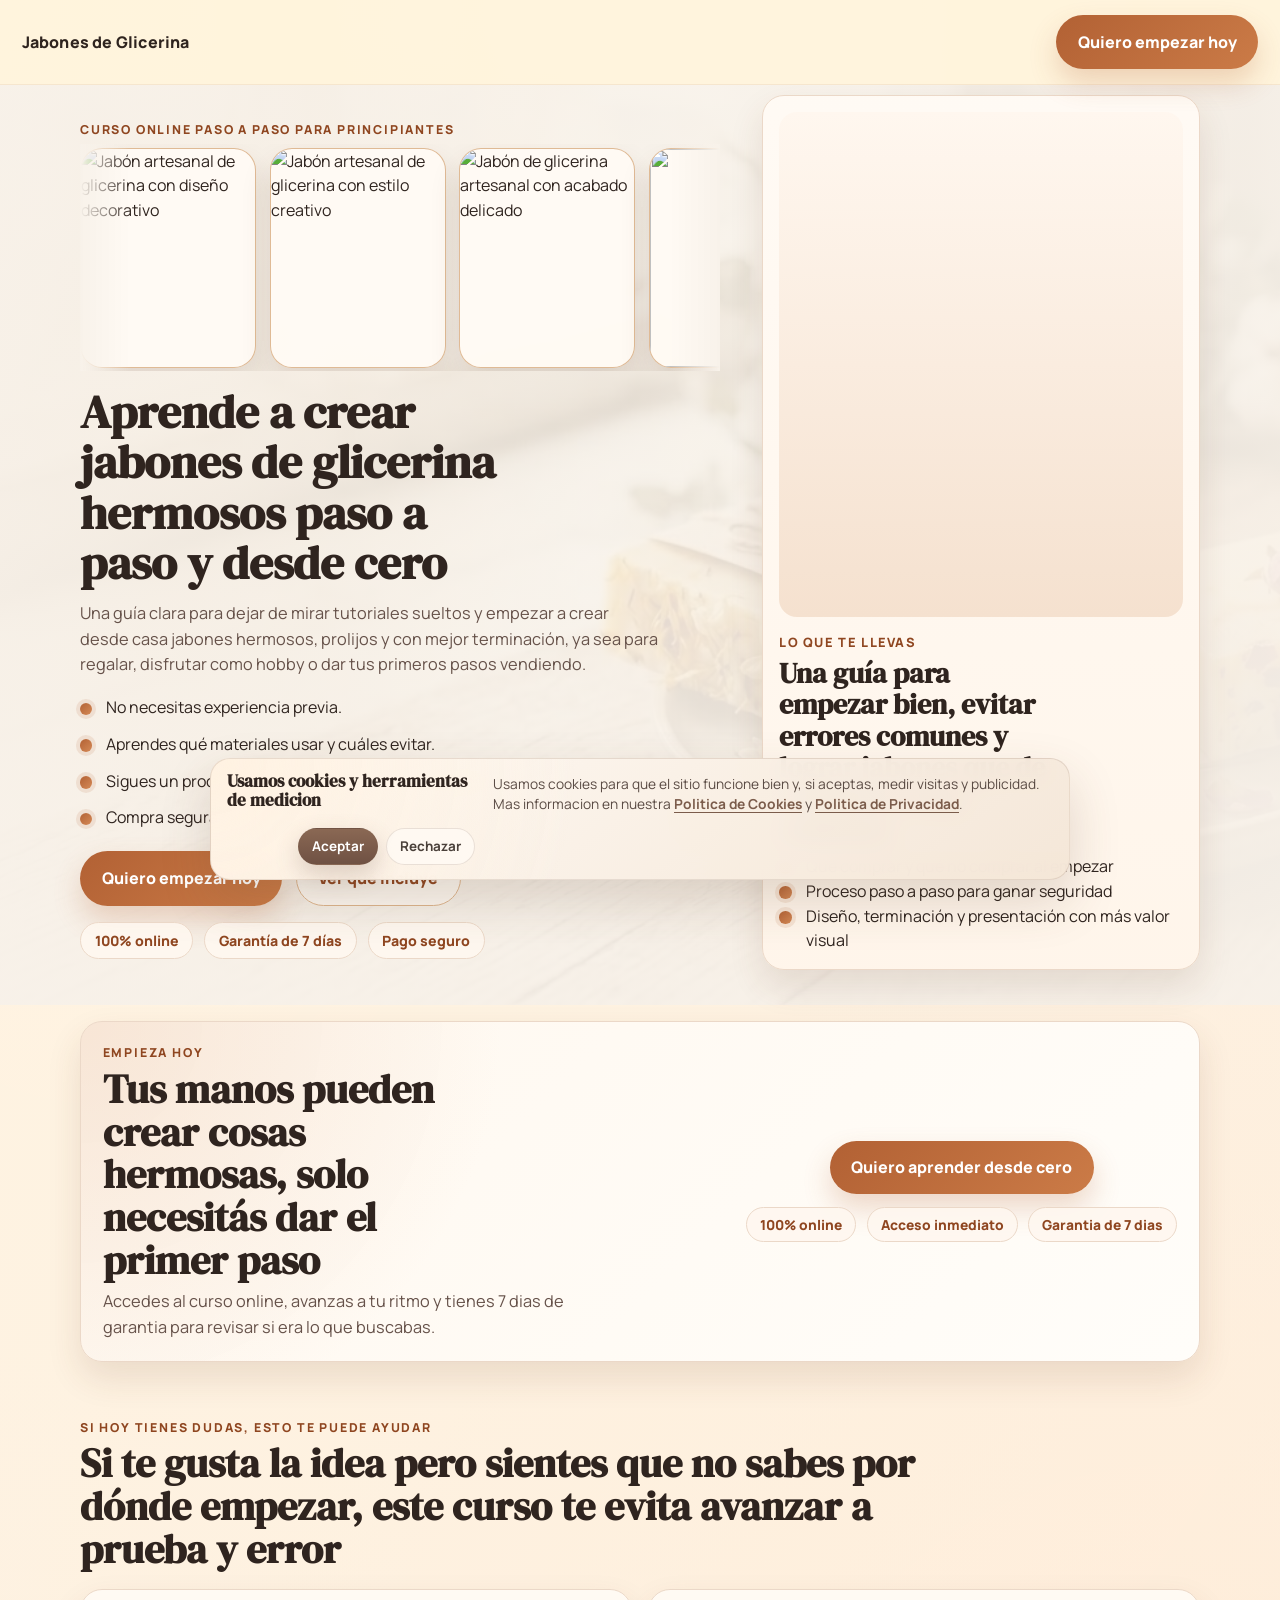
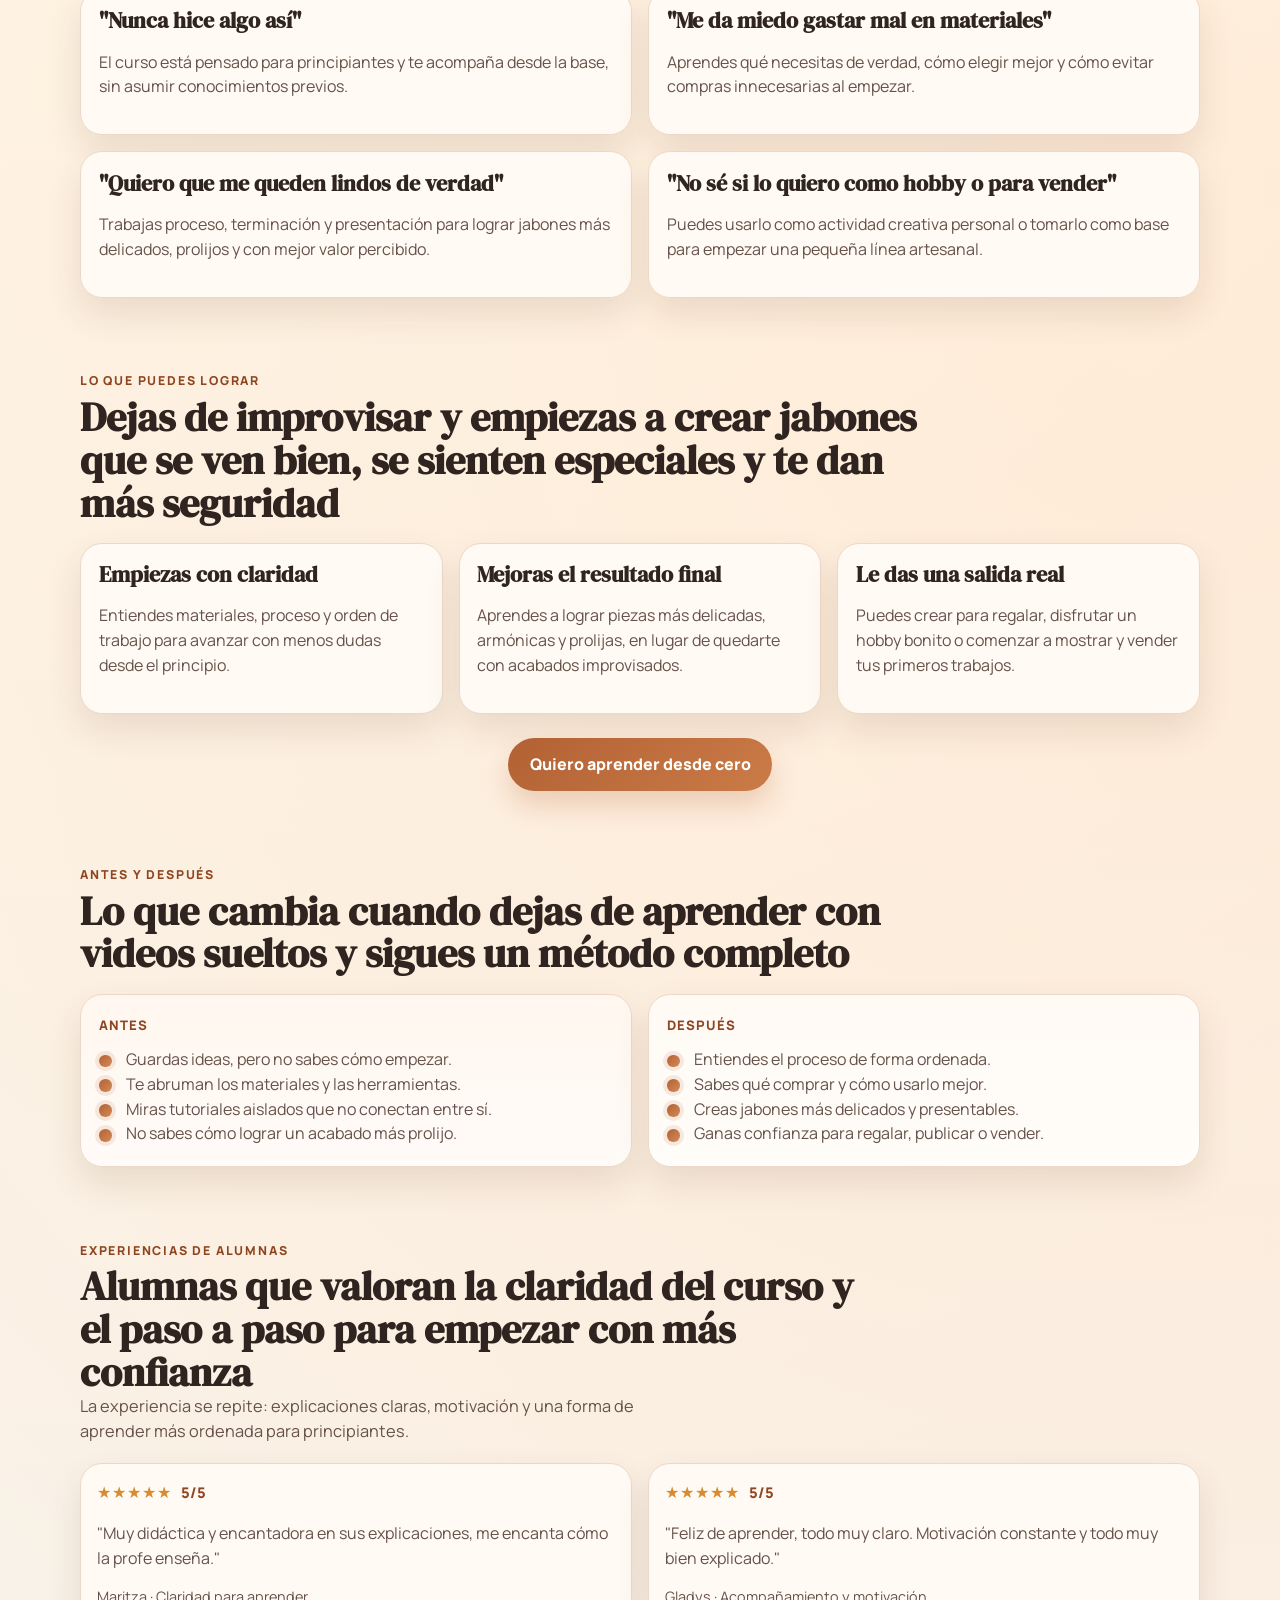
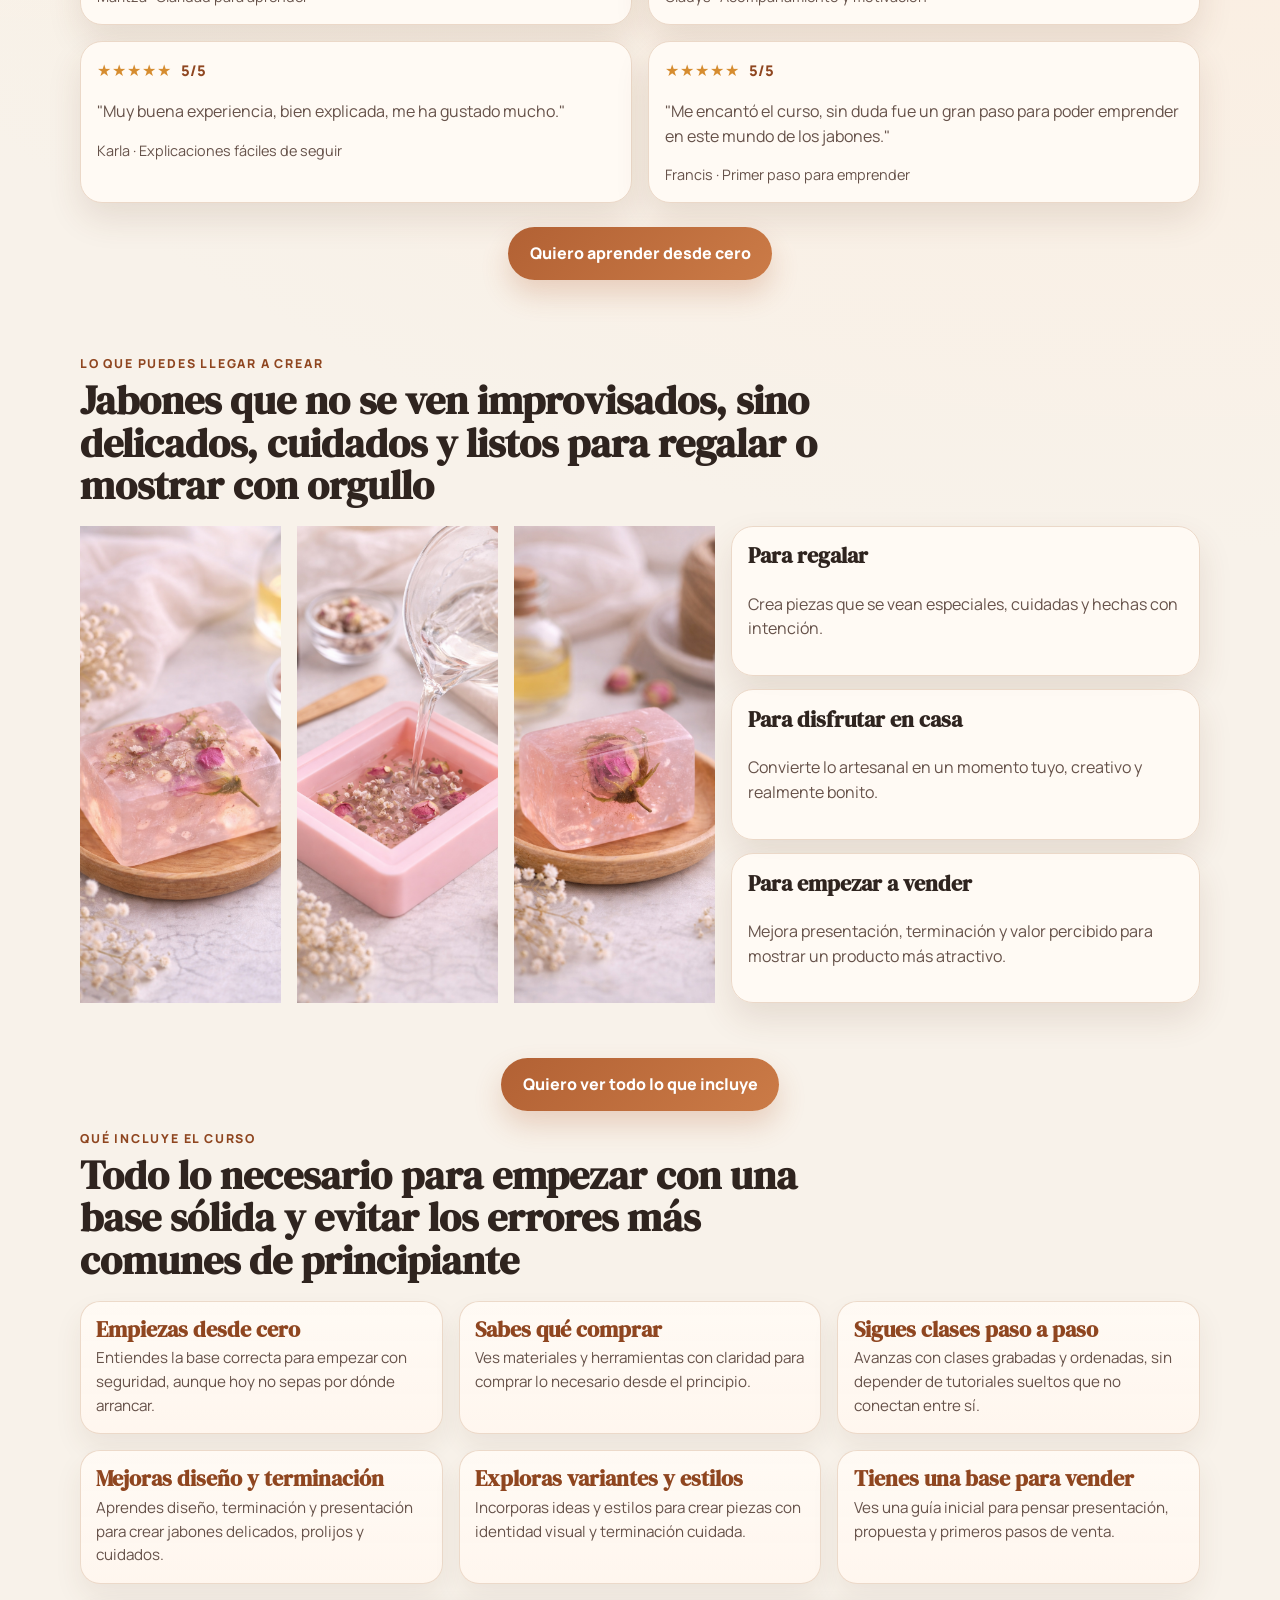
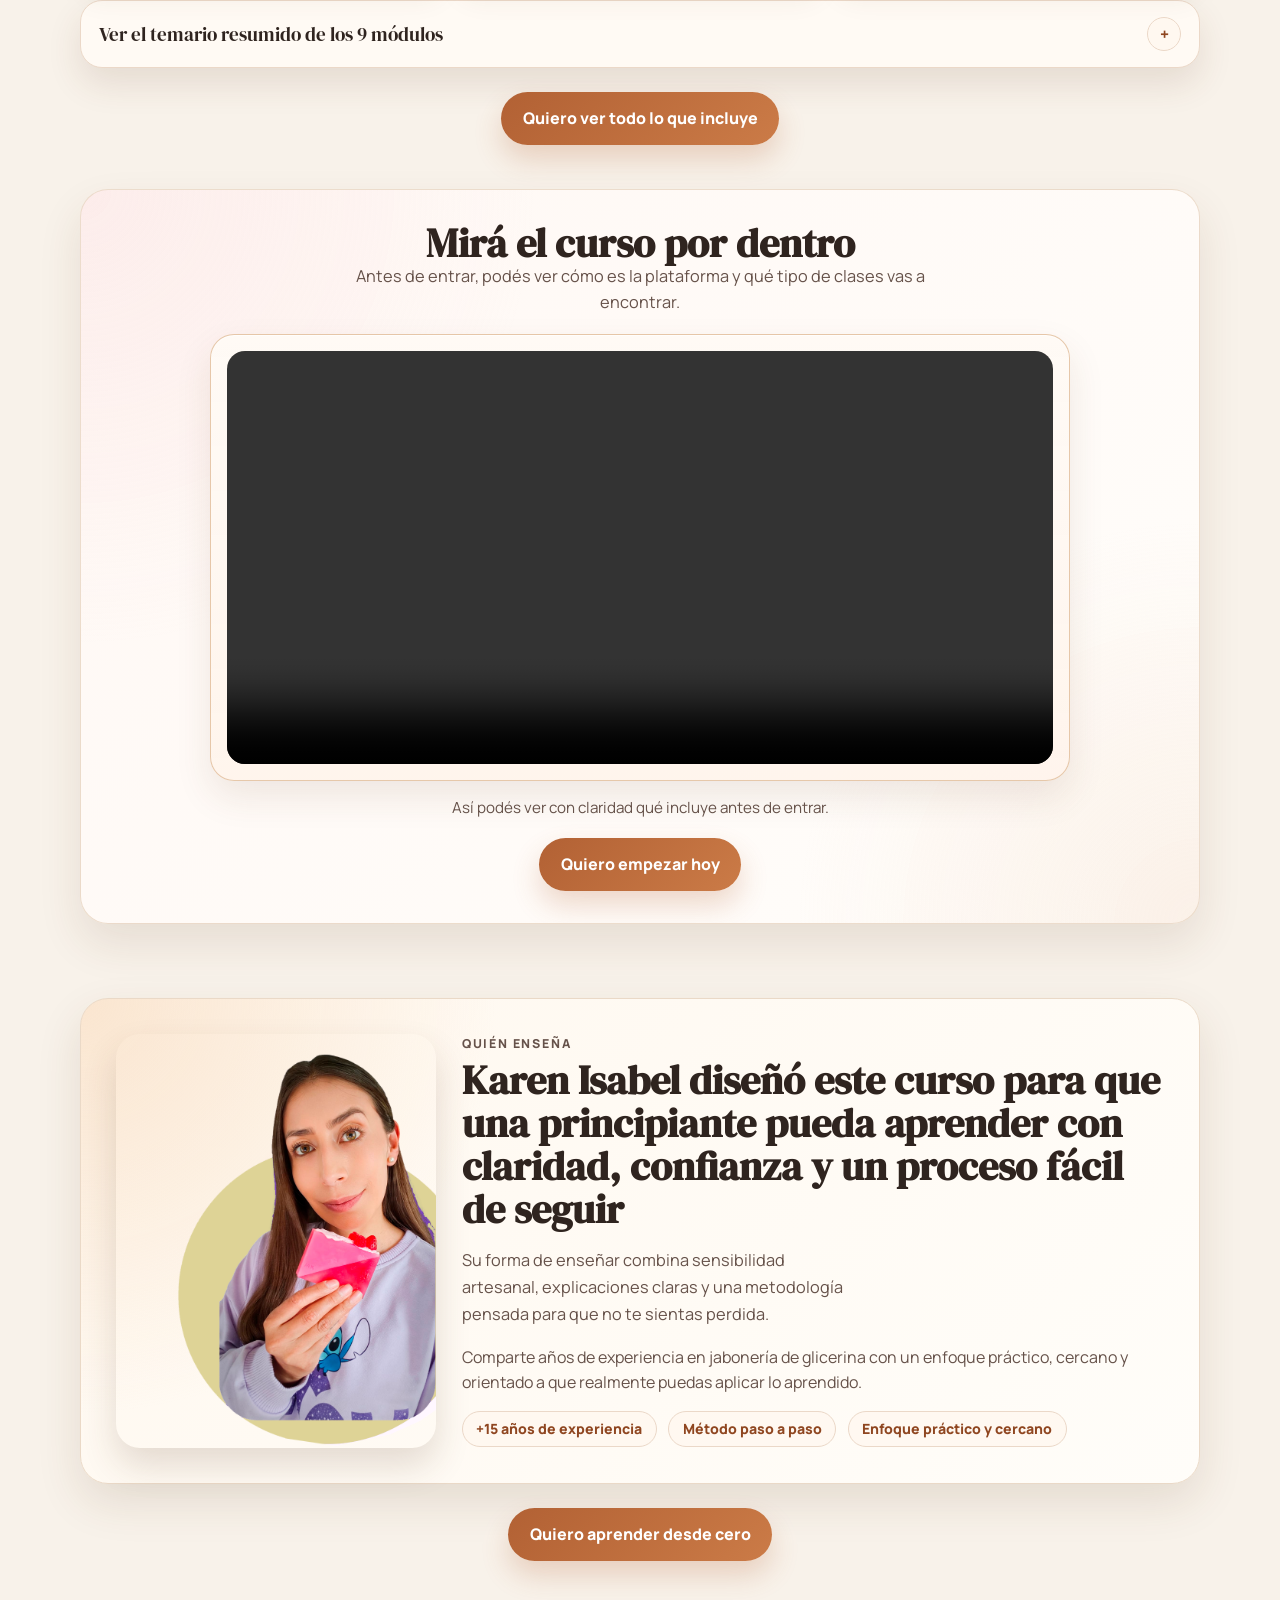
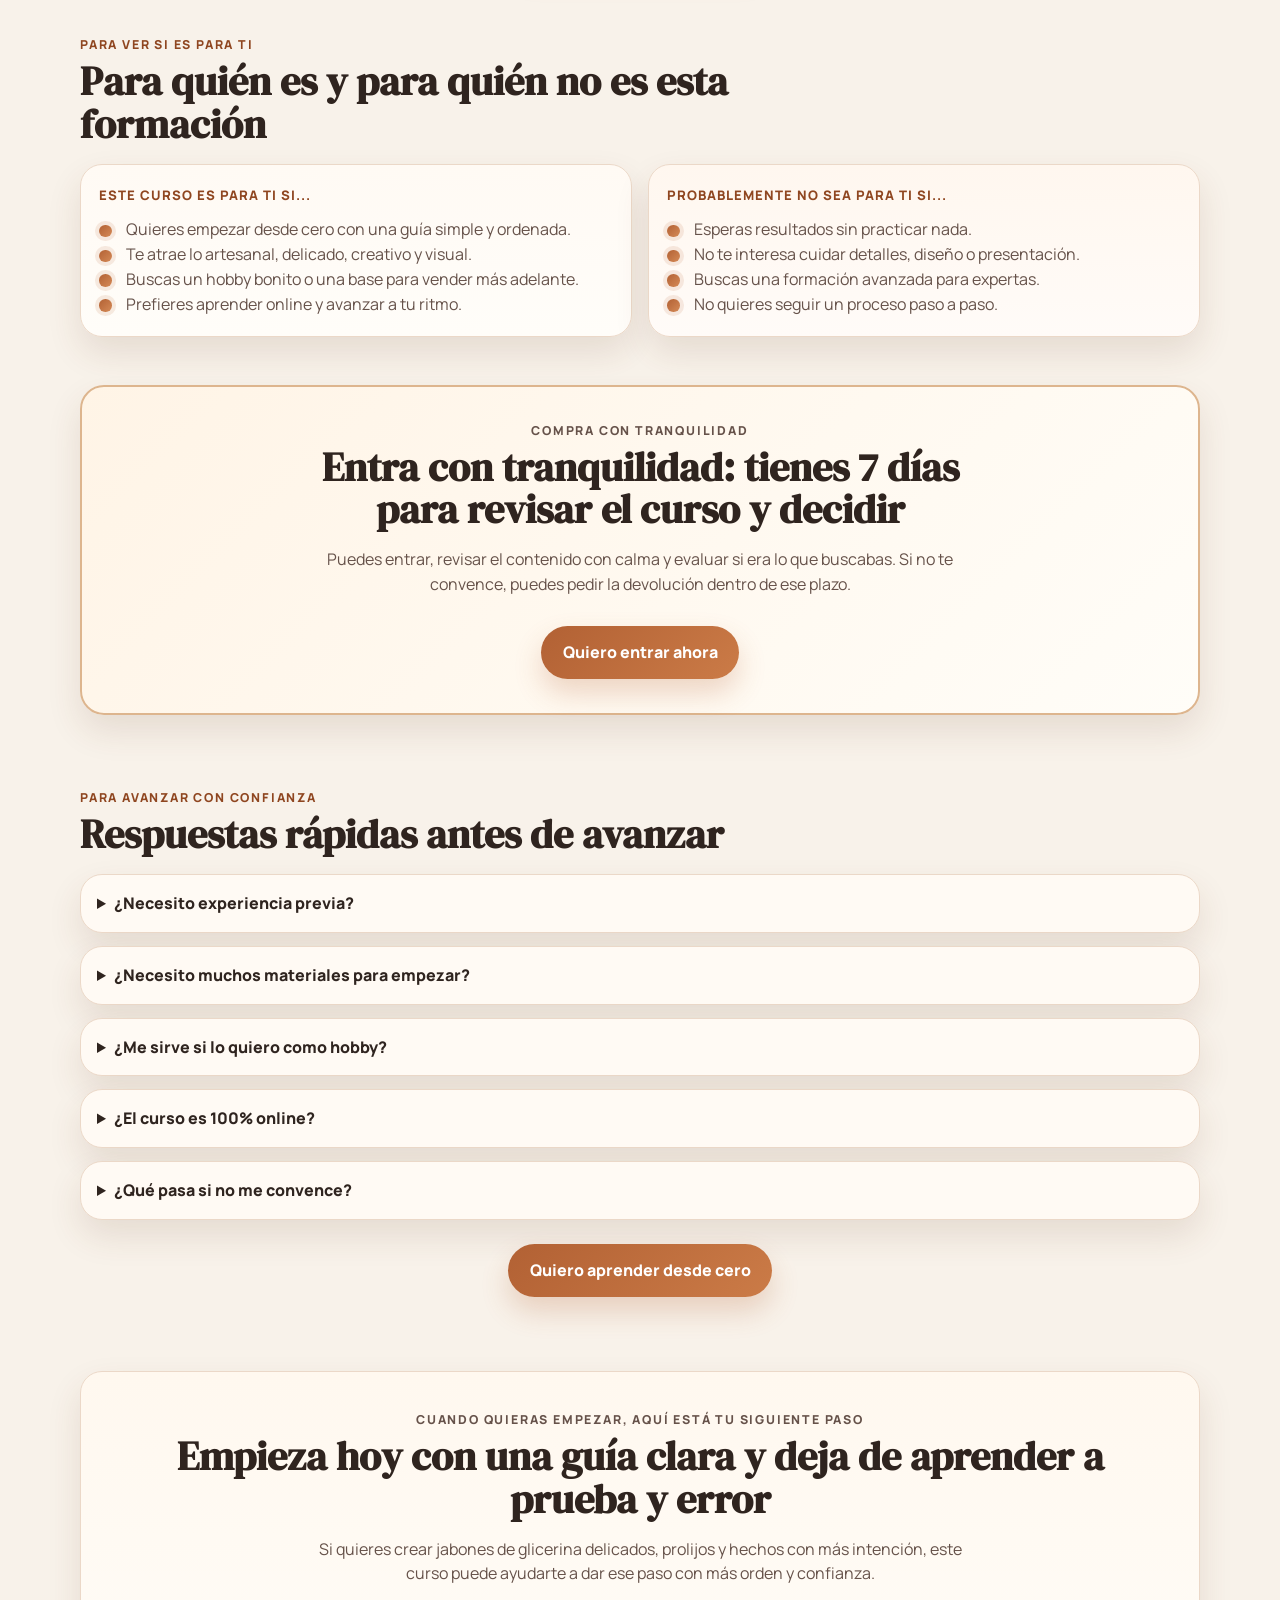
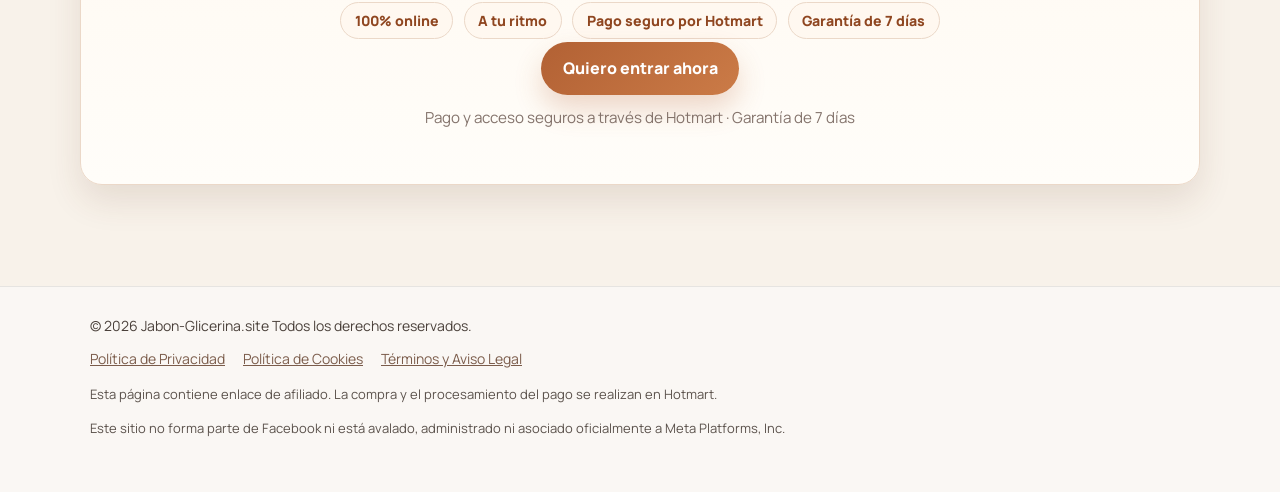
==== commit ee0cc560: "refine faq and offer kickers" ====
--- a/index.html
+++ b/index.html
@@ -574,7 +574,7 @@
 
       <section class="faq section">
         <div class="section-title">
-          <p class="kicker">FAQ breve</p>
+          <p class="kicker">Para avanzar con confianza</p>
           <h2>Respuestas rápidas antes de avanzar</h2>
         </div>
 
@@ -620,7 +620,7 @@
 
       <section class="offer section">
         <div class="offer-box">
-          <p class="kicker">Último paso</p>
+          <p class="kicker">Cuando quieras empezar, aquí está tu siguiente paso</p>
           <h2>Empieza hoy con una guía clara y deja de aprender a prueba y error</h2>
           <p>
             Si quieres crear jabones de glicerina delicados, prolijos y hechos con más intención, este curso puede ayudarte a dar ese paso con más orden y confianza.
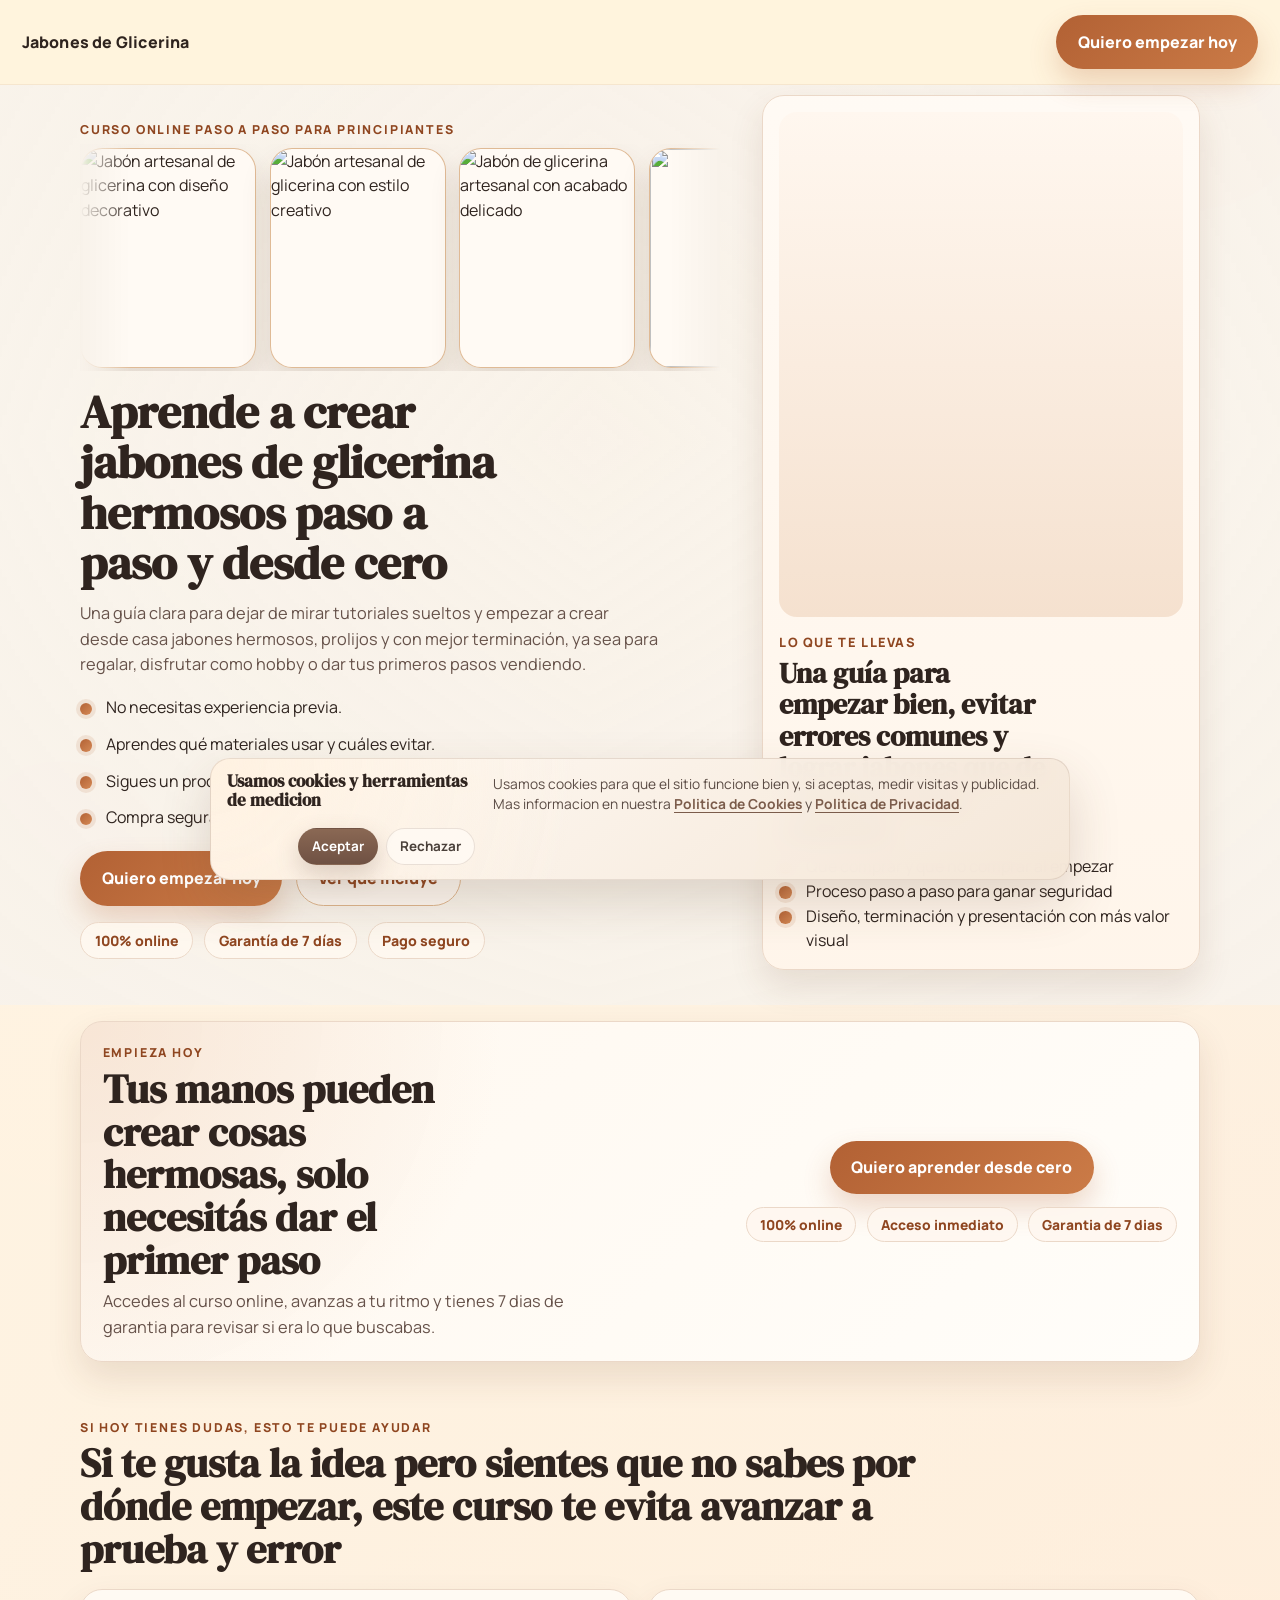
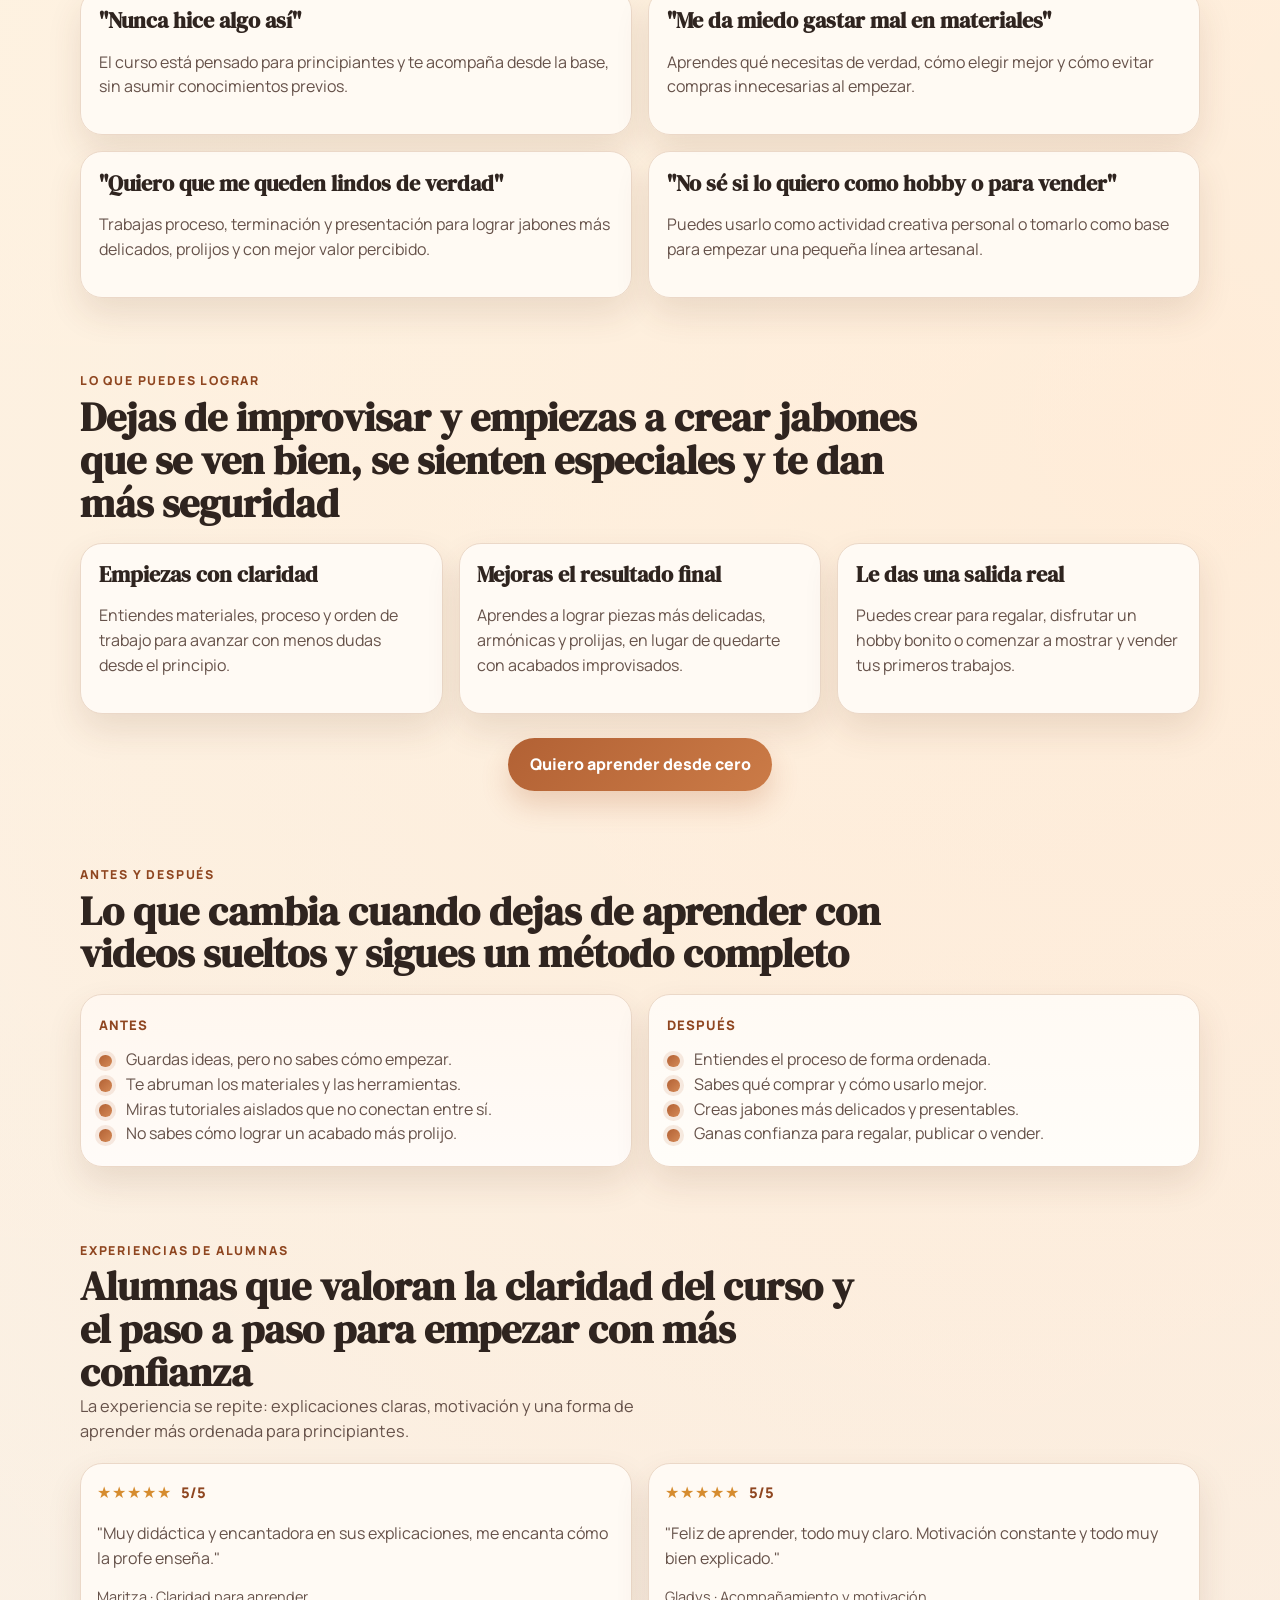
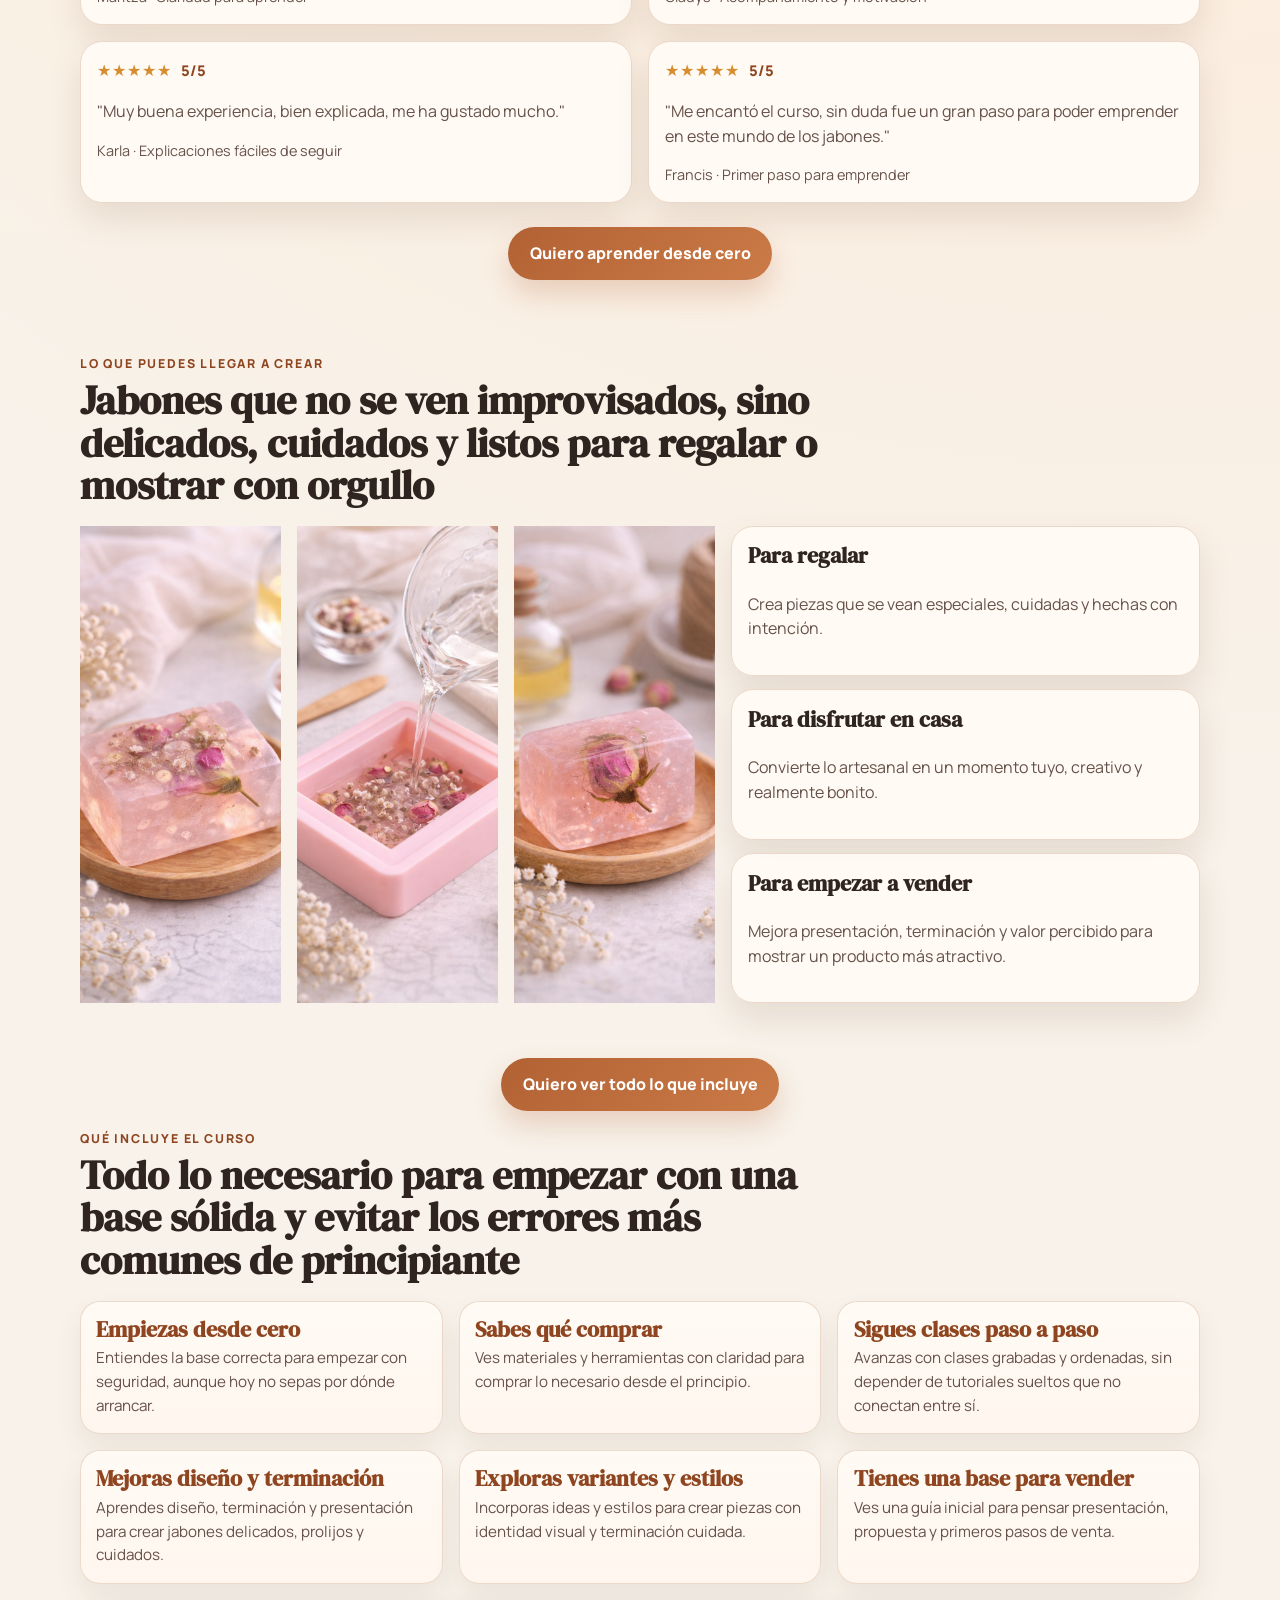
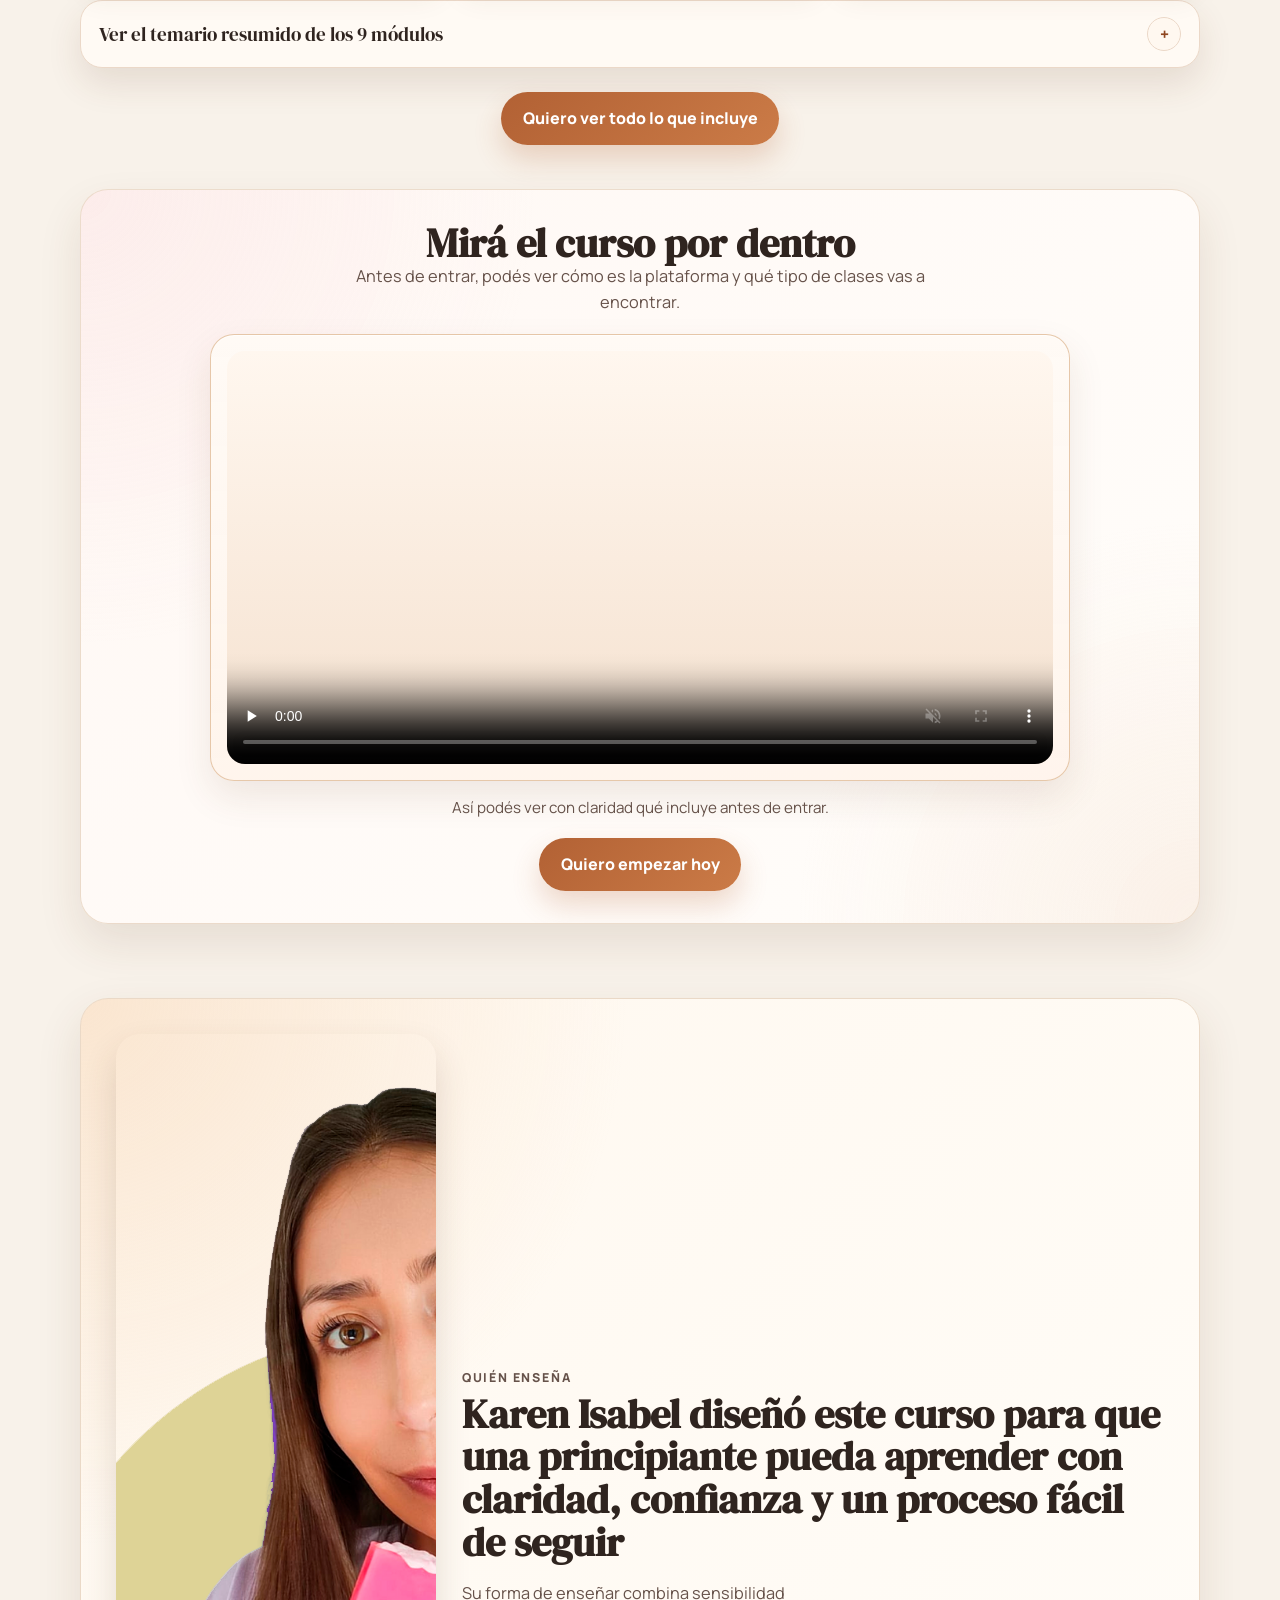
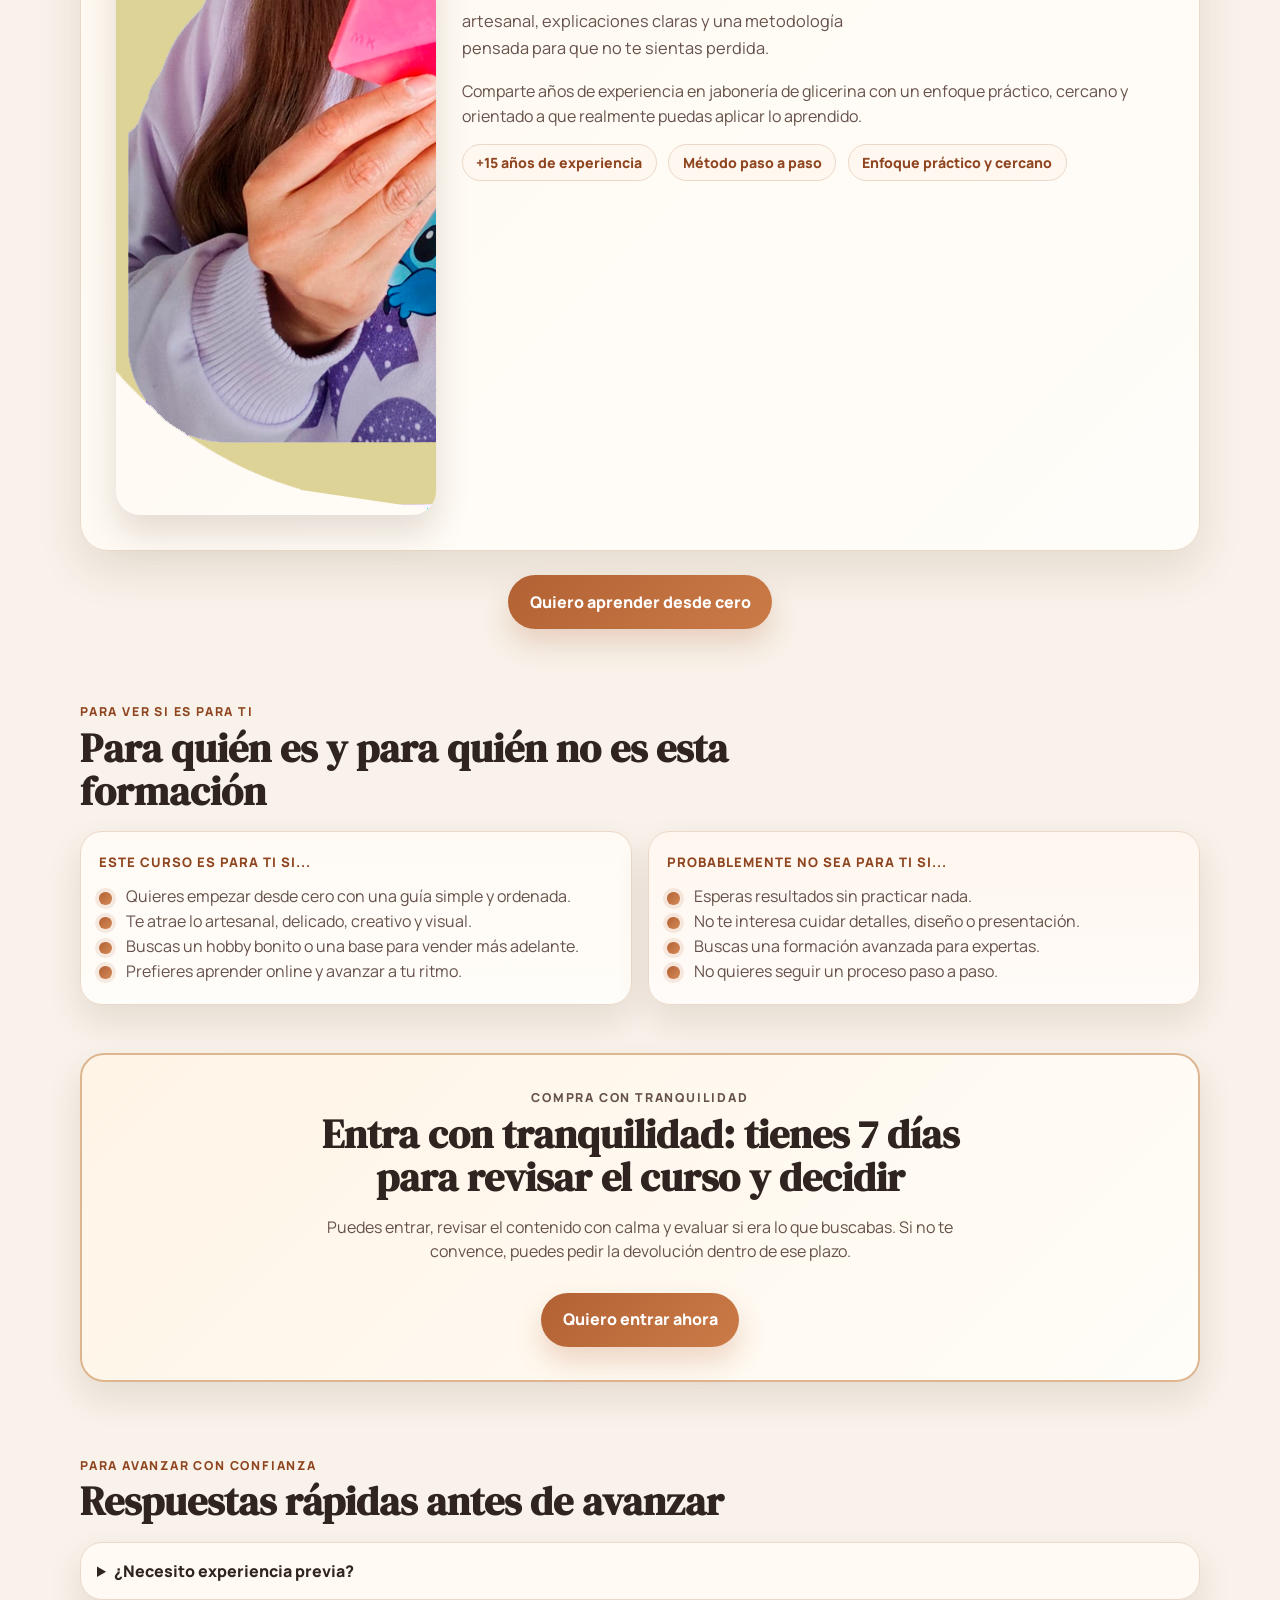
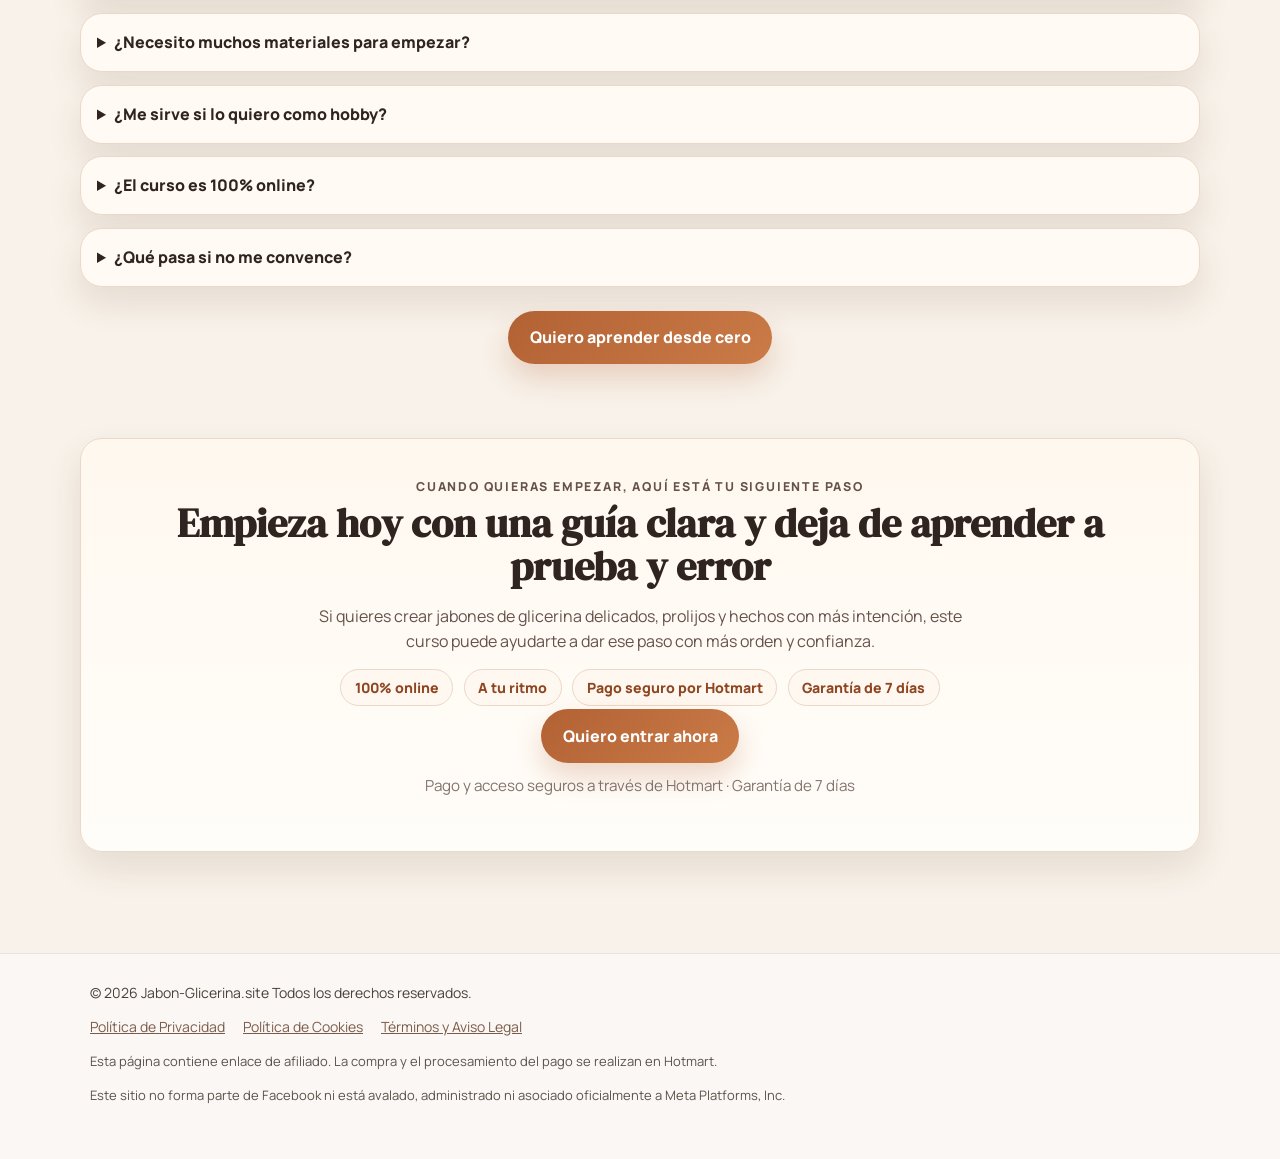
==== commit 17a3ce66: "perf: optimize hero media loading" ====
--- a/index.html
+++ b/index.html
@@ -32,6 +32,7 @@
     <link rel="apple-touch-icon" href="./img/favicon.png" />
     <link rel="preconnect" href="https://fonts.googleapis.com" />
     <link rel="preconnect" href="https://fonts.gstatic.com" crossorigin />
+    <link rel="preconnect" href="https://res.cloudinary.com" crossorigin />
     <link
       href="https://fonts.googleapis.com/css2?family=DM+Serif+Display:ital@0;1&family=Manrope:wght@400;500;700;800&display=swap"
       rel="stylesheet"
@@ -69,22 +70,67 @@
           <div class="hero-carousel" aria-label="Muestra visual de jabones de glicerina del curso">
             <div class="hero-carousel-track">
               <figure class="hero-carousel-card">
-                <img src="https://res.cloudinary.com/dlppjyxmb/image/upload/v1774066206/jabon0_wjgqyu.jpg" alt="Jabón artesanal de glicerina con diseño decorativo" />
+                <img
+                  src="https://res.cloudinary.com/dlppjyxmb/image/upload/f_auto,q_auto,w_352,h_440,c_fill/v1774066206/jabon0_wjgqyu.jpg"
+                  alt="Jabón artesanal de glicerina con diseño decorativo"
+                  width="352"
+                  height="440"
+                  fetchpriority="high"
+                  decoding="async"
+                />
               </figure>
               <figure class="hero-carousel-card">
-                <img src="https://res.cloudinary.com/dlppjyxmb/image/upload/v1774066206/jabon2_lw4seg.jpg" alt="Jabón artesanal de glicerina con estilo creativo" />
+                <img
+                  src="https://res.cloudinary.com/dlppjyxmb/image/upload/f_auto,q_auto,w_352,h_440,c_fill/v1774066206/jabon2_lw4seg.jpg"
+                  alt="Jabón artesanal de glicerina con estilo creativo"
+                  width="352"
+                  height="440"
+                  fetchpriority="high"
+                  decoding="async"
+                />
               </figure>
               <figure class="hero-carousel-card">
-                <img src="https://res.cloudinary.com/dlppjyxmb/image/upload/v1774066206/jabon1_szb3mm.jpg" alt="Jabón de glicerina artesanal con acabado delicado" />
+                <img
+                  src="https://res.cloudinary.com/dlppjyxmb/image/upload/f_auto,q_auto,w_352,h_440,c_fill/v1774066206/jabon1_szb3mm.jpg"
+                  alt="Jabón de glicerina artesanal con acabado delicado"
+                  width="352"
+                  height="440"
+                  fetchpriority="high"
+                  decoding="async"
+                />
               </figure>
               <figure class="hero-carousel-card" aria-hidden="true">
-                <img src="https://res.cloudinary.com/dlppjyxmb/image/upload/v1774066206/jabon0_wjgqyu.jpg" alt="" />
+                <img
+                  src="https://res.cloudinary.com/dlppjyxmb/image/upload/f_auto,q_auto,w_352,h_440,c_fill/v1774066206/jabon0_wjgqyu.jpg"
+                  alt=""
+                  width="352"
+                  height="440"
+                  loading="lazy"
+                  fetchpriority="low"
+                  decoding="async"
+                />
               </figure>
               <figure class="hero-carousel-card" aria-hidden="true">
-                <img src="https://res.cloudinary.com/dlppjyxmb/image/upload/v1774066206/jabon2_lw4seg.jpg" alt="" />
+                <img
+                  src="https://res.cloudinary.com/dlppjyxmb/image/upload/f_auto,q_auto,w_352,h_440,c_fill/v1774066206/jabon2_lw4seg.jpg"
+                  alt=""
+                  width="352"
+                  height="440"
+                  loading="lazy"
+                  fetchpriority="low"
+                  decoding="async"
+                />
               </figure>
               <figure class="hero-carousel-card" aria-hidden="true">
-                <img src="https://res.cloudinary.com/dlppjyxmb/image/upload/v1774066206/jabon1_szb3mm.jpg" alt="" />
+                <img
+                  src="https://res.cloudinary.com/dlppjyxmb/image/upload/f_auto,q_auto,w_352,h_440,c_fill/v1774066206/jabon1_szb3mm.jpg"
+                  alt=""
+                  width="352"
+                  height="440"
+                  loading="lazy"
+                  fetchpriority="low"
+                  decoding="async"
+                />
               </figure>
             </div>
           </div>
@@ -130,10 +176,11 @@
             muted
             loop
             playsinline
-            preload="auto"
+            preload="metadata"
+            poster="https://res.cloudinary.com/dlppjyxmb/image/upload/f_auto,q_auto,w_720,h_900,c_fill/v1774066206/jabon0_wjgqyu.jpg"
             aria-label="Video de muestra de jabones de glicerina artesanales"
           >
-            <source src="https://res.cloudinary.com/dlppjyxmb/video/upload/v1773724515/hero_rfhbeb.mp4" type="video/mp4" />
+            <source src="https://res.cloudinary.com/dlppjyxmb/video/upload/f_auto,q_auto,w_720/v1773724515/hero_rfhbeb.mp4" type="video/mp4" />
           </video>
           <div class="hero-card-content">
             <p class="hero-card-eyebrow">Lo que te llevas</p>
@@ -340,15 +387,15 @@
         <div class="gallery-layout">
           <div class="gallery-grid">
             <figure class="gallery-card gallery-card-j1">
-              <img src="./img/J1.jpg" alt="Jabón artesanal de glicerina con diseño decorativo" />
+              <img src="./img/J1.jpg" alt="Jabón artesanal de glicerina con diseño decorativo" width="1024" height="1536" loading="lazy" decoding="async" />
             </figure>
 
             <figure class="gallery-card">
-              <img src="./img/J2.jpg" alt="Jabón de glicerina artesanal con acabado delicado" />
+              <img src="./img/J2.jpg" alt="Jabón de glicerina artesanal con acabado delicado" width="1024" height="1536" loading="lazy" decoding="async" />
             </figure>
 
             <figure class="gallery-card">
-              <img src="./img/J3.jpg" alt="Jabón artesanal de glicerina con estilo creativo" />
+              <img src="./img/J3.jpg" alt="Jabón artesanal de glicerina con estilo creativo" width="1024" height="1536" loading="lazy" decoding="async" />
             </figure>
           </div>
 
@@ -459,15 +506,14 @@
           <div class="course-preview-media">
             <video
               class="course-preview-video"
-              autoplay
               controls
               muted
-              loop
               playsinline
-              preload="metadata"
+              preload="none"
+              poster="https://res.cloudinary.com/dlppjyxmb/image/upload/f_auto,q_auto,w_1280/v1774066206/jabon2_lw4seg.jpg"
               aria-label="Vista previa del curso por dentro y de la plataforma de acceso"
             >
-              <source src="https://res.cloudinary.com/dlppjyxmb/video/upload/v1774069724/original_qe3uta.mp4" type="video/mp4" />
+              <source src="https://res.cloudinary.com/dlppjyxmb/video/upload/f_auto,q_auto,w_1280/v1774069724/original_qe3uta.mp4" type="video/mp4" />
             </video>
           </div>
 
@@ -490,7 +536,7 @@
       <section class="section creator-section" aria-label="Creadora del curso">
         <div class="creator-card">
           <div class="creator-photo-wrap">
-            <img class="creator-photo" src="./img/2.png" alt="Karen Isabel, creadora del curso" />
+            <img class="creator-photo" src="./img/2.png" alt="Karen Isabel, creadora del curso" width="836" height="1081" loading="lazy" decoding="async" />
           </div>
 
           <div class="creator-copy">
--- a/styles.css
+++ b/styles.css
@@ -73,7 +73,7 @@
   background:
     linear-gradient(180deg, rgba(248, 242, 234, 0.9) 0%, rgba(248, 242, 234, 0.82) 44%, rgba(248, 242, 234, 0.95) 100%),
     linear-gradient(90deg, rgba(255, 250, 244, 0.7) 0%, rgba(255, 250, 244, 0.18) 46%, rgba(255, 250, 244, 0.7) 100%),
-    url("./img/background.jpg");
+    url("https://res.cloudinary.com/dlppjyxmb/image/upload/v1774072516/background_jbeavi.jpg");
   background-position: center top;
   background-size: cover;
   background-repeat: no-repeat;
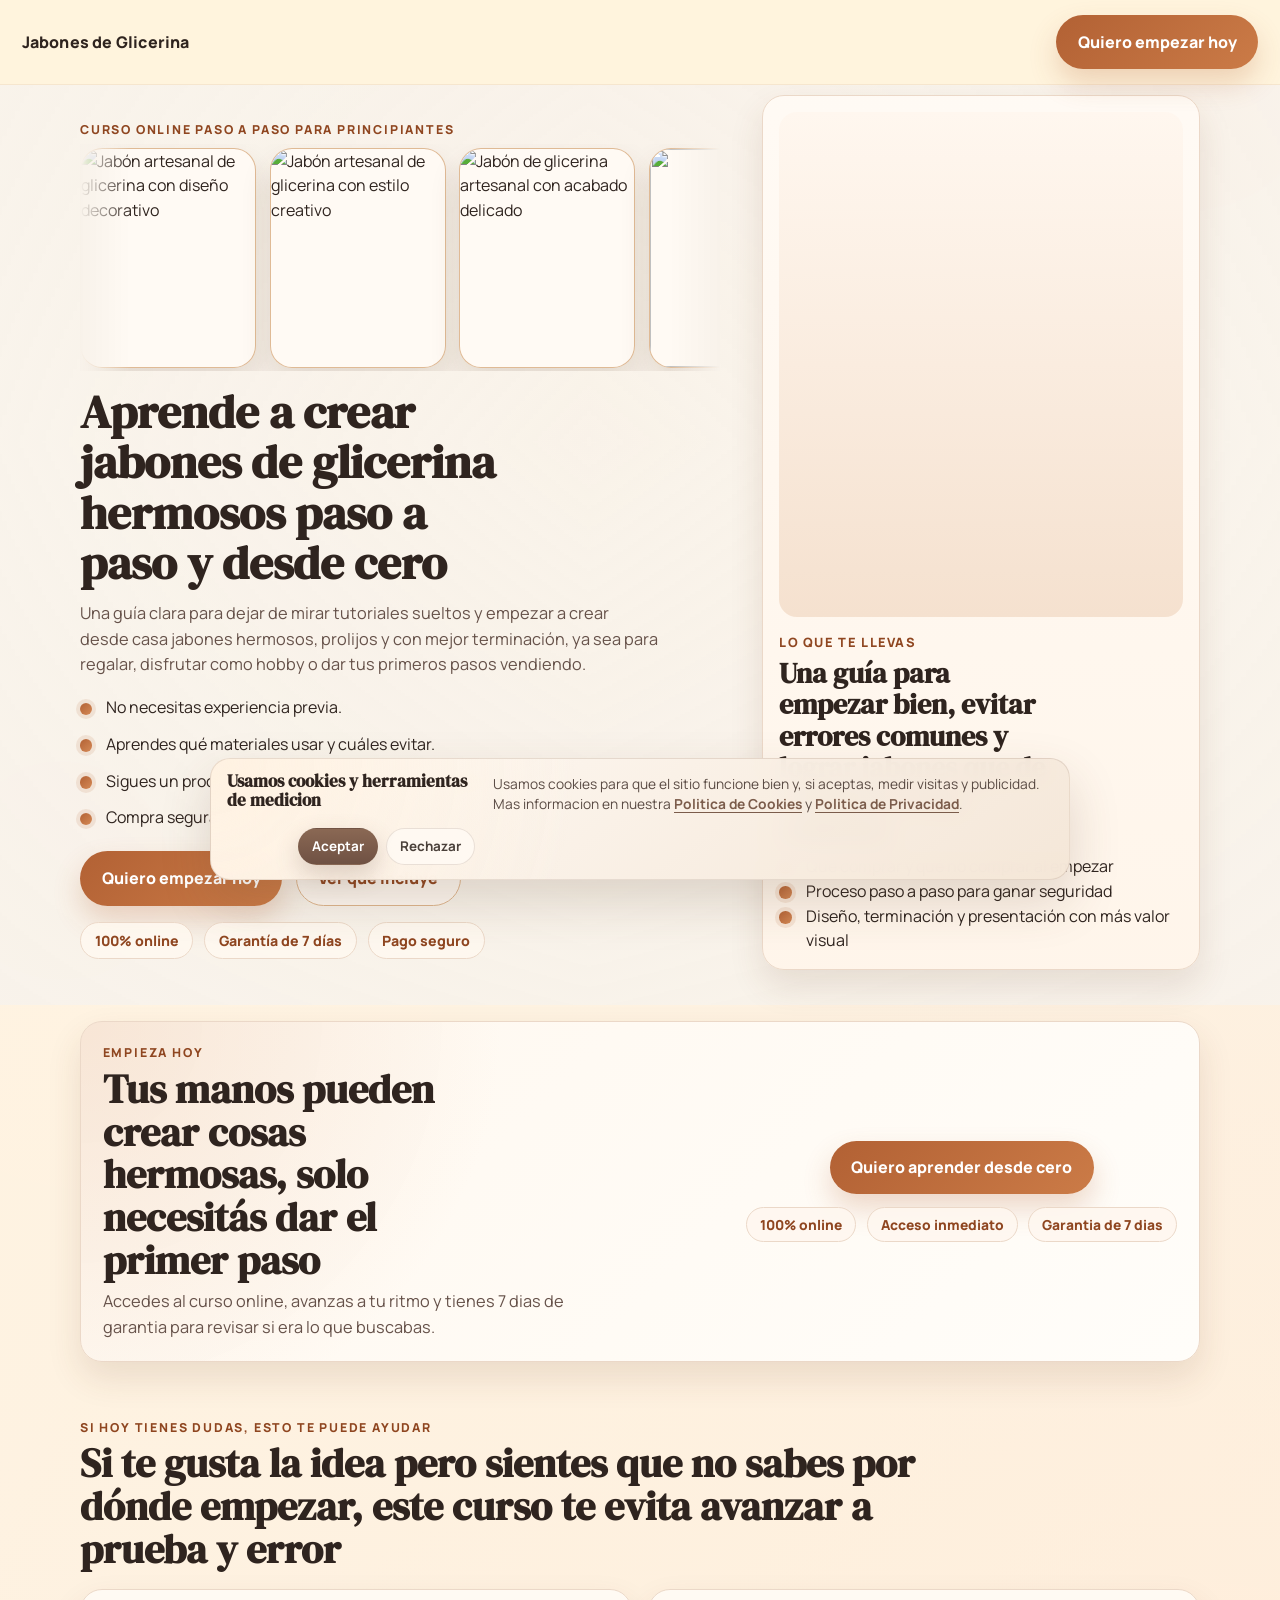
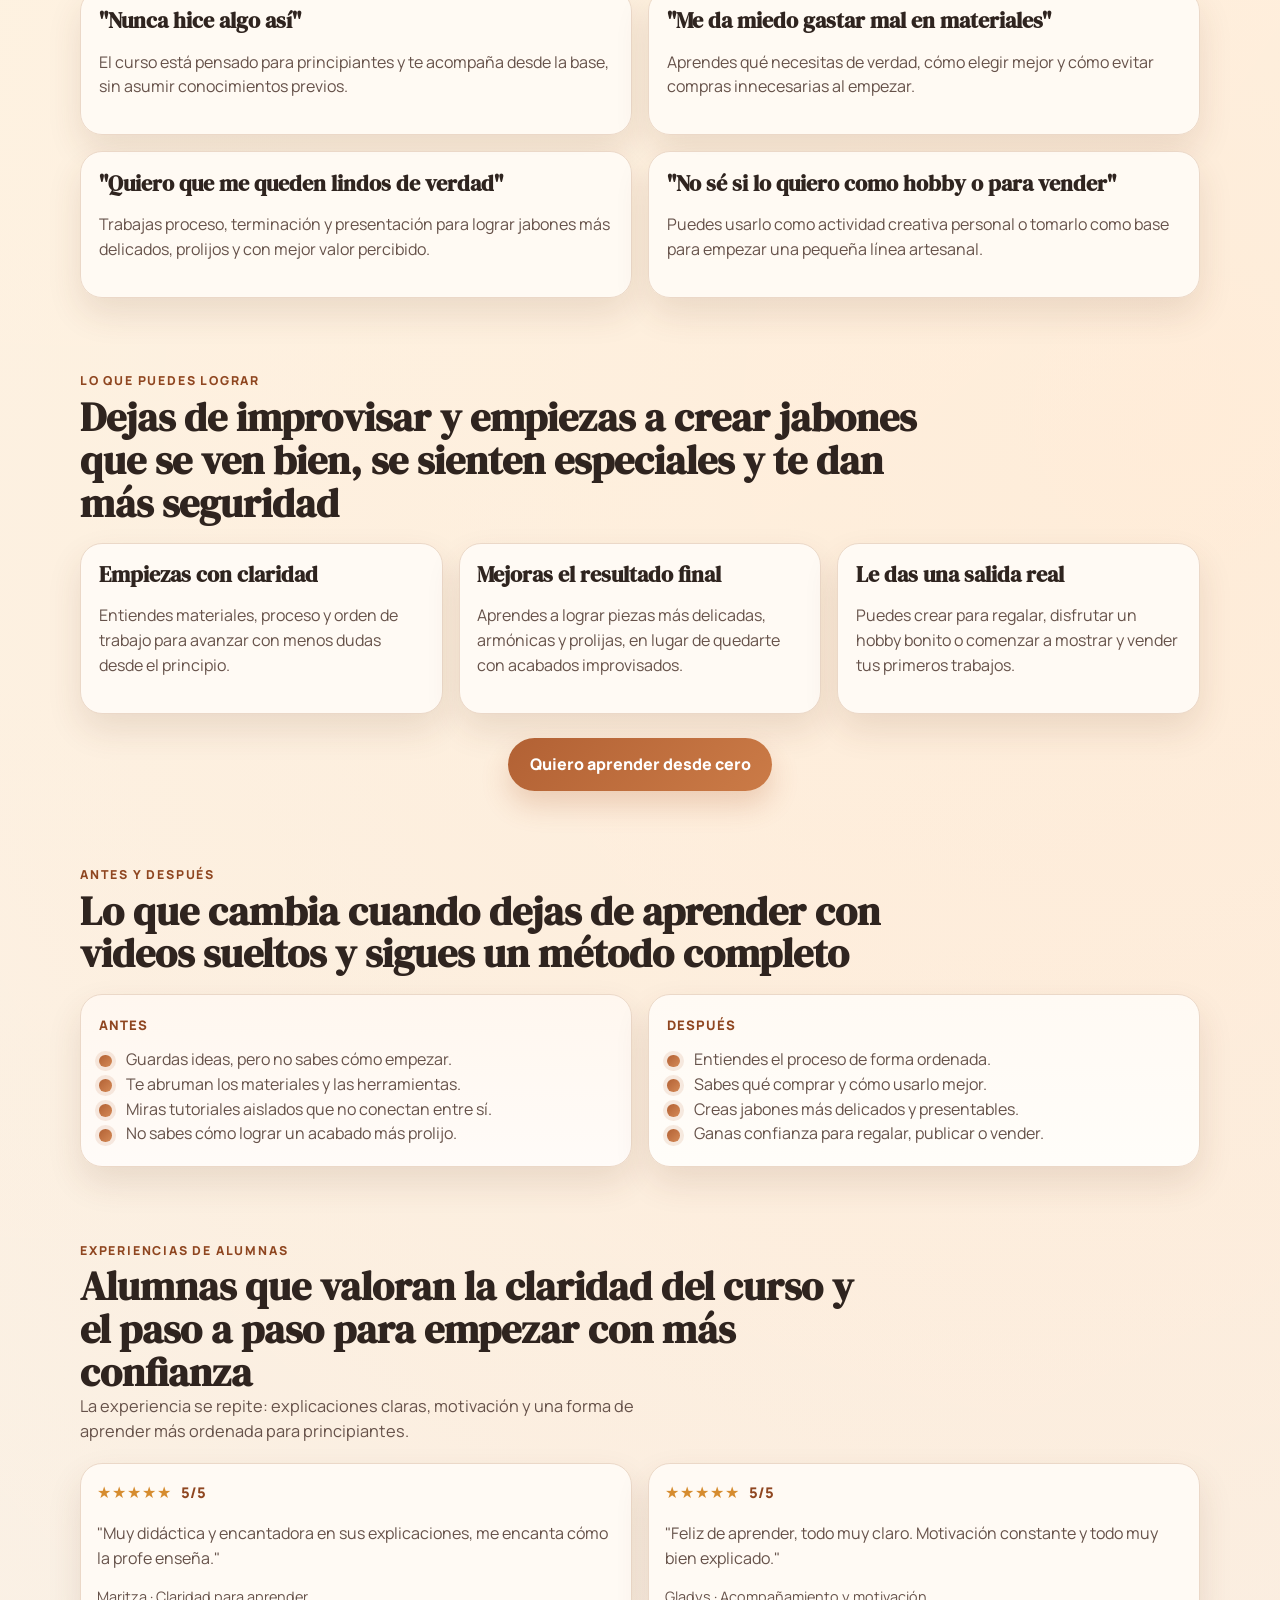
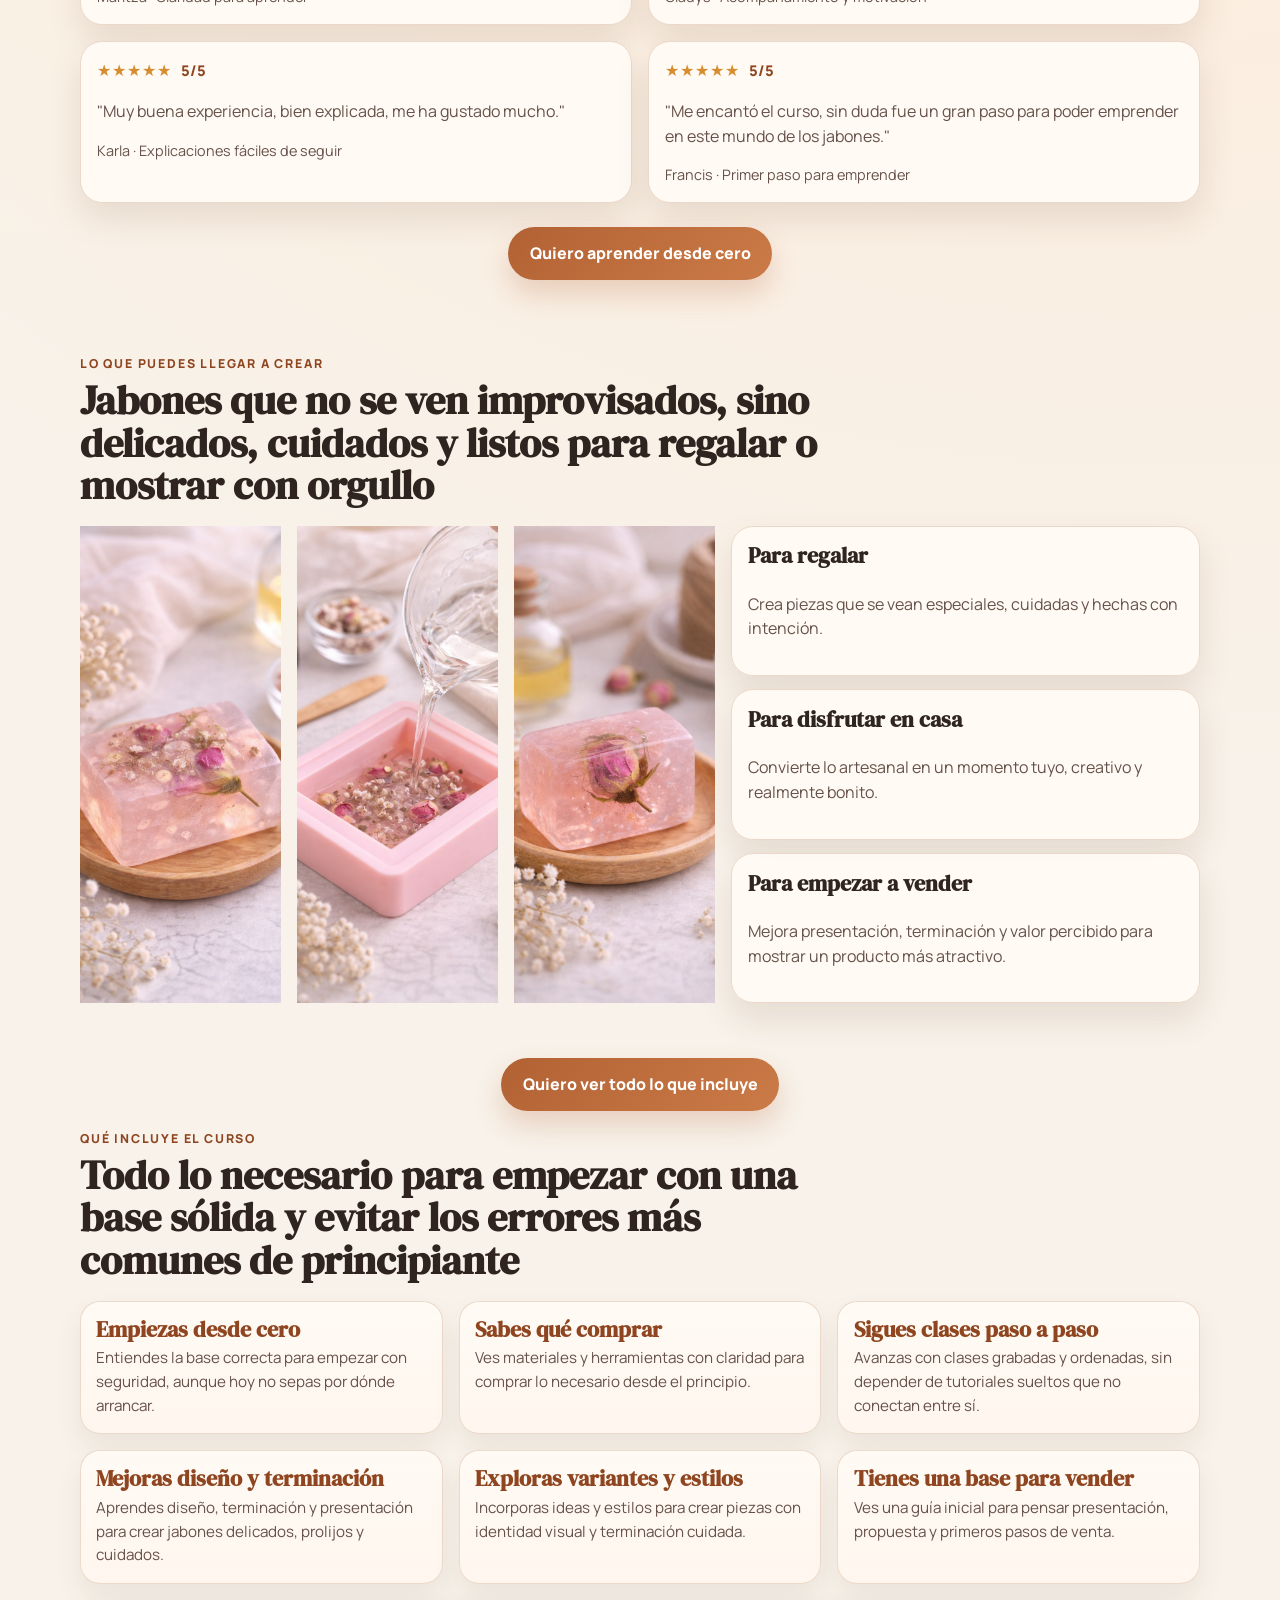
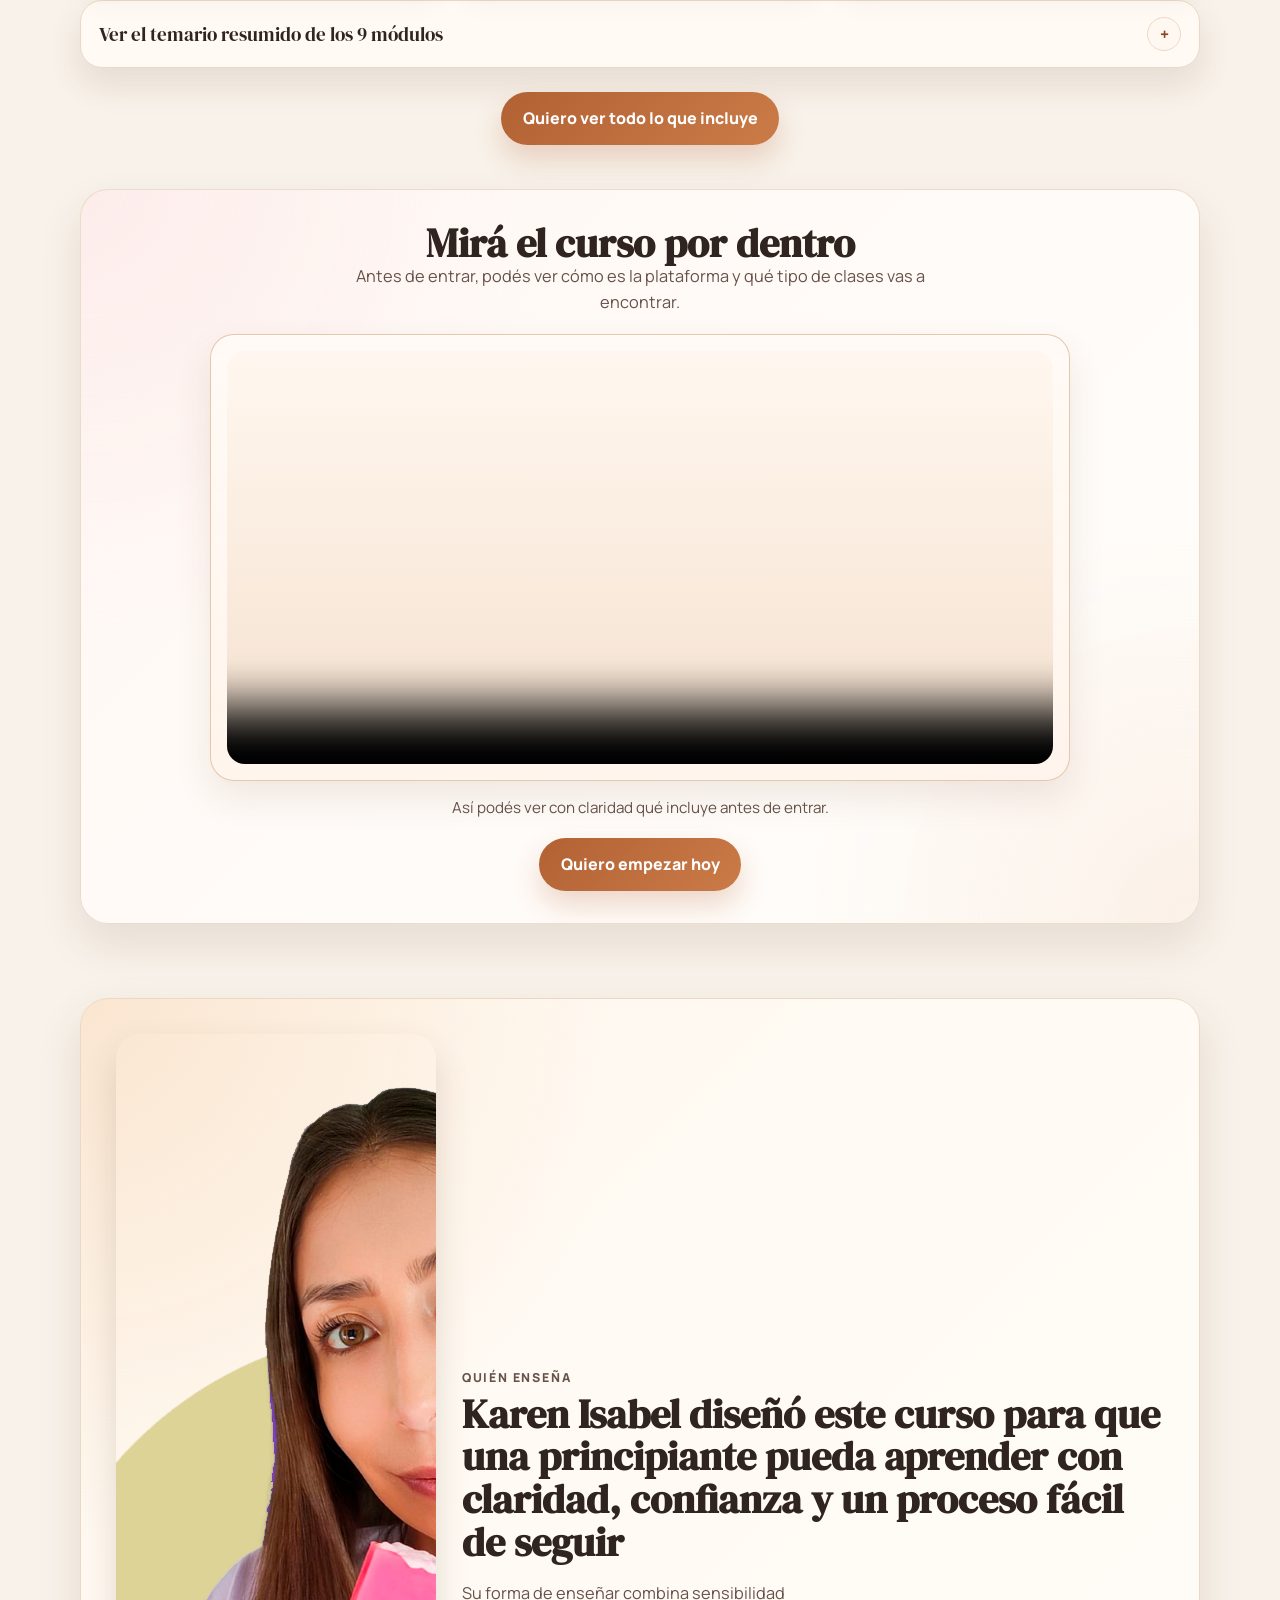
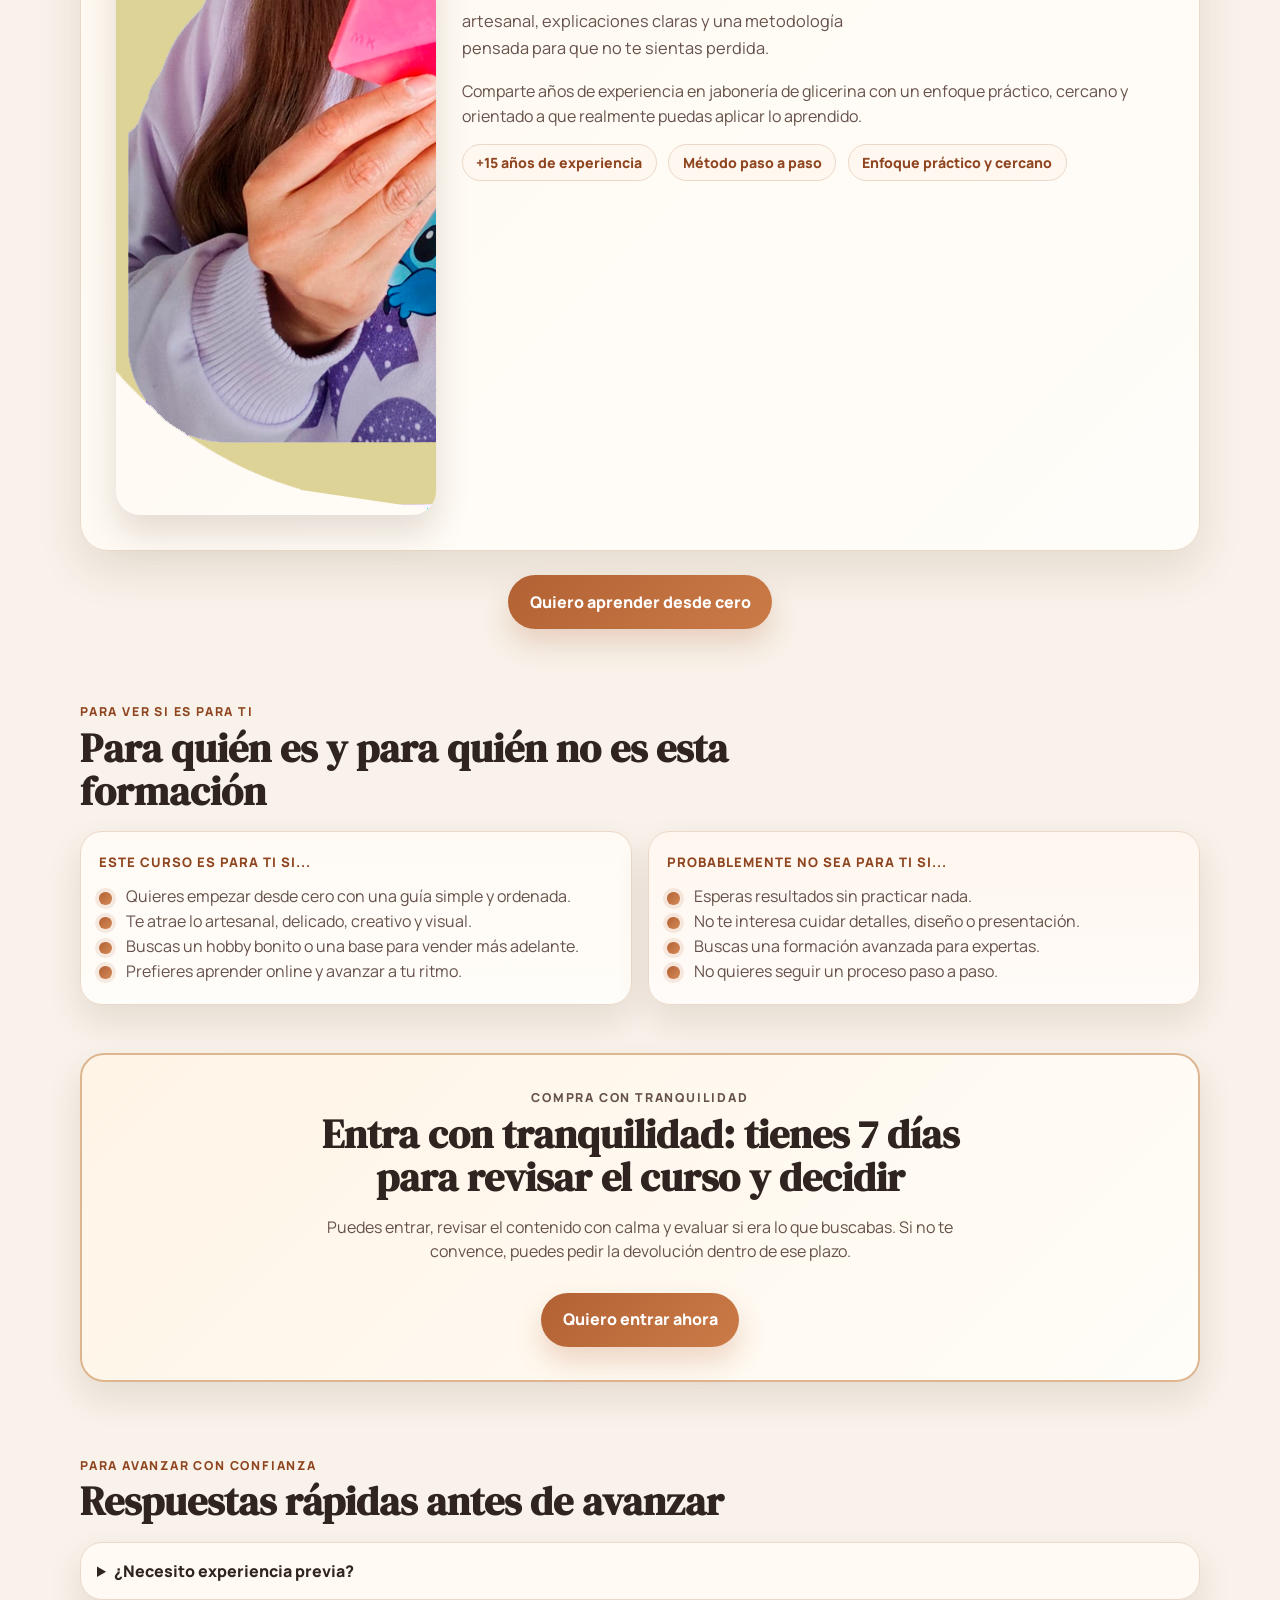
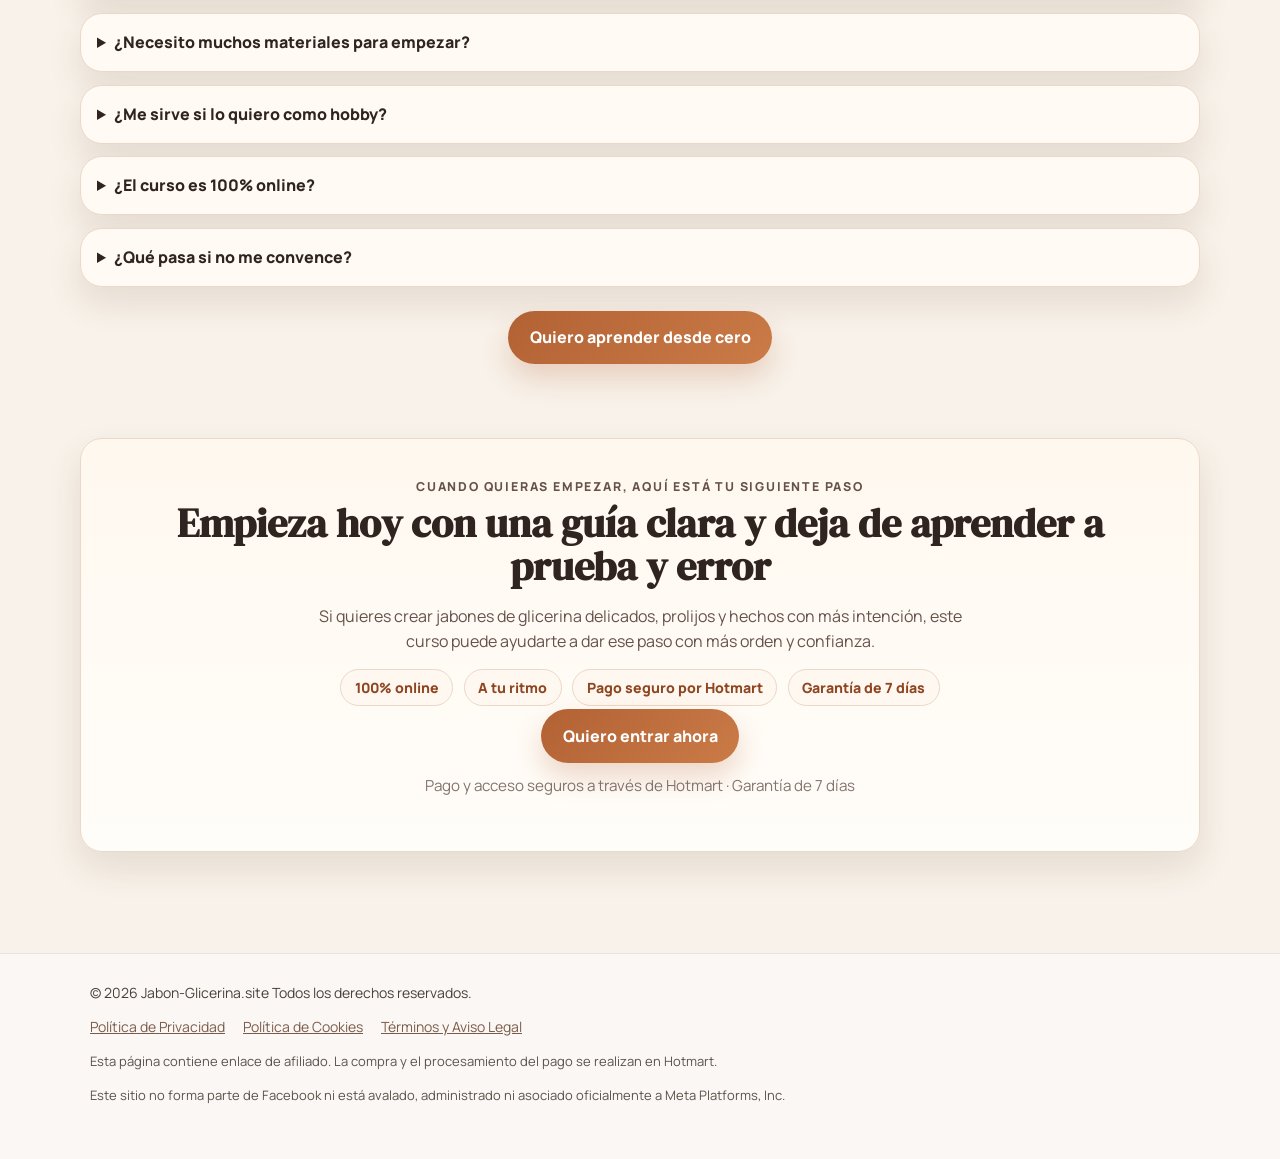
==== commit 65c7e162: "perf: reduce hero and banner load" ====
--- a/index.html
+++ b/index.html
@@ -34,11 +34,12 @@
     <link rel="preconnect" href="https://fonts.gstatic.com" crossorigin />
     <link rel="preconnect" href="https://res.cloudinary.com" crossorigin />
     <link
-      href="https://fonts.googleapis.com/css2?family=DM+Serif+Display:ital@0;1&family=Manrope:wght@400;500;700;800&display=swap"
+      href="https://fonts.googleapis.com/css2?family=DM+Serif+Display&family=Manrope:wght@400;700;800&display=swap"
       rel="stylesheet"
     />
     <link rel="stylesheet" href="./styles.css" />
-    <link rel="stylesheet" href="./legal.css" />
+    <link rel="preload" href="./legal.css" as="style" onload="this.onload=null;this.rel='stylesheet'" />
+    <noscript><link rel="stylesheet" href="./legal.css" /></noscript>
     <script>
       window.LEGAL_CONFIG = {
         metaPixelId: '931560752748229',
@@ -71,40 +72,40 @@
             <div class="hero-carousel-track">
               <figure class="hero-carousel-card">
                 <img
-                  src="https://res.cloudinary.com/dlppjyxmb/image/upload/f_auto,q_auto,w_352,h_440,c_fill/v1774066206/jabon0_wjgqyu.jpg"
+                  src="https://res.cloudinary.com/dlppjyxmb/image/upload/f_auto,q_auto,w_280,h_350,c_fill/v1774066206/jabon0_wjgqyu.jpg"
                   alt="Jabón artesanal de glicerina con diseño decorativo"
-                  width="352"
-                  height="440"
+                  width="280"
+                  height="350"
                   fetchpriority="high"
                   decoding="async"
                 />
               </figure>
               <figure class="hero-carousel-card">
                 <img
-                  src="https://res.cloudinary.com/dlppjyxmb/image/upload/f_auto,q_auto,w_352,h_440,c_fill/v1774066206/jabon2_lw4seg.jpg"
+                  src="https://res.cloudinary.com/dlppjyxmb/image/upload/f_auto,q_auto,w_280,h_350,c_fill/v1774066206/jabon2_lw4seg.jpg"
                   alt="Jabón artesanal de glicerina con estilo creativo"
-                  width="352"
-                  height="440"
+                  width="280"
+                  height="350"
                   fetchpriority="high"
                   decoding="async"
                 />
               </figure>
               <figure class="hero-carousel-card">
                 <img
-                  src="https://res.cloudinary.com/dlppjyxmb/image/upload/f_auto,q_auto,w_352,h_440,c_fill/v1774066206/jabon1_szb3mm.jpg"
+                  src="https://res.cloudinary.com/dlppjyxmb/image/upload/f_auto,q_auto,w_280,h_350,c_fill/v1774066206/jabon1_szb3mm.jpg"
                   alt="Jabón de glicerina artesanal con acabado delicado"
-                  width="352"
-                  height="440"
+                  width="280"
+                  height="350"
                   fetchpriority="high"
                   decoding="async"
                 />
               </figure>
               <figure class="hero-carousel-card" aria-hidden="true">
                 <img
-                  src="https://res.cloudinary.com/dlppjyxmb/image/upload/f_auto,q_auto,w_352,h_440,c_fill/v1774066206/jabon0_wjgqyu.jpg"
+                  src="https://res.cloudinary.com/dlppjyxmb/image/upload/f_auto,q_auto,w_176,h_220,c_fill/v1774066206/jabon0_wjgqyu.jpg"
                   alt=""
-                  width="352"
-                  height="440"
+                  width="176"
+                  height="220"
                   loading="lazy"
                   fetchpriority="low"
                   decoding="async"
@@ -112,10 +113,10 @@
               </figure>
               <figure class="hero-carousel-card" aria-hidden="true">
                 <img
-                  src="https://res.cloudinary.com/dlppjyxmb/image/upload/f_auto,q_auto,w_352,h_440,c_fill/v1774066206/jabon2_lw4seg.jpg"
+                  src="https://res.cloudinary.com/dlppjyxmb/image/upload/f_auto,q_auto,w_176,h_220,c_fill/v1774066206/jabon2_lw4seg.jpg"
                   alt=""
-                  width="352"
-                  height="440"
+                  width="176"
+                  height="220"
                   loading="lazy"
                   fetchpriority="low"
                   decoding="async"
@@ -123,10 +124,10 @@
               </figure>
               <figure class="hero-carousel-card" aria-hidden="true">
                 <img
-                  src="https://res.cloudinary.com/dlppjyxmb/image/upload/f_auto,q_auto,w_352,h_440,c_fill/v1774066206/jabon1_szb3mm.jpg"
+                  src="https://res.cloudinary.com/dlppjyxmb/image/upload/f_auto,q_auto,w_176,h_220,c_fill/v1774066206/jabon1_szb3mm.jpg"
                   alt=""
-                  width="352"
-                  height="440"
+                  width="176"
+                  height="220"
                   loading="lazy"
                   fetchpriority="low"
                   decoding="async"
@@ -177,10 +178,10 @@
             loop
             playsinline
             preload="metadata"
-            poster="https://res.cloudinary.com/dlppjyxmb/image/upload/f_auto,q_auto,w_720,h_900,c_fill/v1774066206/jabon0_wjgqyu.jpg"
+            poster="https://res.cloudinary.com/dlppjyxmb/image/upload/f_auto,q_auto,w_560,h_700,c_fill/v1774066206/jabon0_wjgqyu.jpg"
             aria-label="Video de muestra de jabones de glicerina artesanales"
           >
-            <source src="https://res.cloudinary.com/dlppjyxmb/video/upload/f_auto,q_auto,w_720/v1773724515/hero_rfhbeb.mp4" type="video/mp4" />
+            <source src="https://res.cloudinary.com/dlppjyxmb/video/upload/f_auto,q_auto,w_600/v1773724515/hero_rfhbeb.mp4" type="video/mp4" />
           </video>
           <div class="hero-card-content">
             <p class="hero-card-eyebrow">Lo que te llevas</p>
--- a/styles.css
+++ b/styles.css
@@ -73,7 +73,7 @@
   background:
     linear-gradient(180deg, rgba(248, 242, 234, 0.9) 0%, rgba(248, 242, 234, 0.82) 44%, rgba(248, 242, 234, 0.95) 100%),
     linear-gradient(90deg, rgba(255, 250, 244, 0.7) 0%, rgba(255, 250, 244, 0.18) 46%, rgba(255, 250, 244, 0.7) 100%),
-    url("https://res.cloudinary.com/dlppjyxmb/image/upload/v1774072516/background_jbeavi.jpg");
+    url("https://res.cloudinary.com/dlppjyxmb/image/upload/f_auto,q_auto,w_1600/v1774072516/background_jbeavi.jpg");
   background-position: center top;
   background-size: cover;
   background-repeat: no-repeat;
@@ -874,6 +874,16 @@
     margin-top: 0;
   }
 
+  .hero {
+    background:
+      linear-gradient(180deg, rgba(248, 242, 234, 0.9) 0%, rgba(248, 242, 234, 0.82) 44%, rgba(248, 242, 234, 0.95) 100%),
+      linear-gradient(90deg, rgba(255, 250, 244, 0.7) 0%, rgba(255, 250, 244, 0.18) 46%, rgba(255, 250, 244, 0.7) 100%),
+      url("https://res.cloudinary.com/dlppjyxmb/image/upload/f_auto,q_auto,w_1200/v1774072516/background_jbeavi.jpg");
+    background-position: center top;
+    background-size: cover;
+    background-repeat: no-repeat;
+  }
+
   .course-preview-media {
     max-width: 720px;
   }
@@ -915,6 +925,10 @@
   .hero {
     min-height: auto;
     padding-top: 6.3rem;
+    background:
+      linear-gradient(180deg, rgba(248, 242, 234, 0.9) 0%, rgba(248, 242, 234, 0.82) 44%, rgba(248, 242, 234, 0.95) 100%),
+      linear-gradient(90deg, rgba(255, 250, 244, 0.7) 0%, rgba(255, 250, 244, 0.18) 46%, rgba(255, 250, 244, 0.7) 100%),
+      url("https://res.cloudinary.com/dlppjyxmb/image/upload/f_auto,q_auto,w_900/v1774072516/background_jbeavi.jpg");
     background-position: 58% top;
   }
 
--- a/legal.css
+++ b/legal.css
@@ -1,5 +1,3 @@
-@import url("https://fonts.googleapis.com/css2?family=DM+Serif+Display:ital@0;1&family=Manrope:wght@400;500;700;800&display=swap");
-
 body:has(.legal-page) {
   margin: 0;
   font-family: "Manrope", sans-serif;
--- a/legal.css
+++ b/legal.css
@@ -1,5 +1,3 @@
-@import url("https://fonts.googleapis.com/css2?family=DM+Serif+Display:ital@0;1&family=Manrope:wght@400;500;700;800&display=swap");
-
 body:has(.legal-page) {
   margin: 0;
   font-family: "Manrope", sans-serif;
